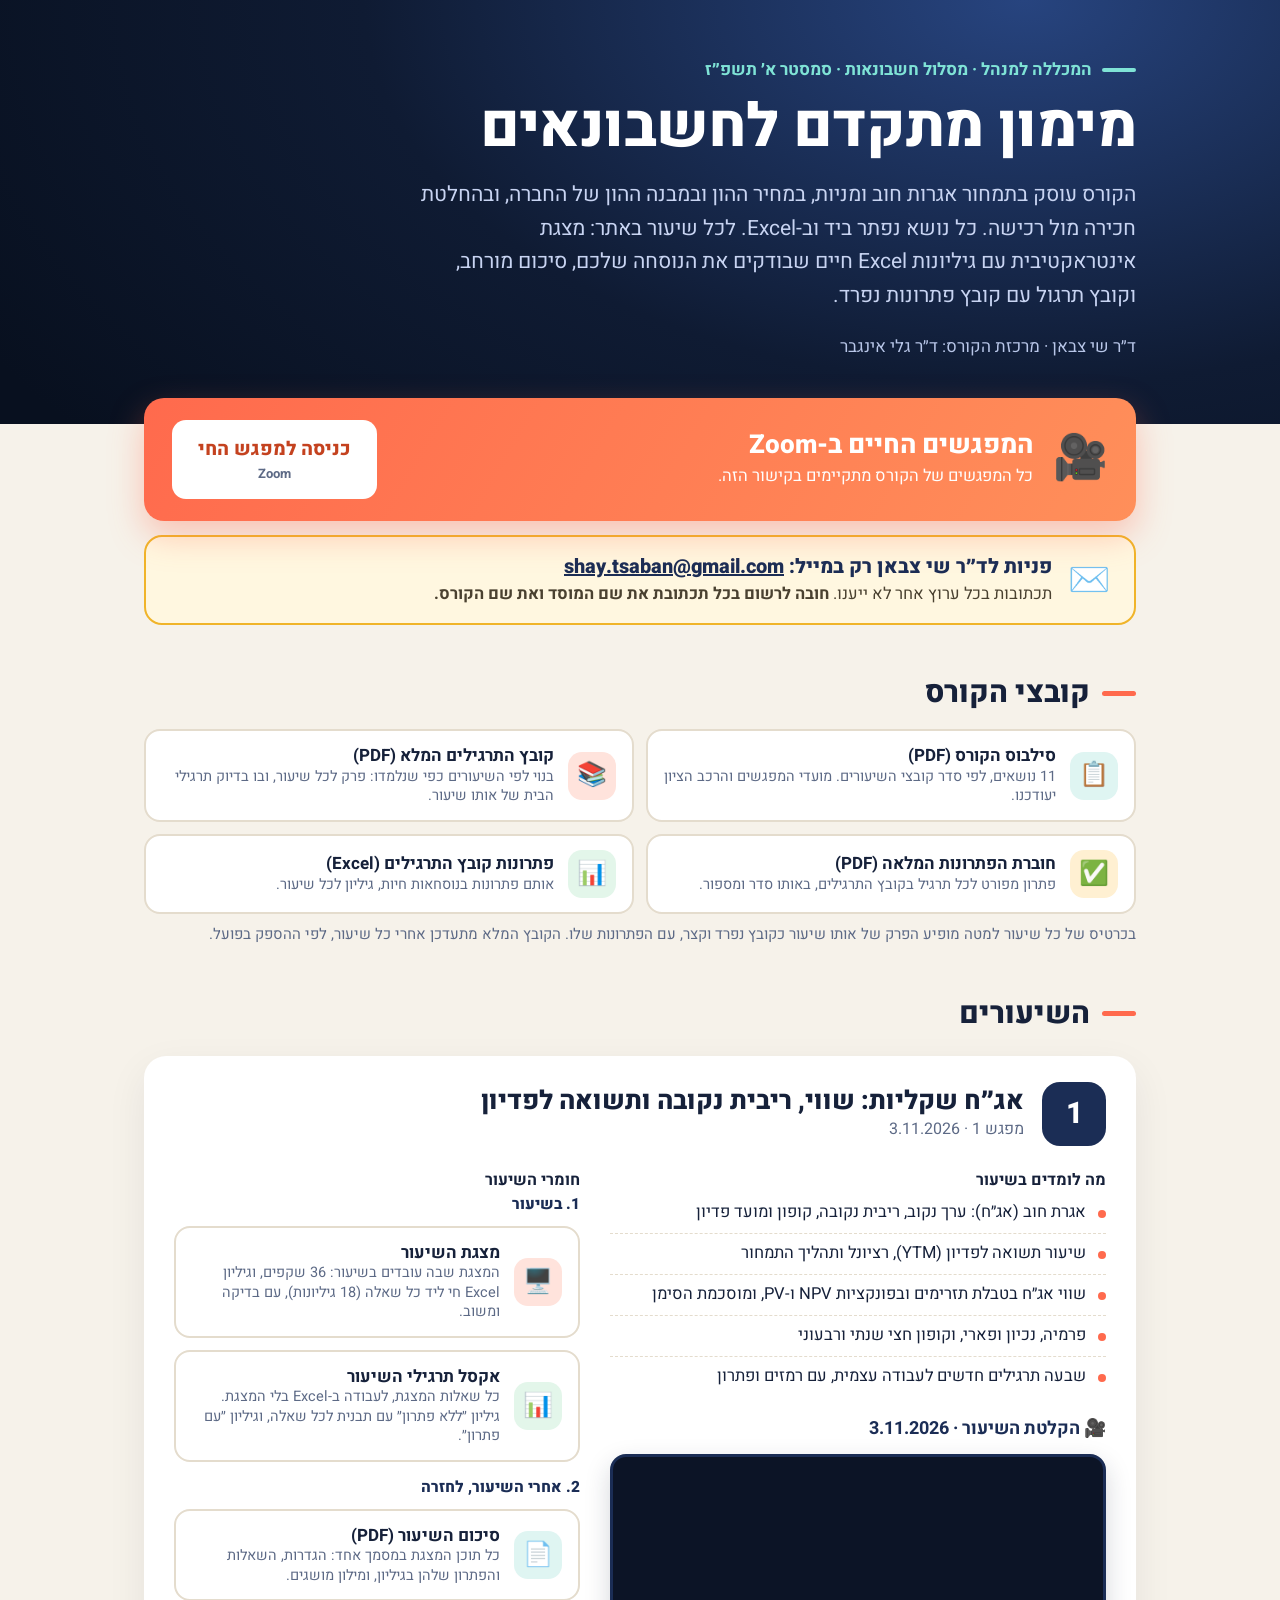
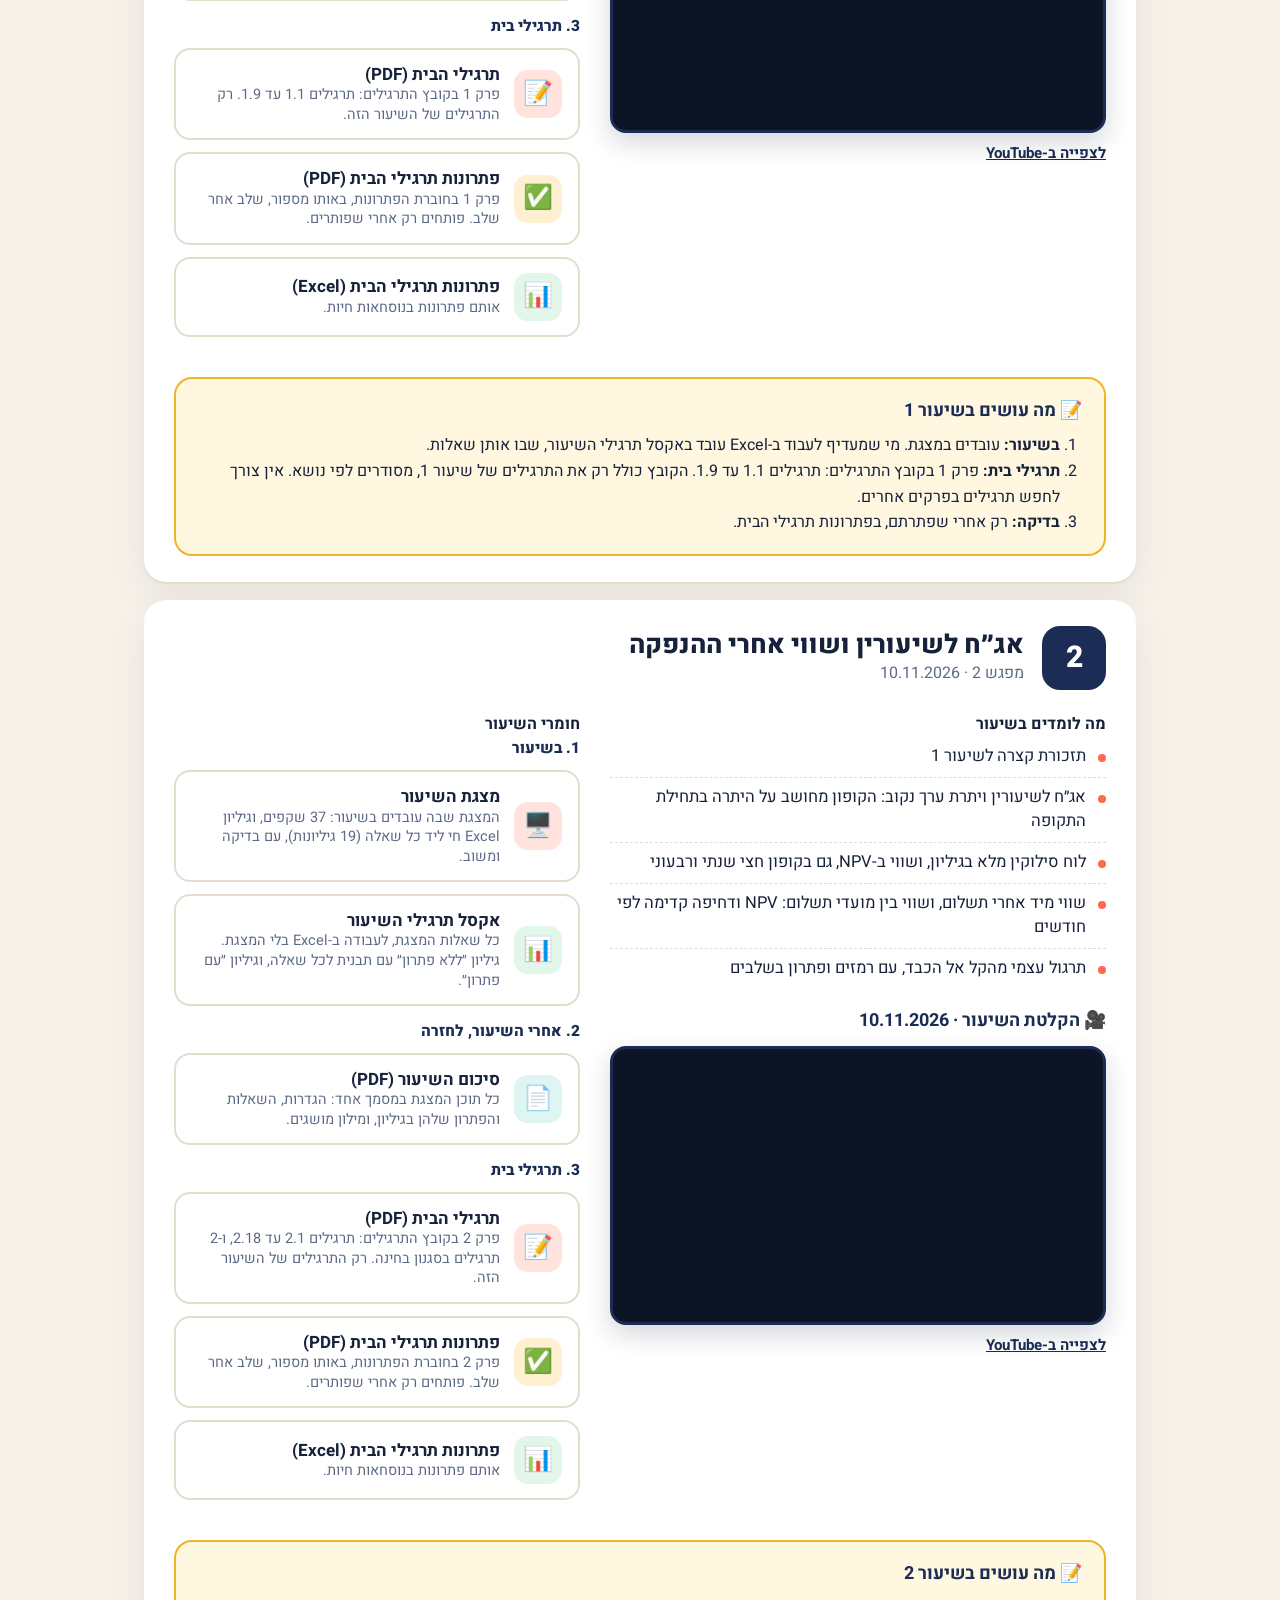
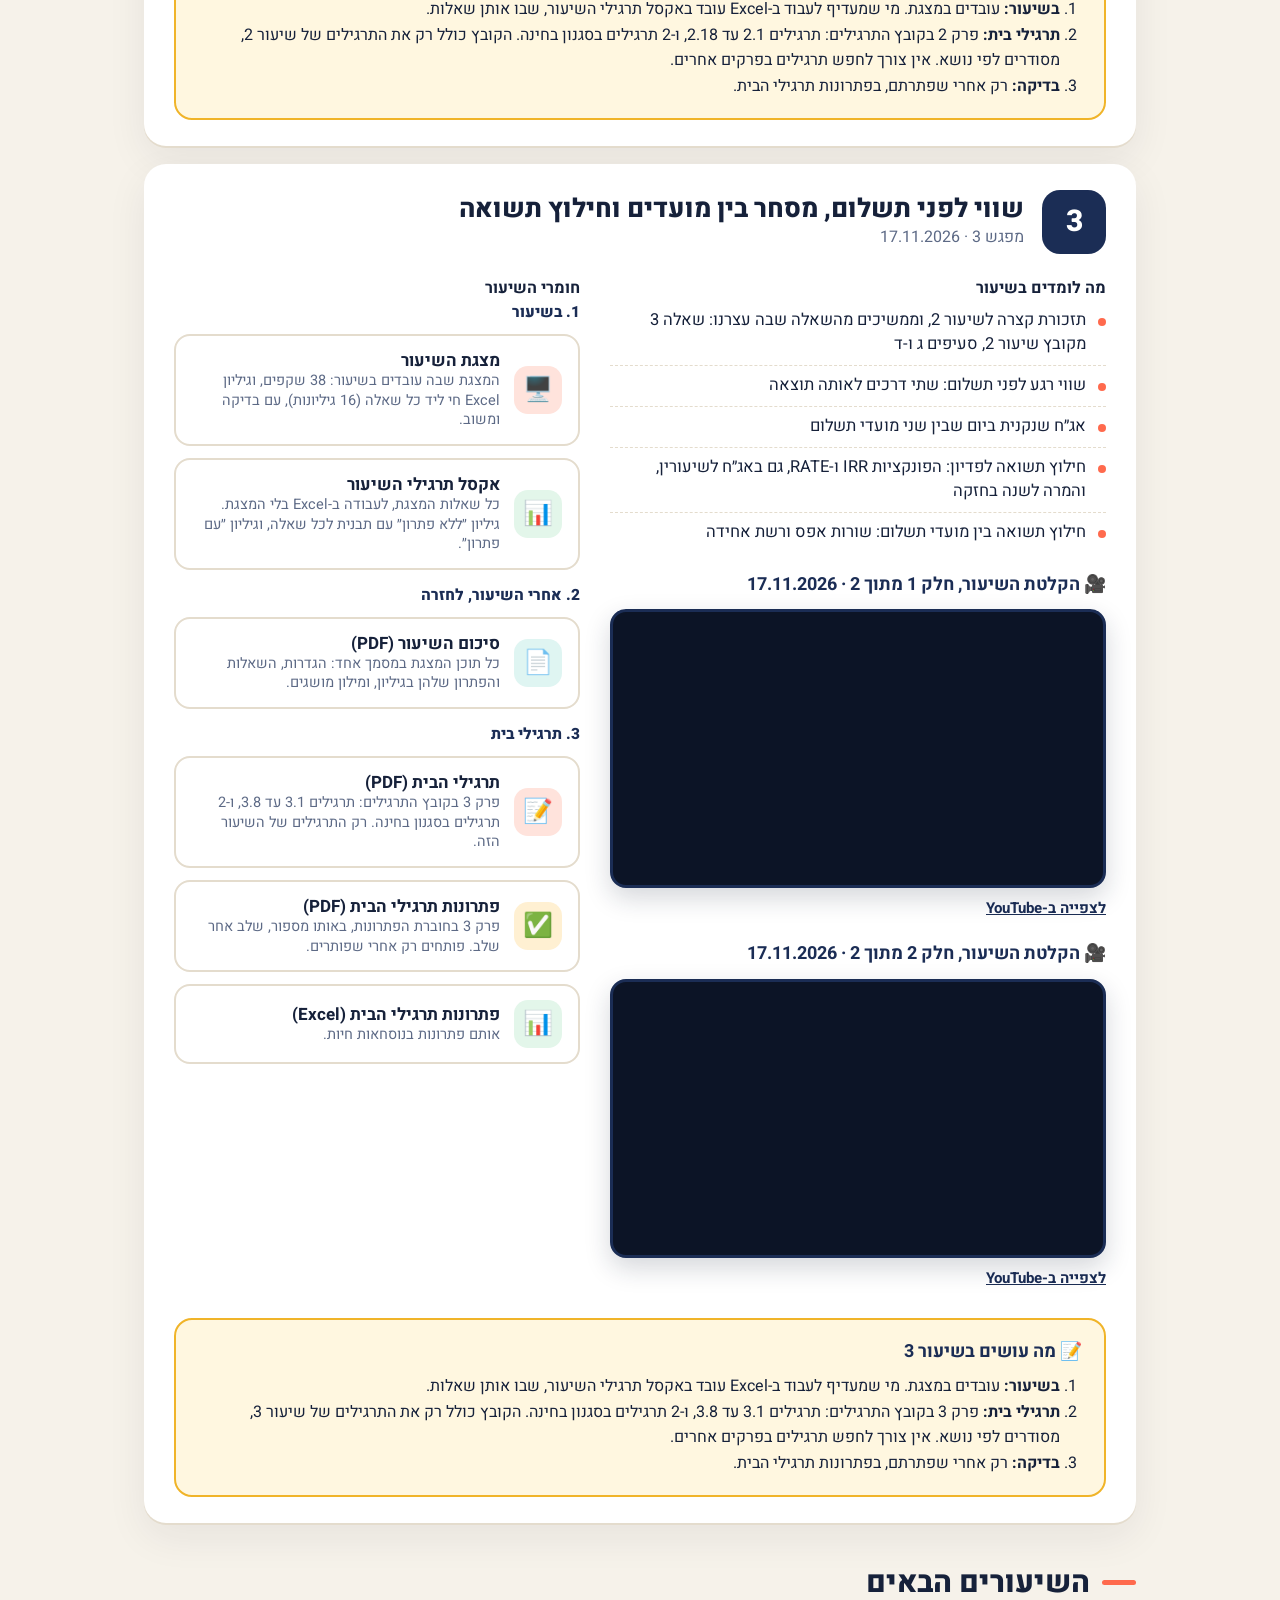
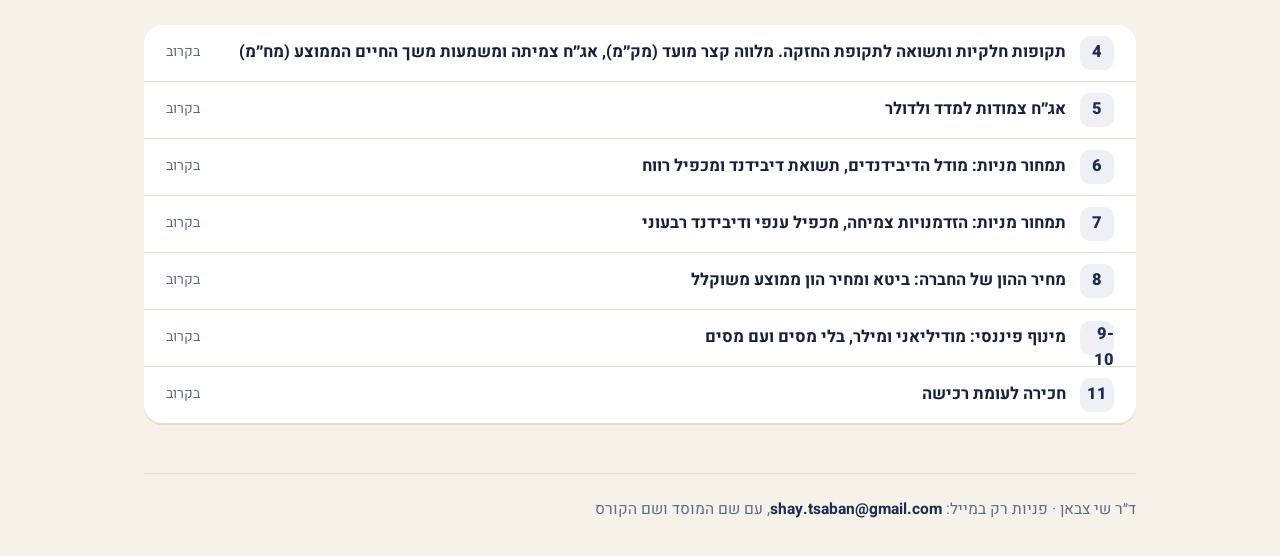
==== index.html @ 464e2e77 "Hub: lesson 3 recording in two parts Co-Authored-By: Claude Opus 5.5 <noreply@anthropic.com>" ====
<!doctype html>
<html lang="he" dir="rtl">
<head>
<meta charset="utf-8">
<meta name="viewport" content="width=device-width,initial-scale=1">
<title>מימון מתקדם לחשבונאים | אתר הקורס</title>
<meta name="description" content="אתר הקורס מימון מתקדם לחשבונאים, המכללה למנהל, מסלול חשבונאות: מצגות אינטראקטיביות עם גיליונות Excel חיים, סיכומים וקובצי תרגול.">
<link rel="stylesheet" href="assets/fonts.css">
<style>
:root{--ink:#16213a;--ink2:#2a3858;--mut:#5d6a86;--paper:#f6f2ea;--card:#fff;--line:#e4dccd;--coral:#ff6a4d;--navy:#0f1b33;--navy2:#1b2d55}
*{box-sizing:border-box;margin:0;padding:0}
html{-webkit-text-size-adjust:100%}
body{font-family:'Heebo','Segoe UI','Arial Hebrew',Arial,sans-serif;background:var(--paper);color:var(--ink);line-height:1.6;-webkit-font-smoothing:antialiased;overflow-wrap:break-word}
a{color:inherit;text-decoration:none}
.n{direction:ltr;unicode-bidi:isolate}
.wrap{max-width:1040px;margin:0 auto;padding:0 24px}
.hero{background:radial-gradient(1200px 700px at 80% 0%,#27447f 0%,var(--navy) 55%,#08101f 100%);color:#fff;padding:56px 0 64px}
.kick{font-size:17px;font-weight:700;color:#7fe3d6;display:flex;gap:10px;align-items:center}
.kick:before{content:"";flex:none;width:34px;height:4px;border-radius:4px;background:#7fe3d6}
h1{font-size:clamp(34px,6vw,60px);line-height:1.15;font-weight:800;letter-spacing:-.01em;margin-top:10px}
.lead{font-size:clamp(17px,2.4vw,21px);color:#c8d4f2;max-width:720px;margin-top:16px}
.meta{margin-top:20px;color:#b8c6e8;font-size:17px}
section.block{padding-top:44px}
h2.sec{font-size:30px;font-weight:800;display:flex;gap:12px;align-items:center}
h2.sec:before{content:"";flex:none;width:34px;height:5px;border-radius:5px;background:var(--coral)}
.lec{margin-top:18px;background:var(--card);border-radius:22px;box-shadow:0 2px 0 var(--line),0 14px 40px rgba(22,33,58,.07);overflow:hidden}
.lec-head{padding:26px 30px 8px;display:flex;gap:18px;align-items:center}
.lec-n{flex:none;width:64px;height:64px;border-radius:18px;background:var(--navy2);color:#fff;display:grid;place-items:center;font-size:30px;font-weight:800}
.lec-head h3{font-size:26px;line-height:1.25;font-weight:800}
.lec-head .sub{color:var(--mut);font-size:16px}
.soon{color:var(--mut);font-size:17px;line-height:1.5}
.draft{display:inline-block;background:#fff1c7;color:#8a5a00;border:1px solid #f0b429;border-radius:999px;font-size:13px;font-weight:800;padding:1px 10px;margin-right:6px;vertical-align:middle}
.soon+.links{margin-top:8px}
.lec-body{display:grid;grid-template-columns:1.1fr .9fr;gap:30px;padding:14px 30px 26px}
.lec-body h4,.learn{list-style:none}
.learn li{padding:8px 20px 8px 0;position:relative;border-bottom:1px dashed var(--line);font-size:16.5px;line-height:1.45}
.learn li:last-child{border:0}
.learn li:before{content:"";position:absolute;right:0;top:17px;width:8px;height:8px;border-radius:50%;background:var(--coral)}
.links{display:flex;flex-direction:column;gap:12px}
.lk{display:flex;gap:14px;align-items:center;border-radius:16px;padding:14px 16px;border:2px solid var(--line);background:#fff;transition:transform .15s,border-color .15s,box-shadow .15s}
.lk:hover{transform:translateY(-2px);border-color:var(--coral);box-shadow:0 8px 20px rgba(22,33,58,.1)}
.lk .e{flex:none;width:48px;height:48px;border-radius:14px;display:grid;place-items:center;font-size:24px}
.lk b{display:block;font-size:17px;line-height:1.25}
.lk .d{font-size:14.5px;color:var(--mut);line-height:1.35;display:block}
.lk.p .e{background:#ffe3dc}.lk.s .e{background:#dff5f2}
footer{margin-top:50px;padding:24px 0 34px;border-top:1px solid var(--line);color:var(--mut);font-size:15.5px}
footer a{color:var(--navy2);font-weight:700;direction:ltr;unicode-bidi:isolate;display:inline-block}
@media (max-width:760px){
 .wrap{padding:0 16px}
 .hero{padding:40px 0 44px}
 h2.sec{font-size:25px}
 .lec-head{padding:20px 18px 6px;gap:12px}
 .lec-n{width:50px;height:50px;font-size:24px;border-radius:14px}
 .lec-head h3{font-size:22px}
 .lec-body{grid-template-columns:minmax(0,1fr);gap:22px;padding:12px 18px 22px}
  }

.rec{margin-top:18px}
.rec h4{font-size:18px;margin-bottom:10px;color:var(--navy2)}
.recbox{position:relative;aspect-ratio:16/9;border-radius:16px;overflow:hidden;background:#0c1426;box-shadow:0 10px 26px rgba(22,33,58,.18);border:3px solid var(--navy2)}
.recbox iframe{position:absolute;inset:0;width:100%;height:100%;border:0}
.recph{position:absolute;inset:0;display:grid;place-items:center;text-align:center;color:#c8d4f2;padding:20px}
.recph .big{font-size:46px;margin-bottom:6px}.recph b{font-size:19px;color:#fff}
.rec a.yt{display:inline-block;margin-top:8px;font-weight:700;font-size:15px;color:var(--navy2);text-decoration:underline}
.cgrid{display:grid;grid-template-columns:1fr 1fr;gap:12px;margin-top:12px}
.cnote{font-size:15px;color:var(--mut);margin-top:8px}
.grp{margin-bottom:14px}.grp h5{font-size:15.5px;font-weight:800;color:var(--navy2);margin:0 0 8px}
@media (max-width:760px){.cgrid{grid-template-columns:1fr}}
.contact{margin-top:14px;background:#fff7e0;border:2px solid #f0b429;border-radius:18px;padding:16px 24px;display:flex;gap:16px;align-items:center}
.contact .ic{font-size:34px;flex:none}
.contact h2{font-size:20px;font-weight:800;line-height:1.3;color:var(--navy2)}
.contact h2 a{direction:ltr;unicode-bidi:isolate;display:inline-block;text-decoration:underline;overflow-wrap:anywhere}
.contact p{font-size:16.5px;line-height:1.45;margin-top:3px;color:#4a4130}
@media (max-width:760px){.contact{padding:14px 16px}.contact .ic{display:none}.contact h2{font-size:18px}}
.live{margin-top:-26px;position:relative;z-index:2;background:linear-gradient(120deg,#ff6a4d,#ff8f5a);color:#fff;border-radius:20px;padding:22px 28px;display:flex;gap:20px;align-items:center;box-shadow:0 14px 34px rgba(255,106,77,.35)}
.live .ic{font-size:44px;flex:none}
.live h2{font-size:26px;font-weight:800;line-height:1.2}
.live p{font-size:16.5px;margin-top:4px;line-height:1.4}
.live p a{text-decoration:underline;font-weight:700}
.live .go{flex:none;margin-right:auto;background:#fff;color:#c4421f;font-weight:800;font-size:19px;padding:14px 26px;border-radius:14px;text-align:center;transition:transform .15s}
.live .go:hover{transform:translateY(-2px)}
.live .go small{display:block;font-weight:600;font-size:13px;color:#5d6a86}
@media (max-width:760px){.live{flex-direction:column;align-items:stretch;padding:20px 18px;margin-top:-18px}.live .ic{display:none}.live .go{margin-right:0}}
.solutions{margin-top:18px;background:#fff;border-radius:20px;padding:24px 28px;display:flex;gap:22px;align-items:flex-start;box-shadow:0 2px 0 var(--line),0 10px 30px rgba(22,33,58,.07);border-right:8px solid #6d4df2}
.solutions .ic{font-size:44px;flex:none}
.solutions h3{font-size:22px;font-weight:800;line-height:1.25}
.solutions .tag{display:inline-block;background:#ece8ff;color:#4f33c9;border-radius:99px;padding:2px 14px;font-weight:700;font-size:14px;margin-bottom:6px}
.solutions p{font-size:16px;color:var(--ink2);margin-top:6px}
.solutions .warn{margin-top:12px;background:#fff7e0;border-right:5px solid #f0b429;border-radius:10px;padding:10px 14px;font-size:15px;color:#4a4130}
.solutions .btn2{flex:none;margin-right:auto;align-self:center;background:#6d4df2;color:#fff;font-weight:800;font-size:17px;padding:12px 22px;border-radius:14px;text-align:center;transition:transform .15s}
.solutions .btn2:hover{transform:translateY(-2px)}
.solutions .btn2 small{display:block;font-weight:500;font-size:13px;opacity:.9}
.lk.x .e{background:#e3f6ea}.lk.r .e{background:#fff0d2}
.todo{margin:0 30px 26px;background:#fff7e0;border:2px solid #f0b429;border-radius:18px;padding:18px 22px}
.todo h4{font-size:18px;color:var(--navy2);margin-bottom:8px}
.todo ol{padding-inline-start:22px;font-size:16px;line-height:1.6}
.ups{list-style:none;margin-top:18px;background:var(--card);border-radius:18px;box-shadow:0 2px 0 var(--line);overflow:hidden}
.ups li{display:flex;gap:14px;align-items:center;padding:11px 22px;border-bottom:1px solid var(--line);font-size:16.5px;font-weight:600}
.ups li:last-child{border:0}
.ups .un{flex:none;width:34px;height:34px;border-radius:10px;background:#eef0f6;color:var(--navy2);display:grid;place-items:center;font-weight:800}
.ups em{margin-right:auto;font-style:normal;color:var(--mut);font-size:14px;font-weight:500}
@media (max-width:760px){.solutions{flex-direction:column;padding:20px 18px}.solutions .btn2{margin-right:0;width:100%}.todo{margin:0 18px 22px;padding:14px 16px}.ups li{padding:10px 14px}}
</style>
</head>
<body>
<header class="hero"><div class="wrap">
<div class="kick"><span>המכללה למנהל · מסלול חשבונאות · סמסטר א׳ תשפ״ז</span></div>
<h1>מימון מתקדם לחשבונאים</h1>
<p class="lead">הקורס עוסק בתמחור אגרות חוב ומניות, במחיר ההון ובמבנה ההון של החברה, ובהחלטת חכירה מול רכישה. כל נושא נפתר ביד וב-Excel. לכל שיעור באתר: מצגת אינטראקטיבית עם גיליונות Excel חיים שבודקים את הנוסחה שלכם, סיכום מורחב, וקובץ תרגול עם קובץ פתרונות נפרד.</p>
<p class="meta">ד״ר שי צבאן · מרכזת הקורס: ד״ר גלי אינגבר</p>
</div></header>
<main class="wrap">
<section class="live" id="live">
<div class="ic">🎥</div>
<div><h2>המפגשים החיים ב-Zoom</h2><p>כל המפגשים של הקורס מתקיימים בקישור הזה.</p></div>
<a class="go" href="https://hdq-colman-ac.zoom.us/j/3160447945" target="_blank" rel="noopener">כניסה למפגש החי<small>Zoom</small></a>
</section>
<section class="contact" id="contact">
<div class="ic">✉️</div>
<div><h2>פניות לד״ר שי צבאן רק במייל: <a href="mailto:shay.tsaban@gmail.com">shay.tsaban@gmail.com</a></h2>
<p>תכתובות בכל ערוץ אחר לא ייענו. <b>חובה לרשום בכל תכתובת את שם המוסד ואת שם הקורס.</b></p></div>
</section>
<section class="block" id="course-files">
<h2 class="sec">קובצי הקורס</h2>
<div class="cgrid">
<a class="lk s" href="materials/syllabus.pdf" target="_blank" rel="noopener"><span class="e">📋</span><span><b>סילבוס הקורס (PDF)</b><span class="d"><span class="n">11</span> נושאים, לפי סדר קובצי השיעורים. מועדי המפגשים והרכב הציון יעודכנו.</span></span></a>
<a class="lk p" href="materials/afm-exercises.pdf" target="_blank" rel="noopener"><span class="e">📚</span><span><b>קובץ התרגילים המלא (PDF)</b><span class="d">בנוי לפי השיעורים כפי שנלמדו: פרק לכל שיעור, ובו בדיוק תרגילי הבית של אותו שיעור.</span></span></a>
<a class="lk r" href="materials/afm-solutions.pdf" target="_blank" rel="noopener"><span class="e">✅</span><span><b>חוברת הפתרונות המלאה (PDF)</b><span class="d">פתרון מפורט לכל תרגיל בקובץ התרגילים, באותו סדר ומספור.</span></span></a>
<a class="lk x" href="materials/afm-solutions.xlsx" download><span class="e">📊</span><span><b>פתרונות קובץ התרגילים (Excel)</b><span class="d">אותם פתרונות בנוסחאות חיות, גיליון לכל שיעור.</span></span></a>
</div>
<p class="cnote">בכרטיס של כל שיעור למטה מופיע הפרק של אותו שיעור כקובץ נפרד וקצר, עם הפתרונות שלו. הקובץ המלא מתעדכן אחרי כל שיעור, לפי ההספק בפועל.</p>
</section>
<section class="block">
<h2 class="sec">השיעורים</h2>
<article class="lec" id="lesson-1">
<div class="lec-head"><div class="lec-n">1</div><div><h3>אג״ח שקליות: שווי, ריבית נקובה ותשואה לפדיון</h3><div class="sub">מפגש <span class="n">1</span> · <span class="n">3.11.2026</span></div></div></div>
<div class="lec-body">
<div><h4>מה לומדים בשיעור</h4><ul class="learn">
<li>אגרת חוב (אג״ח): ערך נקוב, ריבית נקובה, קופון ומועד פדיון</li><li>שיעור תשואה לפדיון (YTM), רציונל ותהליך התמחור</li><li>שווי אג״ח בטבלת תזרימים ובפונקציות NPV ו-PV, ומוסכמת הסימן</li><li>פרמיה, נכיון ופארי, וקופון חצי שנתי ורבעוני</li><li>שבעה תרגילים חדשים לעבודה עצמית, עם רמזים ופתרון</li>
</ul><div class="rec" id="recording-1"><h4>🎥 הקלטת השיעור · <span class="n">3.11.2026</span></h4><div class="recbox"><iframe src="https://www.youtube.com/embed/DHylIX0bqH0" title="הקלטת שיעור 1" loading="lazy" allow="accelerometer; autoplay; clipboard-write; encrypted-media; gyroscope; picture-in-picture; web-share" referrerpolicy="strict-origin-when-cross-origin" allowfullscreen></iframe></div><a class="yt" href="https://youtu.be/DHylIX0bqH0" target="_blank" rel="noopener">לצפייה ב-YouTube</a></div></div>
<div><h4>חומרי השיעור</h4>
<div class="grp"><h5>1. בשיעור</h5><div class="links">
<a class="lk p" href="lectures/lecture-1/presentation.html"><span class="e">🖥️</span><span><b>מצגת השיעור</b><span class="d">המצגת שבה עובדים בשיעור: <span class="n">36</span> שקפים, וגיליון Excel חי ליד כל שאלה (<span class="n">18</span> גיליונות), עם בדיקה ומשוב.</span></span></a>
<a class="lk x" href="materials/lesson-1-appendix.xlsx" download><span class="e">📊</span><span><b>אקסל תרגילי השיעור</b><span class="d">כל שאלות המצגת, לעבודה ב-Excel בלי המצגת. גיליון ״ללא פתרון״ עם תבנית לכל שאלה, וגיליון ״עם פתרון״.</span></span></a>
</div></div>
<div class="grp"><h5>2. אחרי השיעור, לחזרה</h5><div class="links">
<a class="lk s" href="lectures/lecture-1/summary.pdf"><span class="e">📄</span><span><b>סיכום השיעור (PDF)</b><span class="d">כל תוכן המצגת במסמך אחד: הגדרות, השאלות והפתרון שלהן בגיליון, ומילון מושגים.</span></span></a>
</div></div>
<div class="grp"><h5>3. תרגילי בית</h5><div class="links">
<a class="lk p" href="lectures/lecture-1/exercises-1.pdf" target="_blank" rel="noopener"><span class="e">📝</span><span><b>תרגילי הבית (PDF)</b><span class="d">פרק <span class="n">1</span> בקובץ התרגילים: תרגילים <span class="n">1.1</span> עד <span class="n">1.9</span>. רק התרגילים של השיעור הזה.</span></span></a>
<a class="lk r" href="lectures/lecture-1/solutions-1.pdf" target="_blank" rel="noopener"><span class="e">✅</span><span><b>פתרונות תרגילי הבית (PDF)</b><span class="d">פרק <span class="n">1</span> בחוברת הפתרונות, באותו מספור, שלב אחר שלב. פותחים רק אחרי שפותרים.</span></span></a>
<a class="lk x" href="lectures/lecture-1/solutions-1.xlsx" download><span class="e">📊</span><span><b>פתרונות תרגילי הבית (Excel)</b><span class="d">אותם פתרונות בנוסחאות חיות.</span></span></a>
</div></div>
</div>
</div>
<div class="todo"><h4>📝 מה עושים בשיעור <span class="n">1</span></h4><ol>
<li><b>בשיעור:</b> עובדים במצגת. מי שמעדיף לעבוד ב-Excel עובד באקסל תרגילי השיעור, שבו אותן שאלות.</li>
<li><b>תרגילי בית:</b> פרק <span class="n">1</span> בקובץ התרגילים: תרגילים <span class="n">1.1</span> עד <span class="n">1.9</span>. הקובץ כולל רק את התרגילים של שיעור <span class="n">1</span>, מסודרים לפי נושא. אין צורך לחפש תרגילים בפרקים אחרים.</li>
<li><b>בדיקה:</b> רק אחרי שפתרתם, בפתרונות תרגילי הבית.</li>
</ol></div>
</article>
<article class="lec" id="lesson-2">
<div class="lec-head"><div class="lec-n">2</div><div><h3>אג״ח לשיעורין ושווי אחרי ההנפקה</h3><div class="sub">מפגש <span class="n">2</span> · <span class="n">10.11.2026</span></div></div></div>
<div class="lec-body">
<div><h4>מה לומדים בשיעור</h4><ul class="learn">
<li>תזכורת קצרה לשיעור 1</li><li>אג״ח לשיעורין ויתרת ערך נקוב: הקופון מחושב על היתרה בתחילת התקופה</li><li>לוח סילוקין מלא בגיליון, ושווי ב-NPV, גם בקופון חצי שנתי ורבעוני</li><li>שווי מיד אחרי תשלום, ושווי בין מועדי תשלום: NPV ודחיפה קדימה לפי חודשים</li><li>תרגול עצמי מהקל אל הכבד, עם רמזים ופתרון בשלבים</li>
</ul><div class="rec" id="recording-2"><h4>🎥 הקלטת השיעור · <span class="n">10.11.2026</span></h4><div class="recbox"><iframe src="https://www.youtube.com/embed/wP11vAncjVA" title="הקלטת שיעור 2" loading="lazy" allow="accelerometer; autoplay; clipboard-write; encrypted-media; gyroscope; picture-in-picture; web-share" referrerpolicy="strict-origin-when-cross-origin" allowfullscreen></iframe></div><a class="yt" href="https://youtu.be/wP11vAncjVA" target="_blank" rel="noopener">לצפייה ב-YouTube</a></div></div>
<div><h4>חומרי השיעור</h4>
<div class="grp"><h5>1. בשיעור</h5><div class="links">
<a class="lk p" href="lectures/lecture-2/presentation.html"><span class="e">🖥️</span><span><b>מצגת השיעור</b><span class="d">המצגת שבה עובדים בשיעור: <span class="n">37</span> שקפים, וגיליון Excel חי ליד כל שאלה (<span class="n">19</span> גיליונות), עם בדיקה ומשוב.</span></span></a>
<a class="lk x" href="materials/lesson-2-appendix.xlsx" download><span class="e">📊</span><span><b>אקסל תרגילי השיעור</b><span class="d">כל שאלות המצגת, לעבודה ב-Excel בלי המצגת. גיליון ״ללא פתרון״ עם תבנית לכל שאלה, וגיליון ״עם פתרון״.</span></span></a>
</div></div>
<div class="grp"><h5>2. אחרי השיעור, לחזרה</h5><div class="links">
<a class="lk s" href="lectures/lecture-2/summary.pdf"><span class="e">📄</span><span><b>סיכום השיעור (PDF)</b><span class="d">כל תוכן המצגת במסמך אחד: הגדרות, השאלות והפתרון שלהן בגיליון, ומילון מושגים.</span></span></a>
</div></div>
<div class="grp"><h5>3. תרגילי בית</h5><div class="links">
<a class="lk p" href="lectures/lecture-2/exercises-2.pdf" target="_blank" rel="noopener"><span class="e">📝</span><span><b>תרגילי הבית (PDF)</b><span class="d">פרק <span class="n">2</span> בקובץ התרגילים: תרגילים <span class="n">2.1</span> עד <span class="n">2.18</span>, ו-<span class="n">2</span> תרגילים בסגנון בחינה. רק התרגילים של השיעור הזה.</span></span></a>
<a class="lk r" href="lectures/lecture-2/solutions-2.pdf" target="_blank" rel="noopener"><span class="e">✅</span><span><b>פתרונות תרגילי הבית (PDF)</b><span class="d">פרק <span class="n">2</span> בחוברת הפתרונות, באותו מספור, שלב אחר שלב. פותחים רק אחרי שפותרים.</span></span></a>
<a class="lk x" href="lectures/lecture-2/solutions-2.xlsx" download><span class="e">📊</span><span><b>פתרונות תרגילי הבית (Excel)</b><span class="d">אותם פתרונות בנוסחאות חיות.</span></span></a>
</div></div>
</div>
</div>
<div class="todo"><h4>📝 מה עושים בשיעור <span class="n">2</span></h4><ol>
<li><b>בשיעור:</b> עובדים במצגת. מי שמעדיף לעבוד ב-Excel עובד באקסל תרגילי השיעור, שבו אותן שאלות.</li>
<li><b>תרגילי בית:</b> פרק <span class="n">2</span> בקובץ התרגילים: תרגילים <span class="n">2.1</span> עד <span class="n">2.18</span>, ו-<span class="n">2</span> תרגילים בסגנון בחינה. הקובץ כולל רק את התרגילים של שיעור <span class="n">2</span>, מסודרים לפי נושא. אין צורך לחפש תרגילים בפרקים אחרים.</li>
<li><b>בדיקה:</b> רק אחרי שפתרתם, בפתרונות תרגילי הבית.</li>
</ol></div>
</article>
<article class="lec" id="lesson-3">
<div class="lec-head"><div class="lec-n">3</div><div><h3>שווי לפני תשלום, מסחר בין מועדים וחילוץ תשואה</h3><div class="sub">מפגש <span class="n">3</span> · <span class="n">17.11.2026</span></div></div></div>
<div class="lec-body">
<div><h4>מה לומדים בשיעור</h4><ul class="learn">
<li>תזכורת קצרה לשיעור 2, וממשיכים מהשאלה שבה עצרנו: שאלה 3 מקובץ שיעור 2, סעיפים ג ו-ד</li><li>שווי רגע לפני תשלום: שתי דרכים לאותה תוצאה</li><li>אג״ח שנקנית ביום שבין שני מועדי תשלום</li><li>חילוץ תשואה לפדיון: הפונקציות IRR ו-RATE, גם באג״ח לשיעורין, והמרה לשנה בחזקה</li><li>חילוץ תשואה בין מועדי תשלום: שורות אפס ורשת אחידה</li>
</ul><div class="rec" id="recording-3"><h4>🎥 הקלטת השיעור, חלק <span class="n">1</span> מתוך <span class="n">2</span> · <span class="n">17.11.2026</span></h4><div class="recbox"><iframe src="https://www.youtube.com/embed/_4xNu7kK35o" title="הקלטת שיעור 3, חלק <span class="n">1</span> מתוך <span class="n">2</span>" loading="lazy" allow="accelerometer; autoplay; clipboard-write; encrypted-media; gyroscope; picture-in-picture; web-share" referrerpolicy="strict-origin-when-cross-origin" allowfullscreen></iframe></div><a class="yt" href="https://youtu.be/_4xNu7kK35o" target="_blank" rel="noopener">לצפייה ב-YouTube</a></div><div class="rec" id="recording-3-2"><h4>🎥 הקלטת השיעור, חלק <span class="n">2</span> מתוך <span class="n">2</span> · <span class="n">17.11.2026</span></h4><div class="recbox"><iframe src="https://www.youtube.com/embed/7_Vgre3cQ-k" title="הקלטת שיעור 3, חלק <span class="n">2</span> מתוך <span class="n">2</span>" loading="lazy" allow="accelerometer; autoplay; clipboard-write; encrypted-media; gyroscope; picture-in-picture; web-share" referrerpolicy="strict-origin-when-cross-origin" allowfullscreen></iframe></div><a class="yt" href="https://youtu.be/7_Vgre3cQ-k" target="_blank" rel="noopener">לצפייה ב-YouTube</a></div></div>
<div><h4>חומרי השיעור</h4>
<div class="grp"><h5>1. בשיעור</h5><div class="links">
<a class="lk p" href="lectures/lecture-3/presentation.html"><span class="e">🖥️</span><span><b>מצגת השיעור</b><span class="d">המצגת שבה עובדים בשיעור: <span class="n">38</span> שקפים, וגיליון Excel חי ליד כל שאלה (<span class="n">16</span> גיליונות), עם בדיקה ומשוב.</span></span></a>
<a class="lk x" href="materials/lesson-3-appendix.xlsx" download><span class="e">📊</span><span><b>אקסל תרגילי השיעור</b><span class="d">כל שאלות המצגת, לעבודה ב-Excel בלי המצגת. גיליון ״ללא פתרון״ עם תבנית לכל שאלה, וגיליון ״עם פתרון״.</span></span></a>
</div></div>
<div class="grp"><h5>2. אחרי השיעור, לחזרה</h5><div class="links">
<a class="lk s" href="lectures/lecture-3/summary.pdf"><span class="e">📄</span><span><b>סיכום השיעור (PDF)</b><span class="d">כל תוכן המצגת במסמך אחד: הגדרות, השאלות והפתרון שלהן בגיליון, ומילון מושגים.</span></span></a>
</div></div>
<div class="grp"><h5>3. תרגילי בית</h5><div class="links">
<a class="lk p" href="lectures/lecture-3/exercises-3.pdf" target="_blank" rel="noopener"><span class="e">📝</span><span><b>תרגילי הבית (PDF)</b><span class="d">פרק <span class="n">3</span> בקובץ התרגילים: תרגילים <span class="n">3.1</span> עד <span class="n">3.8</span>, ו-<span class="n">2</span> תרגילים בסגנון בחינה. רק התרגילים של השיעור הזה.</span></span></a>
<a class="lk r" href="lectures/lecture-3/solutions-3.pdf" target="_blank" rel="noopener"><span class="e">✅</span><span><b>פתרונות תרגילי הבית (PDF)</b><span class="d">פרק <span class="n">3</span> בחוברת הפתרונות, באותו מספור, שלב אחר שלב. פותחים רק אחרי שפותרים.</span></span></a>
<a class="lk x" href="lectures/lecture-3/solutions-3.xlsx" download><span class="e">📊</span><span><b>פתרונות תרגילי הבית (Excel)</b><span class="d">אותם פתרונות בנוסחאות חיות.</span></span></a>
</div></div>
</div>
</div>
<div class="todo"><h4>📝 מה עושים בשיעור <span class="n">3</span></h4><ol>
<li><b>בשיעור:</b> עובדים במצגת. מי שמעדיף לעבוד ב-Excel עובד באקסל תרגילי השיעור, שבו אותן שאלות.</li>
<li><b>תרגילי בית:</b> פרק <span class="n">3</span> בקובץ התרגילים: תרגילים <span class="n">3.1</span> עד <span class="n">3.8</span>, ו-<span class="n">2</span> תרגילים בסגנון בחינה. הקובץ כולל רק את התרגילים של שיעור <span class="n">3</span>, מסודרים לפי נושא. אין צורך לחפש תרגילים בפרקים אחרים.</li>
<li><b>בדיקה:</b> רק אחרי שפתרתם, בפתרונות תרגילי הבית.</li>
</ol></div>
</article>
<h2 class="sec" style="margin-top:36px">השיעורים הבאים</h2>
<ul class="ups"><li><span class="un"><span class="n">4</span></span><span>תקופות חלקיות ותשואה לתקופת החזקה. מלווה קצר מועד (מק״מ), אג״ח צמיתה ומשמעות משך החיים הממוצע (מח״מ)</span><em>בקרוב</em></li><li><span class="un"><span class="n">5</span></span><span>אג״ח צמודות למדד ולדולר</span><em>בקרוב</em></li><li><span class="un"><span class="n">6</span></span><span>תמחור מניות: מודל הדיבידנדים, תשואת דיבידנד ומכפיל רווח</span><em>בקרוב</em></li><li><span class="un"><span class="n">7</span></span><span>תמחור מניות: הזדמנויות צמיחה, מכפיל ענפי ודיבידנד רבעוני</span><em>בקרוב</em></li><li><span class="un"><span class="n">8</span></span><span>מחיר ההון של החברה: ביטא ומחיר הון ממוצע משוקלל</span><em>בקרוב</em></li><li><span class="un"><span class="n">9-10</span></span><span>מינוף פיננסי: מודיליאני ומילר, בלי מסים ועם מסים</span><em>בקרוב</em></li><li><span class="un"><span class="n">11</span></span><span>חכירה לעומת רכישה</span><em>בקרוב</em></li></ul>
</section>
<footer>ד״ר שי צבאן · פניות רק במייל: <a href="mailto:shay.tsaban@gmail.com">shay.tsaban@gmail.com</a>, עם שם המוסד ושם הקורס</footer>
</main>
</body>
</html>
---- assets/fonts.css ----
@font-face{font-family:'Heebo';font-weight:400;font-style:normal;src:url([data-uri]) format('woff2');unicode-range:U+0590-05FF,U+200C-2010,U+20AA,U+25CC,U+FB1D-FB4F}
@font-face{font-family:'Heebo';font-weight:700;font-style:normal;src:url([data-uri]) format('woff2');unicode-range:U+0590-05FF,U+200C-2010,U+20AA,U+25CC,U+FB1D-FB4F}
@font-face{font-family:'Heebo';font-weight:800;font-style:normal;src:url([data-uri]) format('woff2');unicode-range:U+0590-05FF,U+200C-2010,U+20AA,U+25CC,U+FB1D-FB4F}
@font-face{font-family:'Heebo';font-weight:400;font-style:normal;src:url([data-uri]) format('woff2');unicode-range:U+0000-00FF,U+0131,U+0152-0153,U+02BB-02BC,U+02C6,U+02DA,U+02DC,U+2000-206F,U+2074,U+20AC,U+2122,U+2191,U+2193,U+2212,U+2215,U+FEFF,U+FFFD}
@font-face{font-family:'Heebo';font-weight:700;font-style:normal;src:url([data-uri]) format('woff2');unicode-range:U+0000-00FF,U+0131,U+0152-0153,U+02BB-02BC,U+02C6,U+02DA,U+02DC,U+2000-206F,U+2074,U+20AC,U+2122,U+2191,U+2193,U+2212,U+2215,U+FEFF,U+FFFD}
@font-face{font-family:'Heebo';font-weight:800;font-style:normal;src:url([data-uri]) format('woff2');unicode-range:U+0000-00FF,U+0131,U+0152-0153,U+02BB-02BC,U+02C6,U+02DA,U+02DC,U+2000-206F,U+2074,U+20AC,U+2122,U+2191,U+2193,U+2212,U+2215,U+FEFF,U+FFFD}
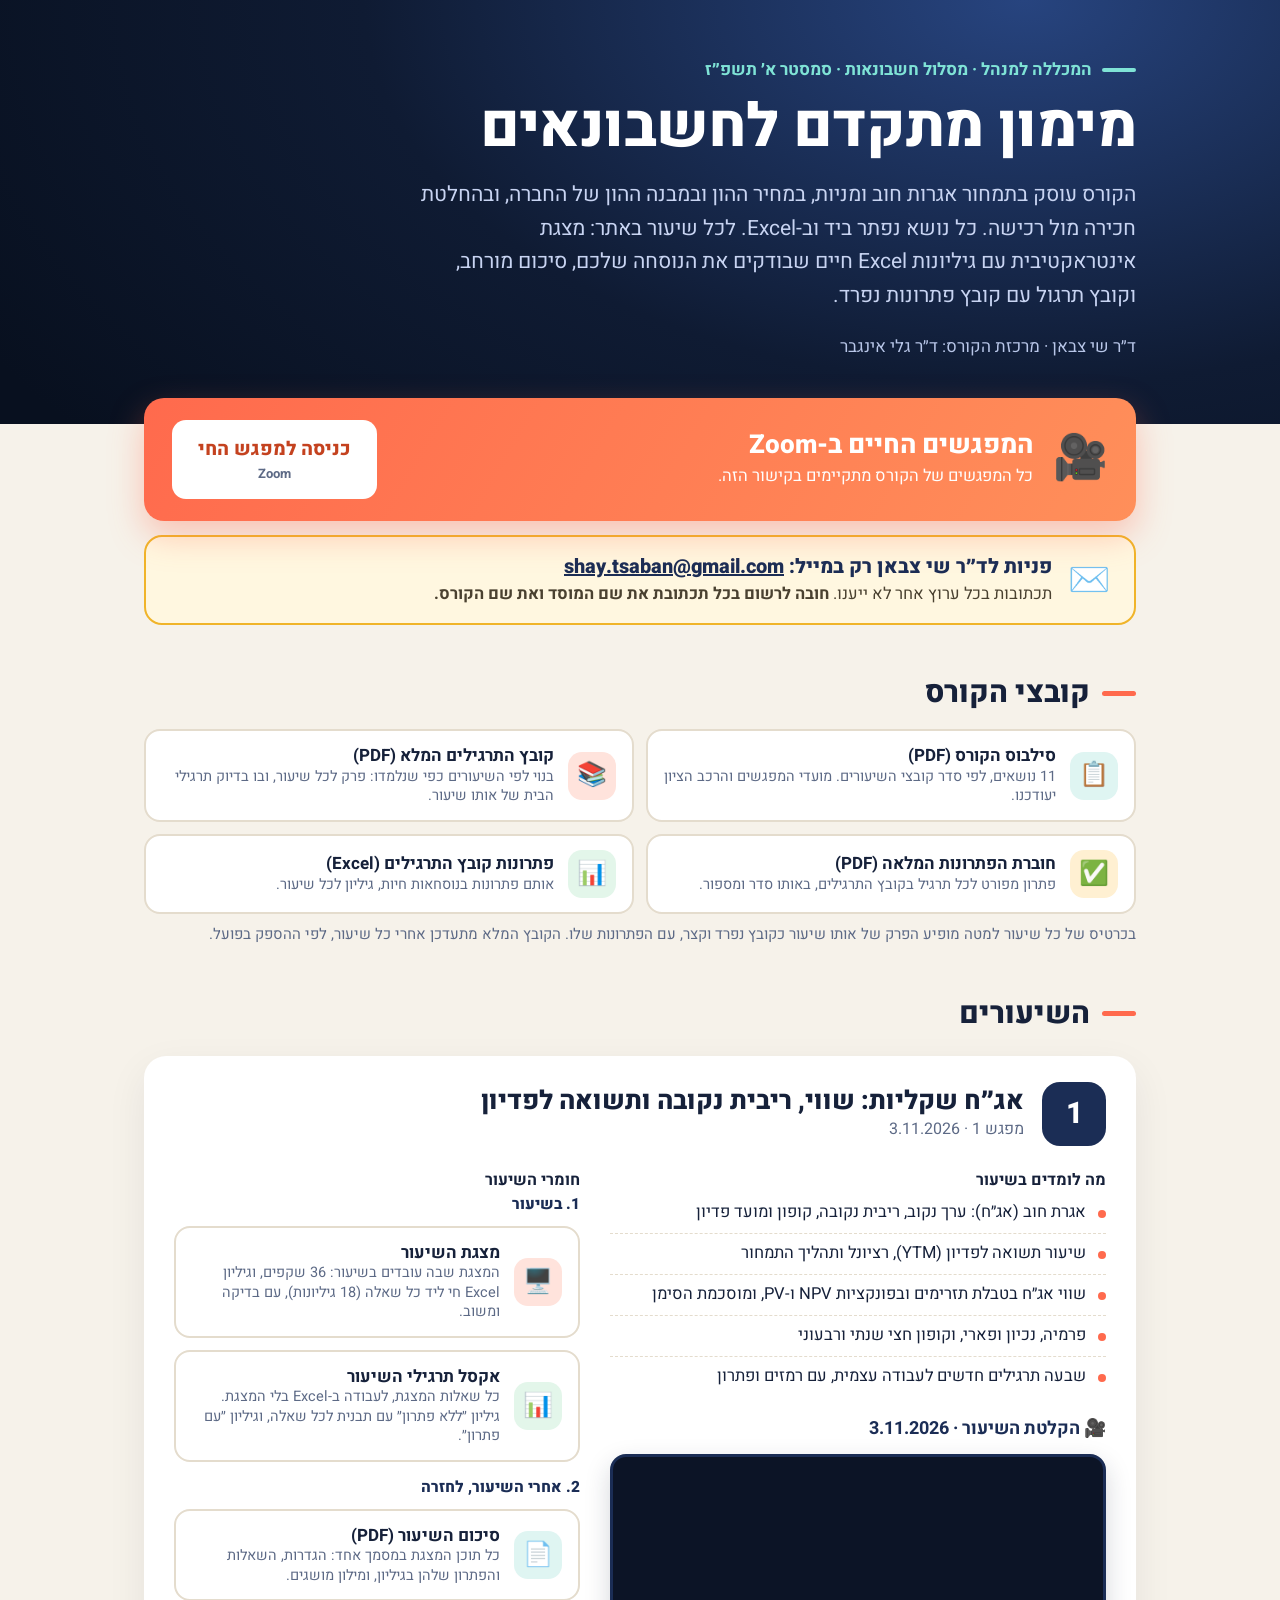
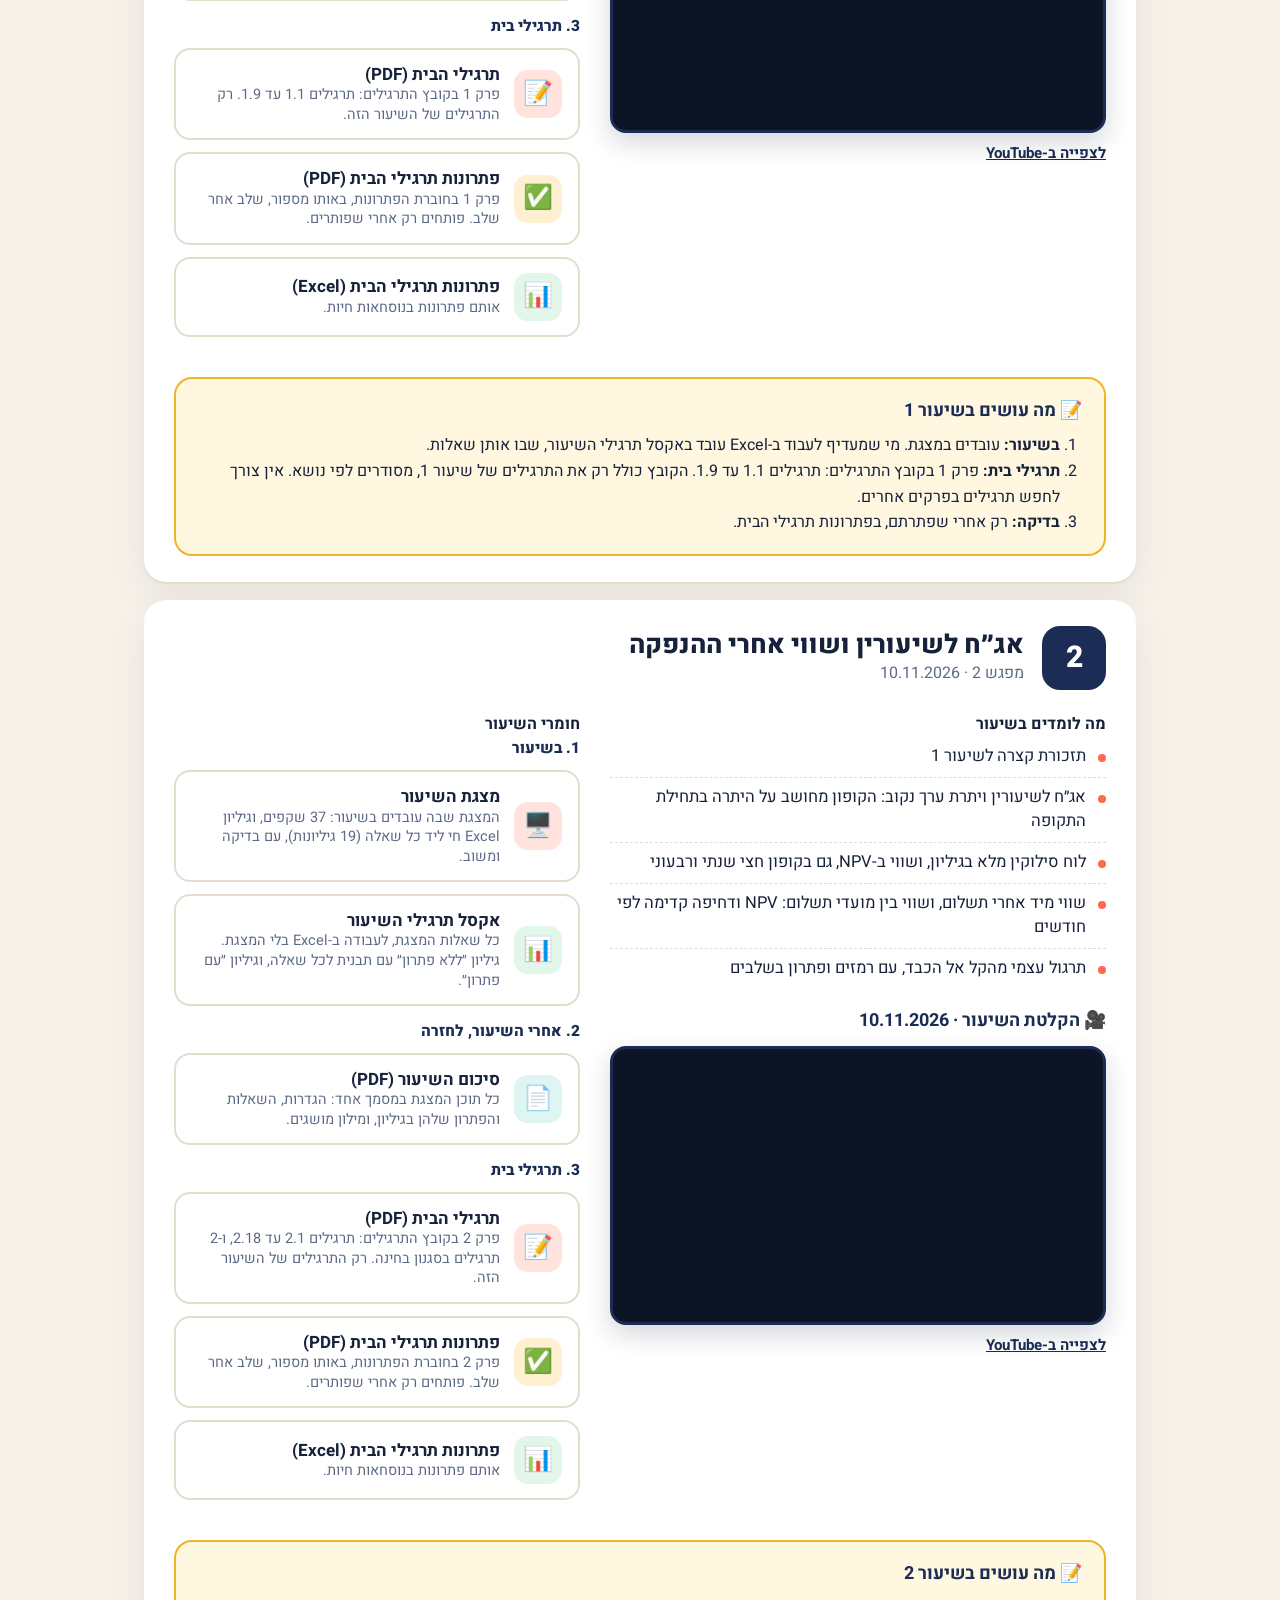
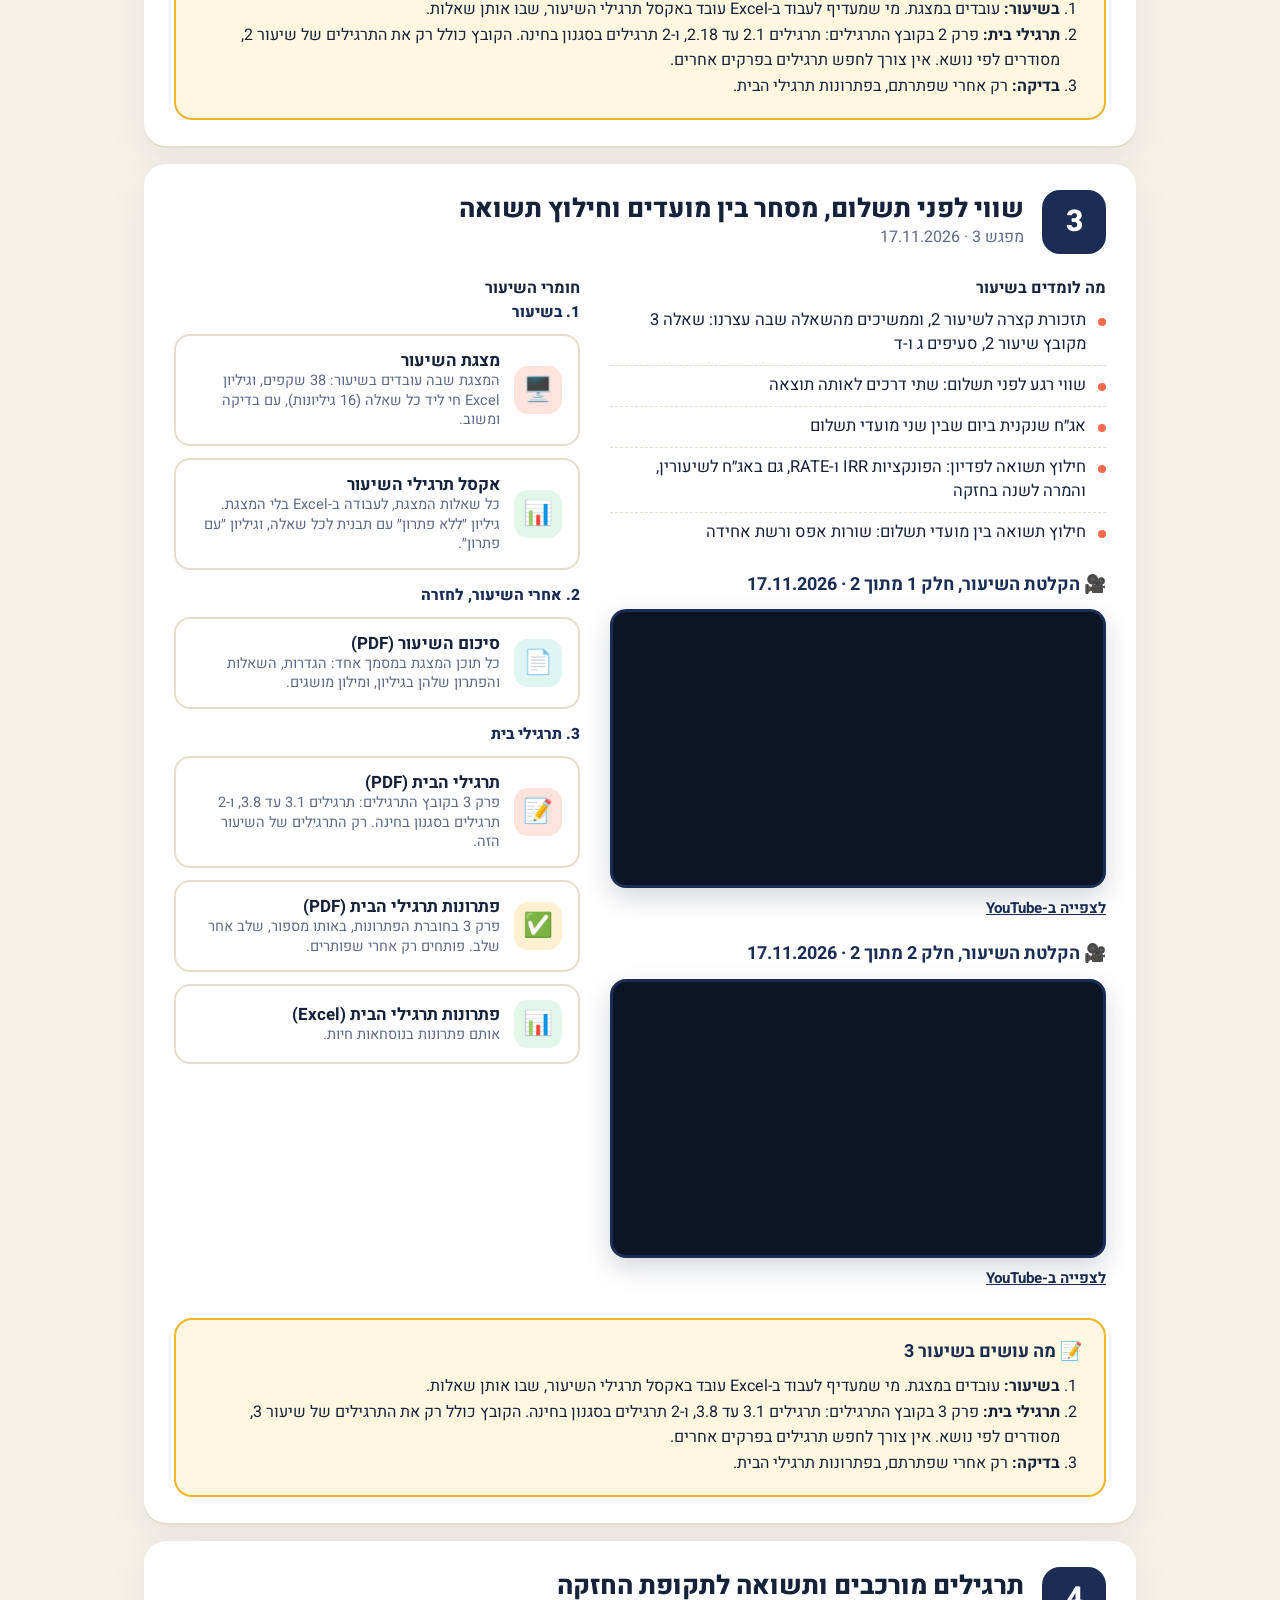
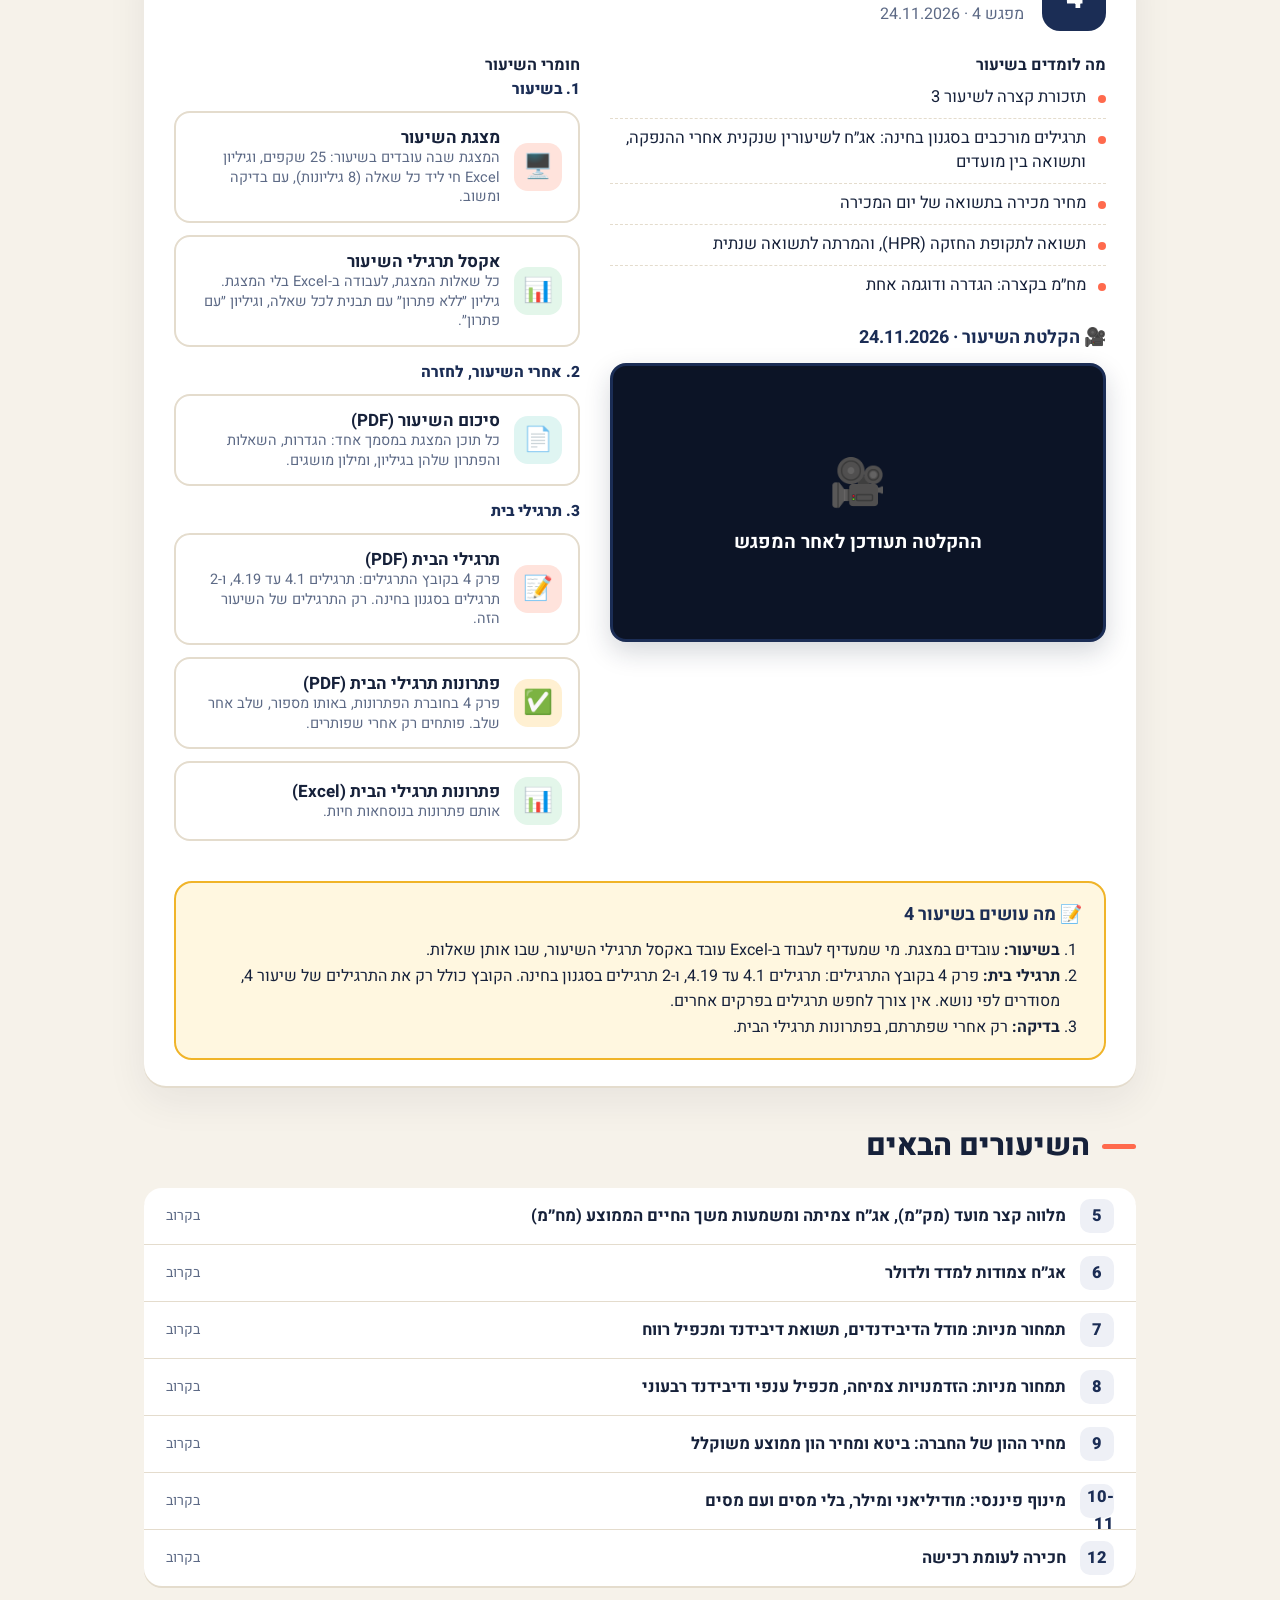
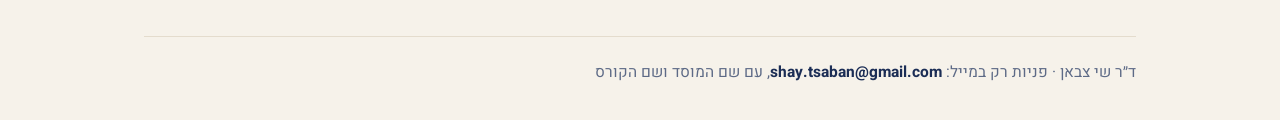
==== commit 9a16e258: "Lesson 4: complex exercises, holding period return, duration briefly Co-Authored-By: Claude Opus 5.5" ====
--- a/index.html
+++ b/index.html
@@ -213,8 +213,35 @@
 <li><b>בדיקה:</b> רק אחרי שפתרתם, בפתרונות תרגילי הבית.</li>
 </ol></div>
 </article>
+<article class="lec" id="lesson-4">
+<div class="lec-head"><div class="lec-n">4</div><div><h3>תרגילים מורכבים ותשואה לתקופת החזקה</h3><div class="sub">מפגש <span class="n">4</span> · <span class="n">24.11.2026</span></div></div></div>
+<div class="lec-body">
+<div><h4>מה לומדים בשיעור</h4><ul class="learn">
+<li>תזכורת קצרה לשיעור 3</li><li>תרגילים מורכבים בסגנון בחינה: אג״ח לשיעורין שנקנית אחרי ההנפקה, ותשואה בין מועדים</li><li>מחיר מכירה בתשואה של יום המכירה</li><li>תשואה לתקופת החזקה (HPR), והמרתה לתשואה שנתית</li><li>מח״מ בקצרה: הגדרה ודוגמה אחת</li>
+</ul><div class="rec" id="recording-4"><h4>🎥 הקלטת השיעור · <span class="n">24.11.2026</span></h4><div class="recbox"><div class="recph"><div><div class="big">🎥</div><b>ההקלטה תעודכן לאחר המפגש</b></div></div></div></div></div>
+<div><h4>חומרי השיעור</h4>
+<div class="grp"><h5>1. בשיעור</h5><div class="links">
+<a class="lk p" href="lectures/lecture-4/presentation.html"><span class="e">🖥️</span><span><b>מצגת השיעור</b><span class="d">המצגת שבה עובדים בשיעור: <span class="n">25</span> שקפים, וגיליון Excel חי ליד כל שאלה (<span class="n">8</span> גיליונות), עם בדיקה ומשוב.</span></span></a>
+<a class="lk x" href="materials/lesson-4-appendix.xlsx" download><span class="e">📊</span><span><b>אקסל תרגילי השיעור</b><span class="d">כל שאלות המצגת, לעבודה ב-Excel בלי המצגת. גיליון ״ללא פתרון״ עם תבנית לכל שאלה, וגיליון ״עם פתרון״.</span></span></a>
+</div></div>
+<div class="grp"><h5>2. אחרי השיעור, לחזרה</h5><div class="links">
+<a class="lk s" href="lectures/lecture-4/summary.pdf"><span class="e">📄</span><span><b>סיכום השיעור (PDF)</b><span class="d">כל תוכן המצגת במסמך אחד: הגדרות, השאלות והפתרון שלהן בגיליון, ומילון מושגים.</span></span></a>
+</div></div>
+<div class="grp"><h5>3. תרגילי בית</h5><div class="links">
+<a class="lk p" href="lectures/lecture-4/exercises-4.pdf" target="_blank" rel="noopener"><span class="e">📝</span><span><b>תרגילי הבית (PDF)</b><span class="d">פרק <span class="n">4</span> בקובץ התרגילים: תרגילים <span class="n">4.1</span> עד <span class="n">4.19</span>, ו-<span class="n">2</span> תרגילים בסגנון בחינה. רק התרגילים של השיעור הזה.</span></span></a>
+<a class="lk r" href="lectures/lecture-4/solutions-4.pdf" target="_blank" rel="noopener"><span class="e">✅</span><span><b>פתרונות תרגילי הבית (PDF)</b><span class="d">פרק <span class="n">4</span> בחוברת הפתרונות, באותו מספור, שלב אחר שלב. פותחים רק אחרי שפותרים.</span></span></a>
+<a class="lk x" href="lectures/lecture-4/solutions-4.xlsx" download><span class="e">📊</span><span><b>פתרונות תרגילי הבית (Excel)</b><span class="d">אותם פתרונות בנוסחאות חיות.</span></span></a>
+</div></div>
+</div>
+</div>
+<div class="todo"><h4>📝 מה עושים בשיעור <span class="n">4</span></h4><ol>
+<li><b>בשיעור:</b> עובדים במצגת. מי שמעדיף לעבוד ב-Excel עובד באקסל תרגילי השיעור, שבו אותן שאלות.</li>
+<li><b>תרגילי בית:</b> פרק <span class="n">4</span> בקובץ התרגילים: תרגילים <span class="n">4.1</span> עד <span class="n">4.19</span>, ו-<span class="n">2</span> תרגילים בסגנון בחינה. הקובץ כולל רק את התרגילים של שיעור <span class="n">4</span>, מסודרים לפי נושא. אין צורך לחפש תרגילים בפרקים אחרים.</li>
+<li><b>בדיקה:</b> רק אחרי שפתרתם, בפתרונות תרגילי הבית.</li>
+</ol></div>
+</article>
 <h2 class="sec" style="margin-top:36px">השיעורים הבאים</h2>
-<ul class="ups"><li><span class="un"><span class="n">4</span></span><span>תקופות חלקיות ותשואה לתקופת החזקה. מלווה קצר מועד (מק״מ), אג״ח צמיתה ומשמעות משך החיים הממוצע (מח״מ)</span><em>בקרוב</em></li><li><span class="un"><span class="n">5</span></span><span>אג״ח צמודות למדד ולדולר</span><em>בקרוב</em></li><li><span class="un"><span class="n">6</span></span><span>תמחור מניות: מודל הדיבידנדים, תשואת דיבידנד ומכפיל רווח</span><em>בקרוב</em></li><li><span class="un"><span class="n">7</span></span><span>תמחור מניות: הזדמנויות צמיחה, מכפיל ענפי ודיבידנד רבעוני</span><em>בקרוב</em></li><li><span class="un"><span class="n">8</span></span><span>מחיר ההון של החברה: ביטא ומחיר הון ממוצע משוקלל</span><em>בקרוב</em></li><li><span class="un"><span class="n">9-10</span></span><span>מינוף פיננסי: מודיליאני ומילר, בלי מסים ועם מסים</span><em>בקרוב</em></li><li><span class="un"><span class="n">11</span></span><span>חכירה לעומת רכישה</span><em>בקרוב</em></li></ul>
+<ul class="ups"><li><span class="un"><span class="n">5</span></span><span>מלווה קצר מועד (מק״מ), אג״ח צמיתה ומשמעות משך החיים הממוצע (מח״מ)</span><em>בקרוב</em></li><li><span class="un"><span class="n">6</span></span><span>אג״ח צמודות למדד ולדולר</span><em>בקרוב</em></li><li><span class="un"><span class="n">7</span></span><span>תמחור מניות: מודל הדיבידנדים, תשואת דיבידנד ומכפיל רווח</span><em>בקרוב</em></li><li><span class="un"><span class="n">8</span></span><span>תמחור מניות: הזדמנויות צמיחה, מכפיל ענפי ודיבידנד רבעוני</span><em>בקרוב</em></li><li><span class="un"><span class="n">9</span></span><span>מחיר ההון של החברה: ביטא ומחיר הון ממוצע משוקלל</span><em>בקרוב</em></li><li><span class="un"><span class="n">10-11</span></span><span>מינוף פיננסי: מודיליאני ומילר, בלי מסים ועם מסים</span><em>בקרוב</em></li><li><span class="un"><span class="n">12</span></span><span>חכירה לעומת רכישה</span><em>בקרוב</em></li></ul>
 </section>
 <footer>ד״ר שי צבאן · פניות רק במייל: <a href="mailto:shay.tsaban@gmail.com">shay.tsaban@gmail.com</a>, עם שם המוסד ושם הקורס</footer>
 </main>
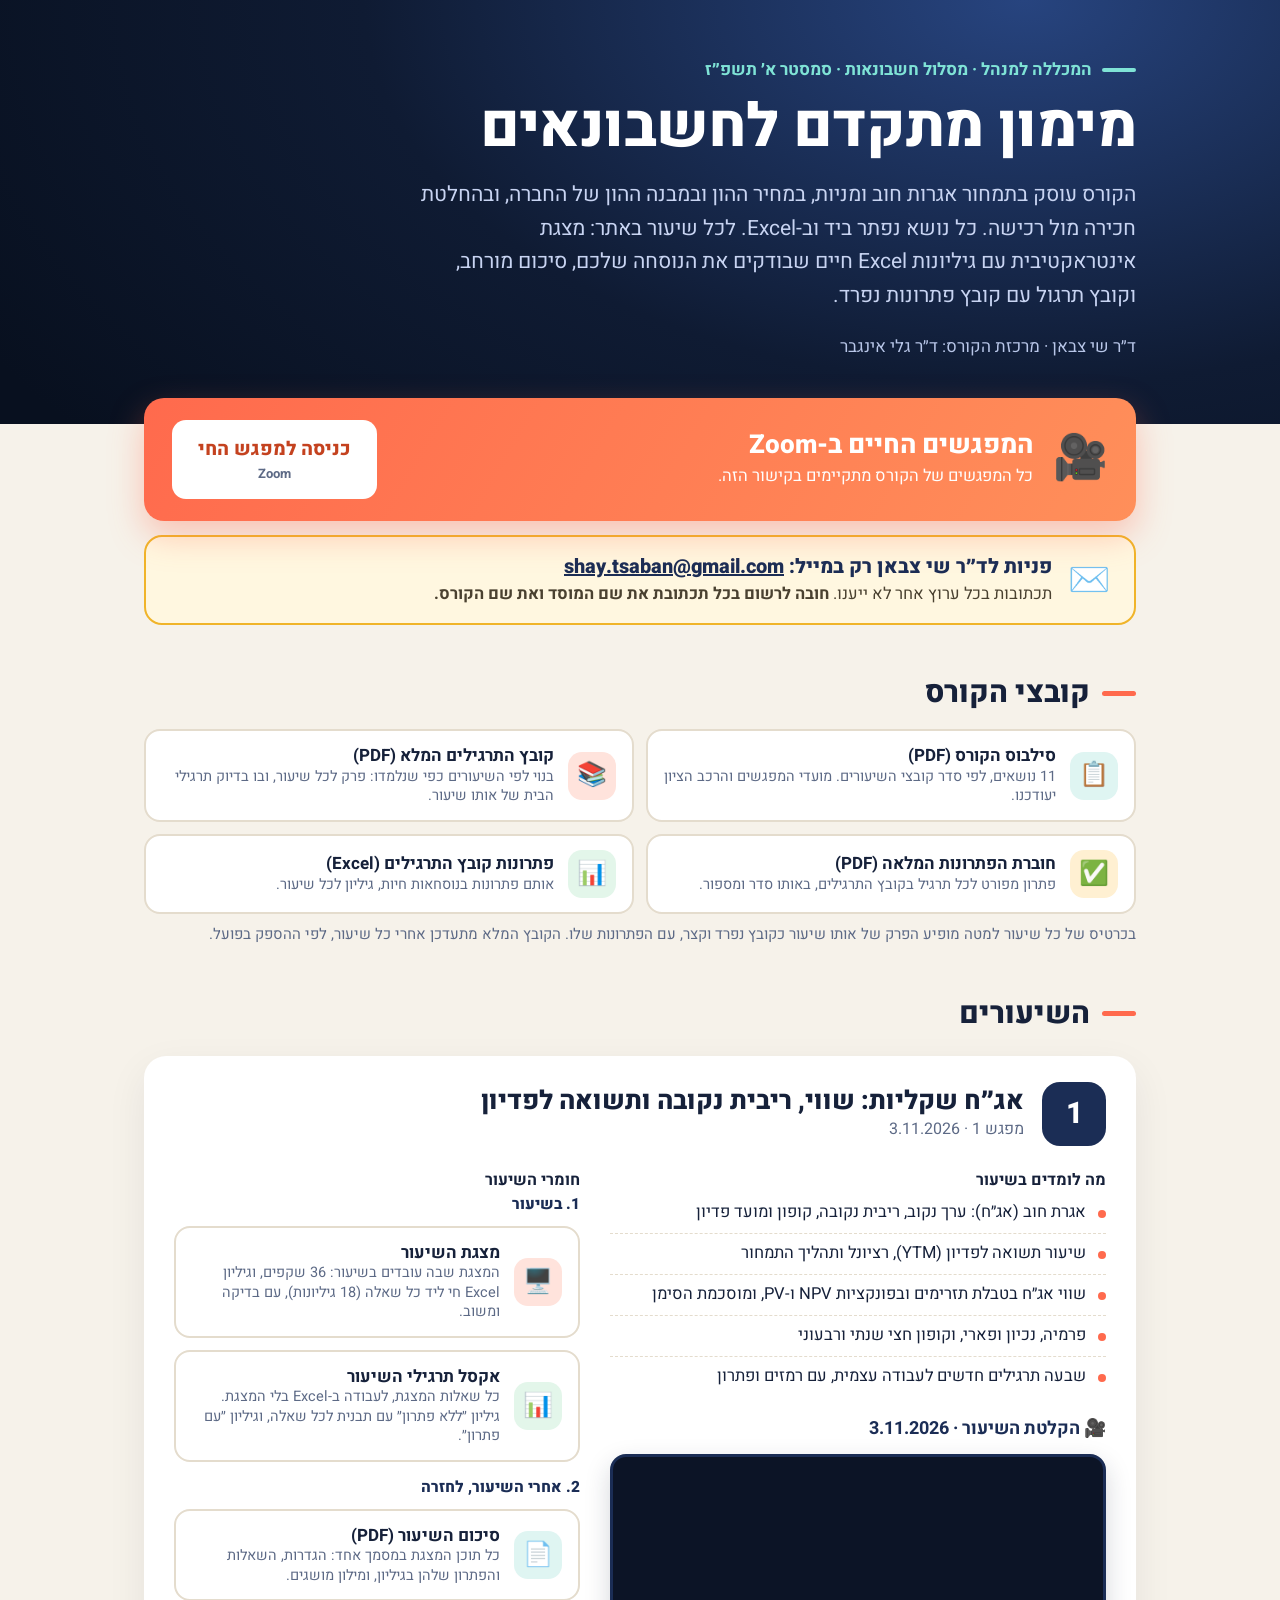
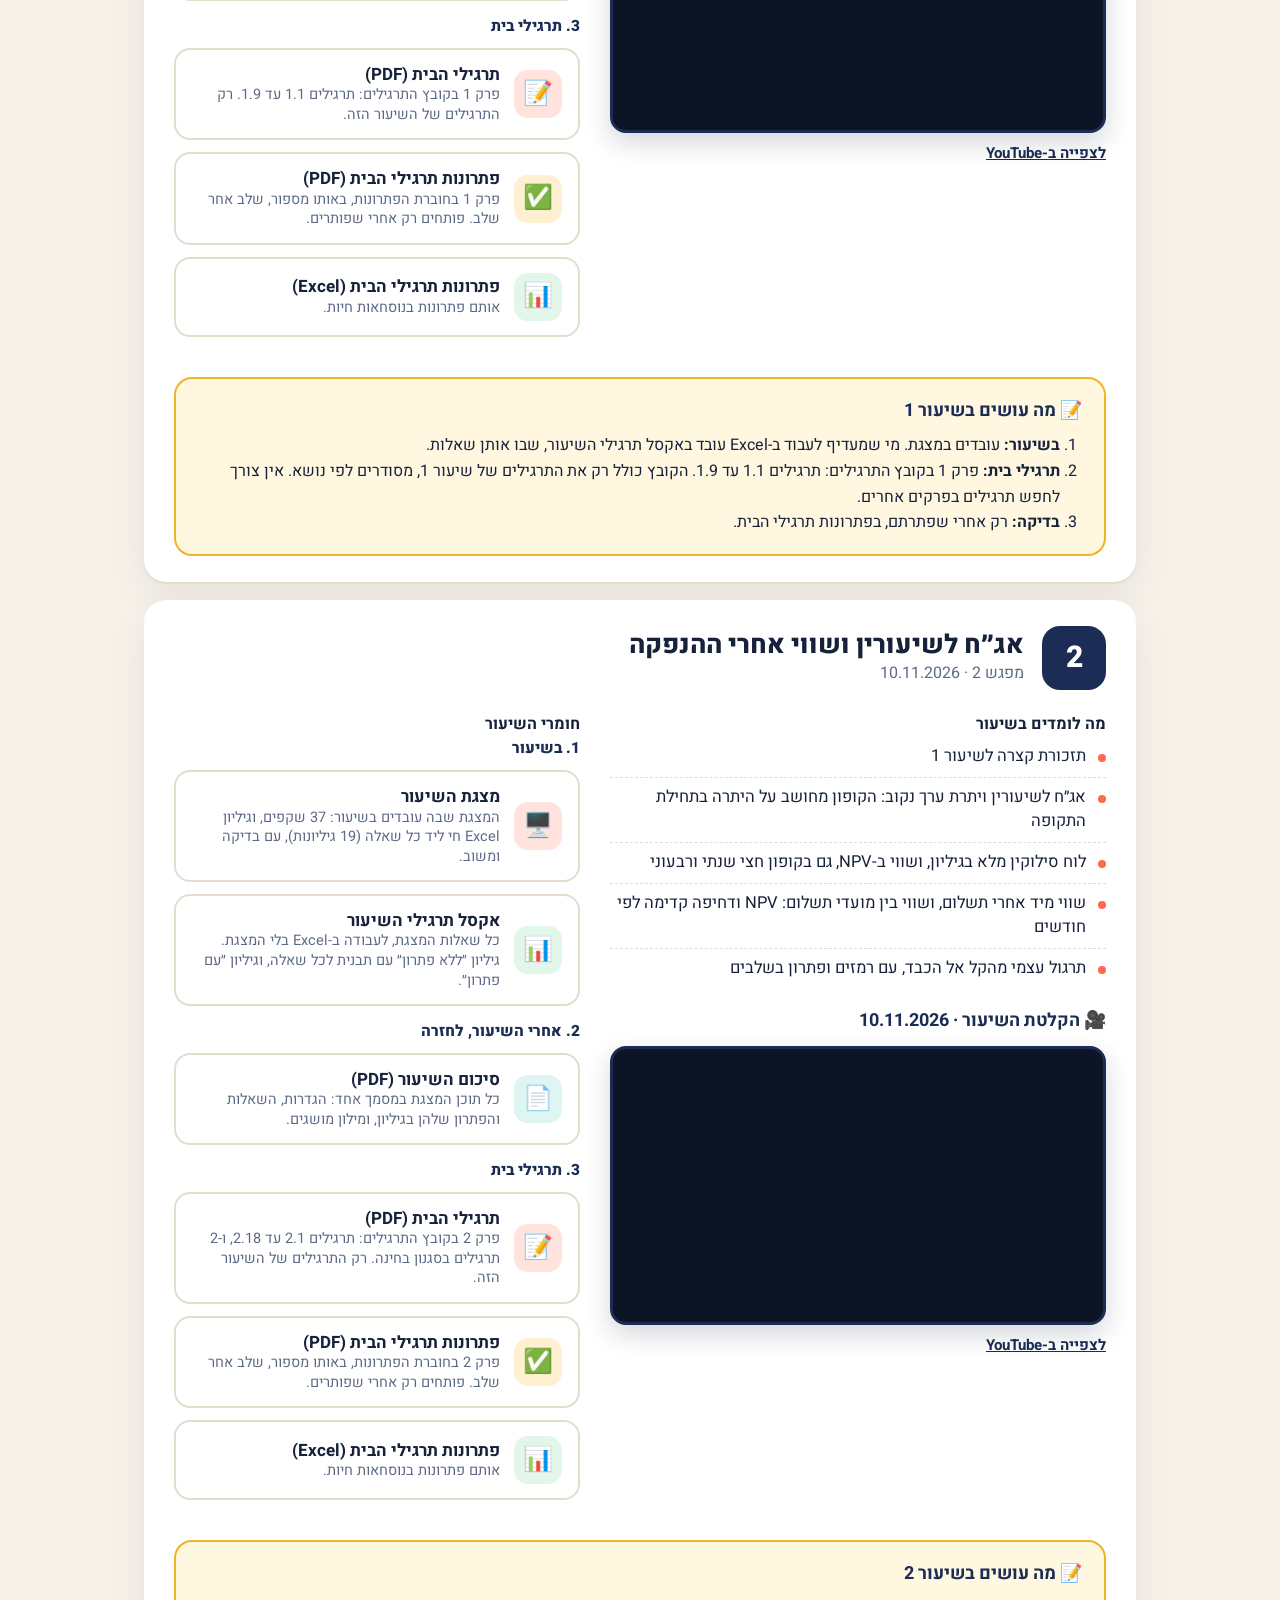
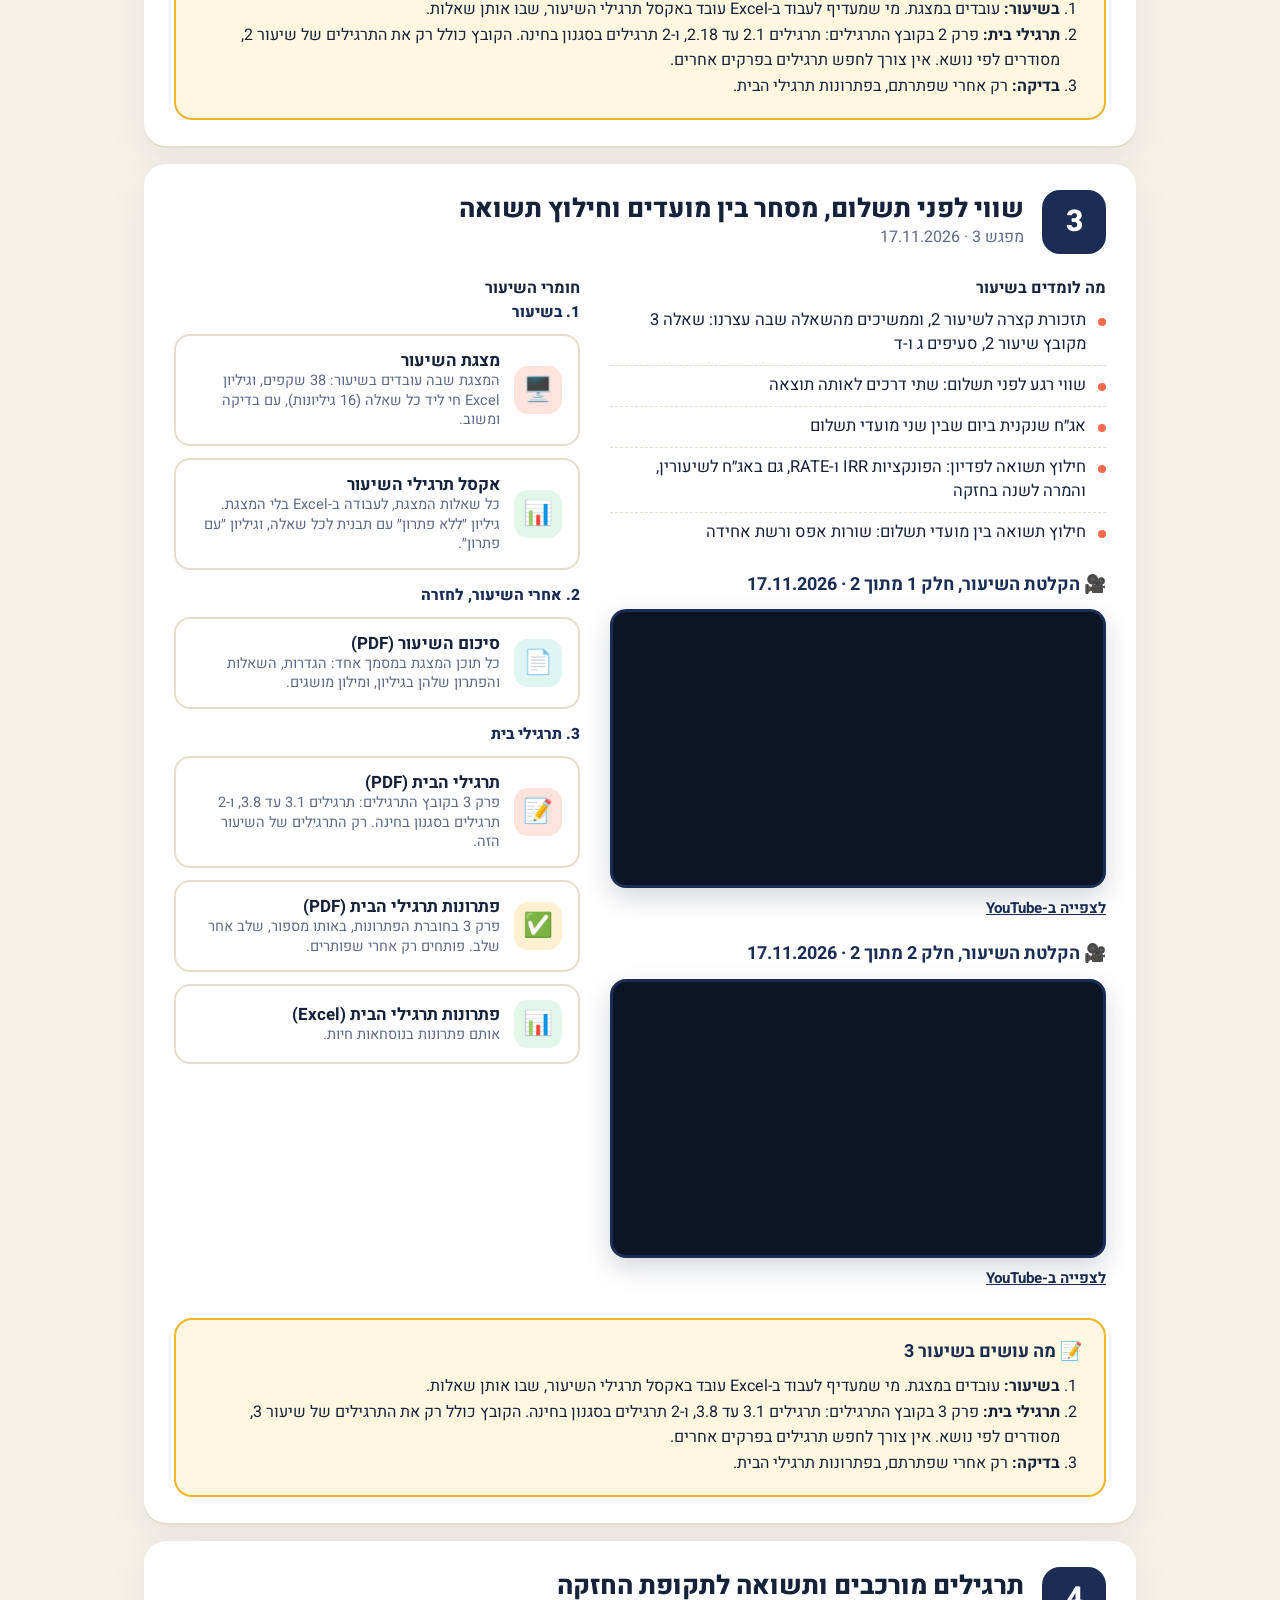
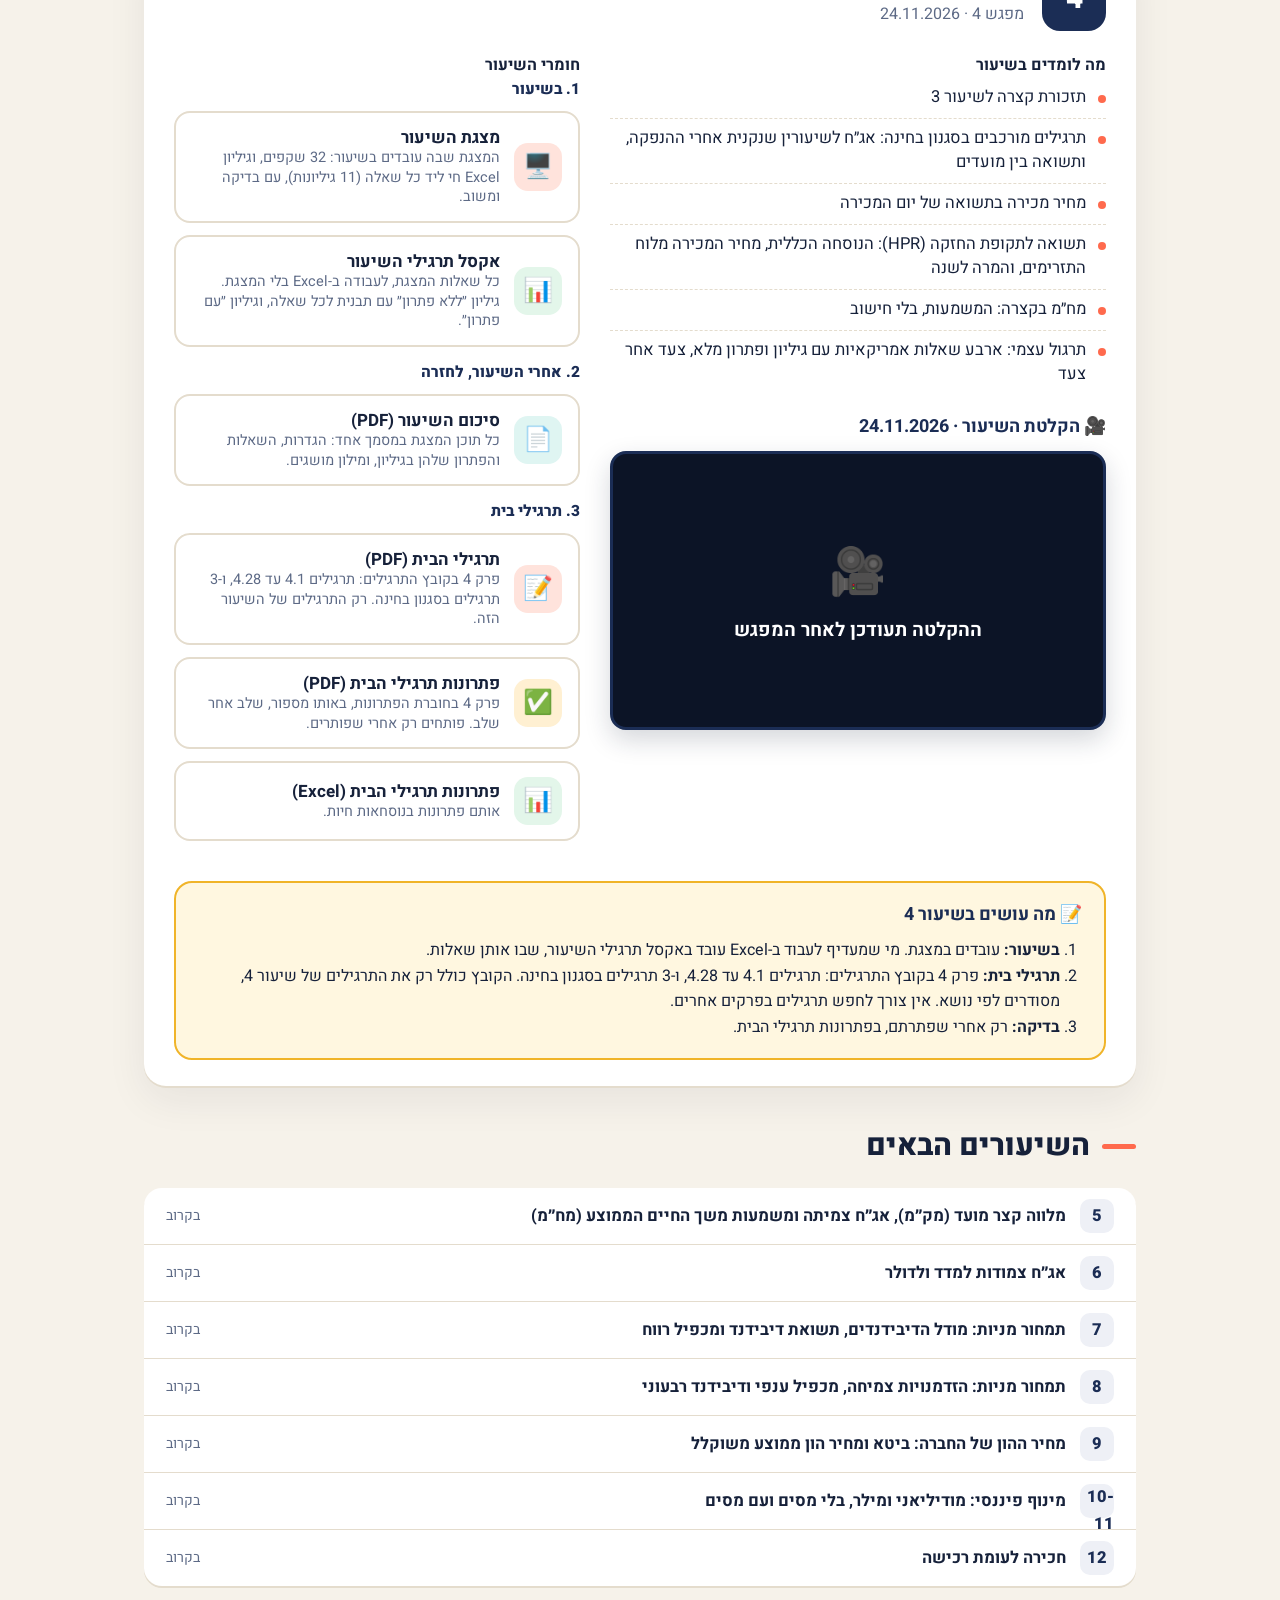
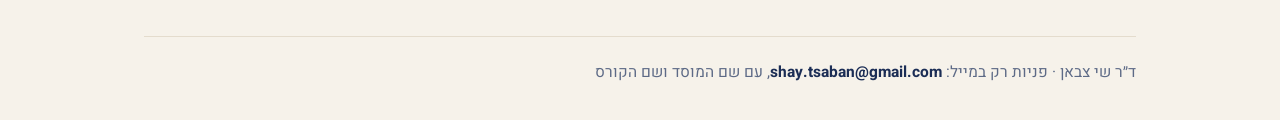
==== commit 91a74f20: "Lesson 4: HPR formula, table-based solutions, flowcharts, duration meaning only, MC self-practice; b" ====
--- a/index.html
+++ b/index.html
@@ -217,18 +217,18 @@
 <div class="lec-head"><div class="lec-n">4</div><div><h3>תרגילים מורכבים ותשואה לתקופת החזקה</h3><div class="sub">מפגש <span class="n">4</span> · <span class="n">24.11.2026</span></div></div></div>
 <div class="lec-body">
 <div><h4>מה לומדים בשיעור</h4><ul class="learn">
-<li>תזכורת קצרה לשיעור 3</li><li>תרגילים מורכבים בסגנון בחינה: אג״ח לשיעורין שנקנית אחרי ההנפקה, ותשואה בין מועדים</li><li>מחיר מכירה בתשואה של יום המכירה</li><li>תשואה לתקופת החזקה (HPR), והמרתה לתשואה שנתית</li><li>מח״מ בקצרה: הגדרה ודוגמה אחת</li>
+<li>תזכורת קצרה לשיעור 3</li><li>תרגילים מורכבים בסגנון בחינה: אג״ח לשיעורין שנקנית אחרי ההנפקה, ותשואה בין מועדים</li><li>מחיר מכירה בתשואה של יום המכירה</li><li>תשואה לתקופת החזקה (HPR): הנוסחה הכללית, מחיר המכירה מלוח התזרימים, והמרה לשנה</li><li>מח״מ בקצרה: המשמעות, בלי חישוב</li><li>תרגול עצמי: ארבע שאלות אמריקאיות עם גיליון ופתרון מלא, צעד אחר צעד</li>
 </ul><div class="rec" id="recording-4"><h4>🎥 הקלטת השיעור · <span class="n">24.11.2026</span></h4><div class="recbox"><div class="recph"><div><div class="big">🎥</div><b>ההקלטה תעודכן לאחר המפגש</b></div></div></div></div></div>
 <div><h4>חומרי השיעור</h4>
 <div class="grp"><h5>1. בשיעור</h5><div class="links">
-<a class="lk p" href="lectures/lecture-4/presentation.html"><span class="e">🖥️</span><span><b>מצגת השיעור</b><span class="d">המצגת שבה עובדים בשיעור: <span class="n">25</span> שקפים, וגיליון Excel חי ליד כל שאלה (<span class="n">8</span> גיליונות), עם בדיקה ומשוב.</span></span></a>
+<a class="lk p" href="lectures/lecture-4/presentation.html"><span class="e">🖥️</span><span><b>מצגת השיעור</b><span class="d">המצגת שבה עובדים בשיעור: <span class="n">32</span> שקפים, וגיליון Excel חי ליד כל שאלה (<span class="n">11</span> גיליונות), עם בדיקה ומשוב.</span></span></a>
 <a class="lk x" href="materials/lesson-4-appendix.xlsx" download><span class="e">📊</span><span><b>אקסל תרגילי השיעור</b><span class="d">כל שאלות המצגת, לעבודה ב-Excel בלי המצגת. גיליון ״ללא פתרון״ עם תבנית לכל שאלה, וגיליון ״עם פתרון״.</span></span></a>
 </div></div>
 <div class="grp"><h5>2. אחרי השיעור, לחזרה</h5><div class="links">
 <a class="lk s" href="lectures/lecture-4/summary.pdf"><span class="e">📄</span><span><b>סיכום השיעור (PDF)</b><span class="d">כל תוכן המצגת במסמך אחד: הגדרות, השאלות והפתרון שלהן בגיליון, ומילון מושגים.</span></span></a>
 </div></div>
 <div class="grp"><h5>3. תרגילי בית</h5><div class="links">
-<a class="lk p" href="lectures/lecture-4/exercises-4.pdf" target="_blank" rel="noopener"><span class="e">📝</span><span><b>תרגילי הבית (PDF)</b><span class="d">פרק <span class="n">4</span> בקובץ התרגילים: תרגילים <span class="n">4.1</span> עד <span class="n">4.19</span>, ו-<span class="n">2</span> תרגילים בסגנון בחינה. רק התרגילים של השיעור הזה.</span></span></a>
+<a class="lk p" href="lectures/lecture-4/exercises-4.pdf" target="_blank" rel="noopener"><span class="e">📝</span><span><b>תרגילי הבית (PDF)</b><span class="d">פרק <span class="n">4</span> בקובץ התרגילים: תרגילים <span class="n">4.1</span> עד <span class="n">4.28</span>, ו-<span class="n">3</span> תרגילים בסגנון בחינה. רק התרגילים של השיעור הזה.</span></span></a>
 <a class="lk r" href="lectures/lecture-4/solutions-4.pdf" target="_blank" rel="noopener"><span class="e">✅</span><span><b>פתרונות תרגילי הבית (PDF)</b><span class="d">פרק <span class="n">4</span> בחוברת הפתרונות, באותו מספור, שלב אחר שלב. פותחים רק אחרי שפותרים.</span></span></a>
 <a class="lk x" href="lectures/lecture-4/solutions-4.xlsx" download><span class="e">📊</span><span><b>פתרונות תרגילי הבית (Excel)</b><span class="d">אותם פתרונות בנוסחאות חיות.</span></span></a>
 </div></div>
@@ -236,7 +236,7 @@
 </div>
 <div class="todo"><h4>📝 מה עושים בשיעור <span class="n">4</span></h4><ol>
 <li><b>בשיעור:</b> עובדים במצגת. מי שמעדיף לעבוד ב-Excel עובד באקסל תרגילי השיעור, שבו אותן שאלות.</li>
-<li><b>תרגילי בית:</b> פרק <span class="n">4</span> בקובץ התרגילים: תרגילים <span class="n">4.1</span> עד <span class="n">4.19</span>, ו-<span class="n">2</span> תרגילים בסגנון בחינה. הקובץ כולל רק את התרגילים של שיעור <span class="n">4</span>, מסודרים לפי נושא. אין צורך לחפש תרגילים בפרקים אחרים.</li>
+<li><b>תרגילי בית:</b> פרק <span class="n">4</span> בקובץ התרגילים: תרגילים <span class="n">4.1</span> עד <span class="n">4.28</span>, ו-<span class="n">3</span> תרגילים בסגנון בחינה. הקובץ כולל רק את התרגילים של שיעור <span class="n">4</span>, מסודרים לפי נושא. אין צורך לחפש תרגילים בפרקים אחרים.</li>
 <li><b>בדיקה:</b> רק אחרי שפתרתם, בפתרונות תרגילי הבית.</li>
 </ol></div>
 </article>
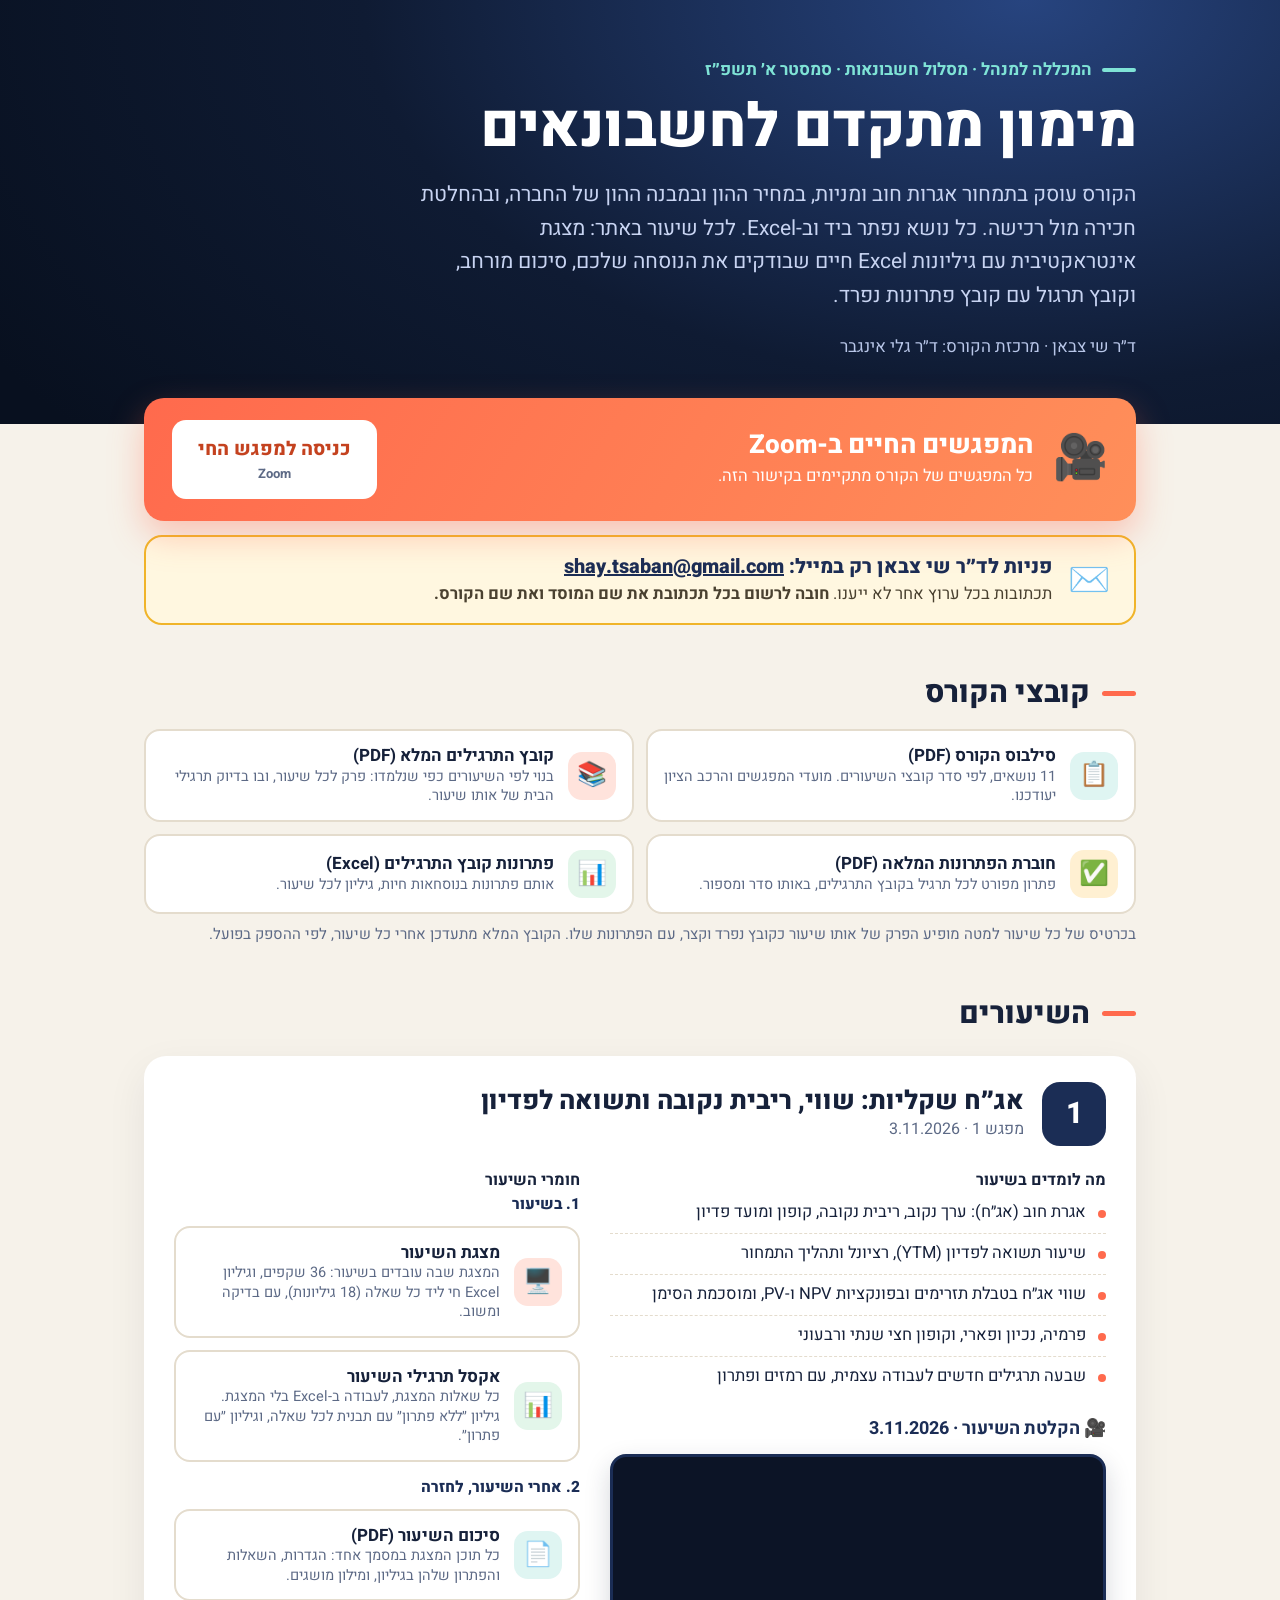
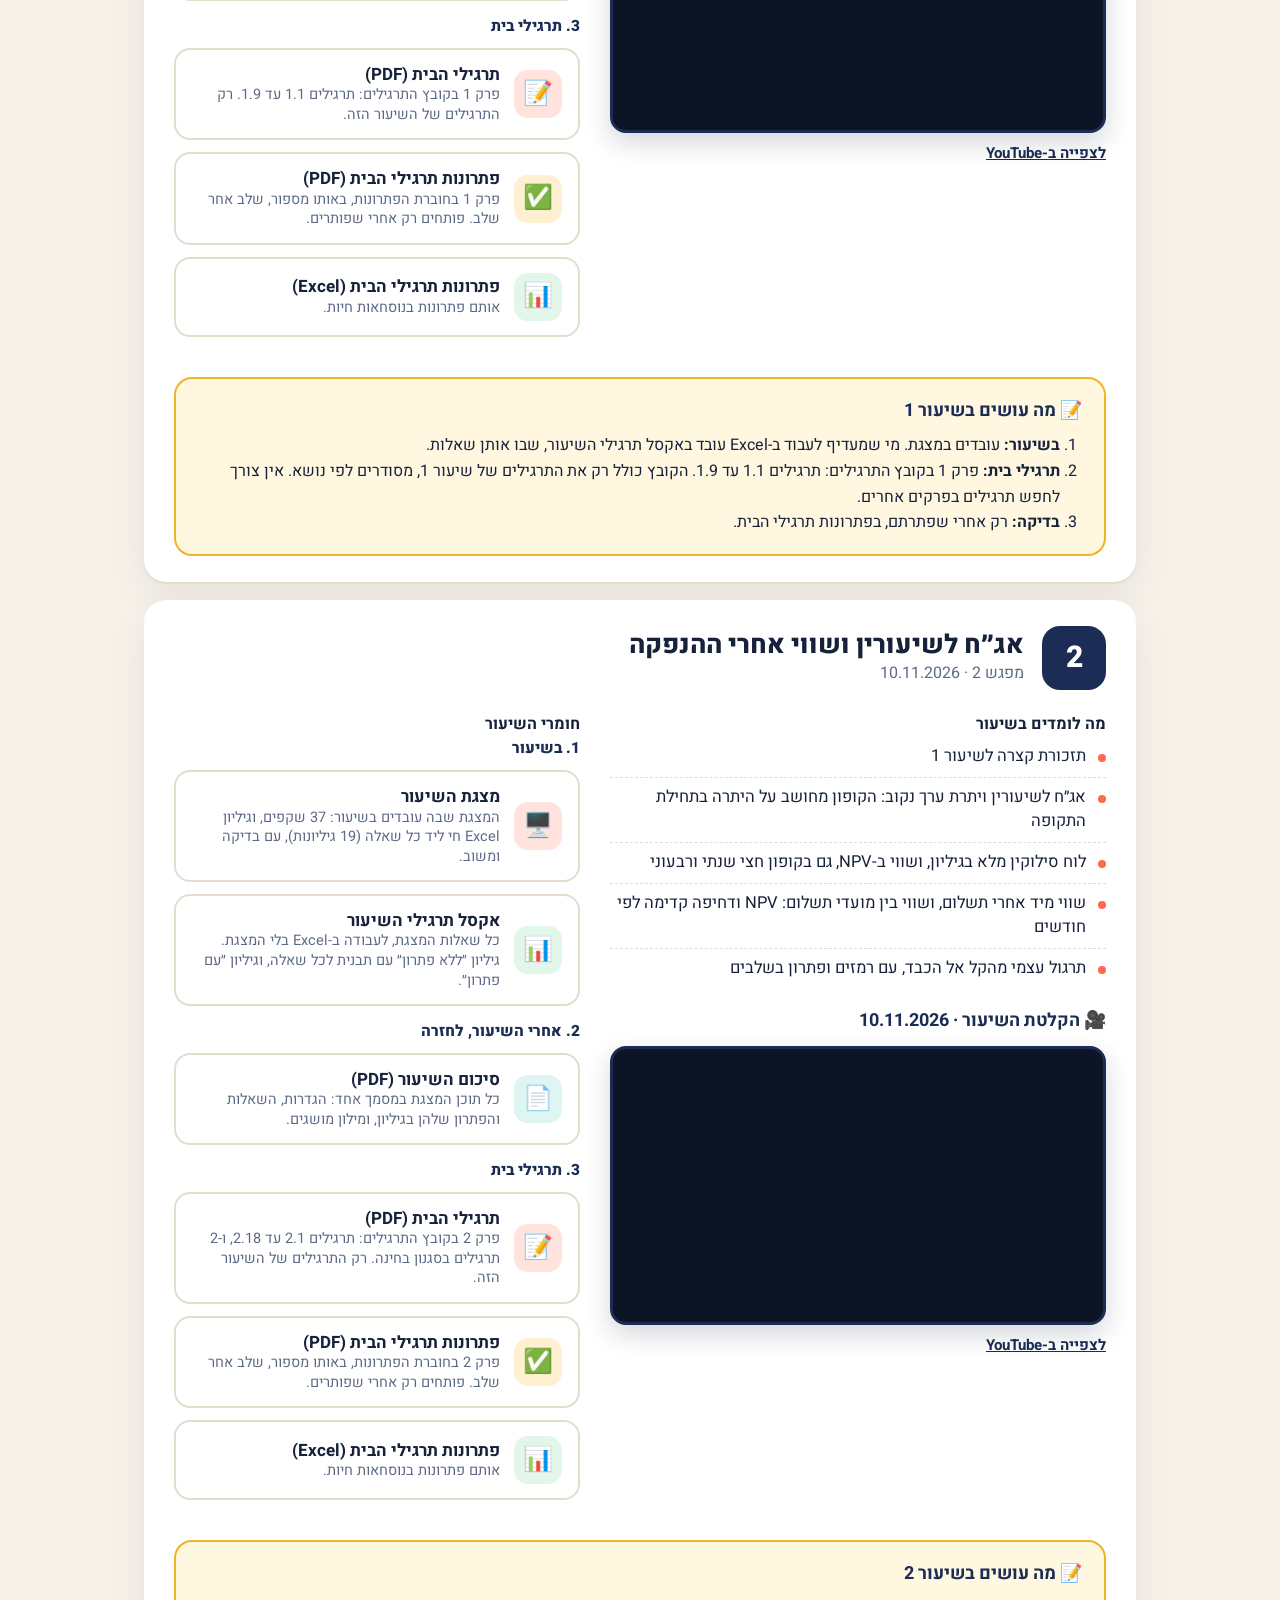
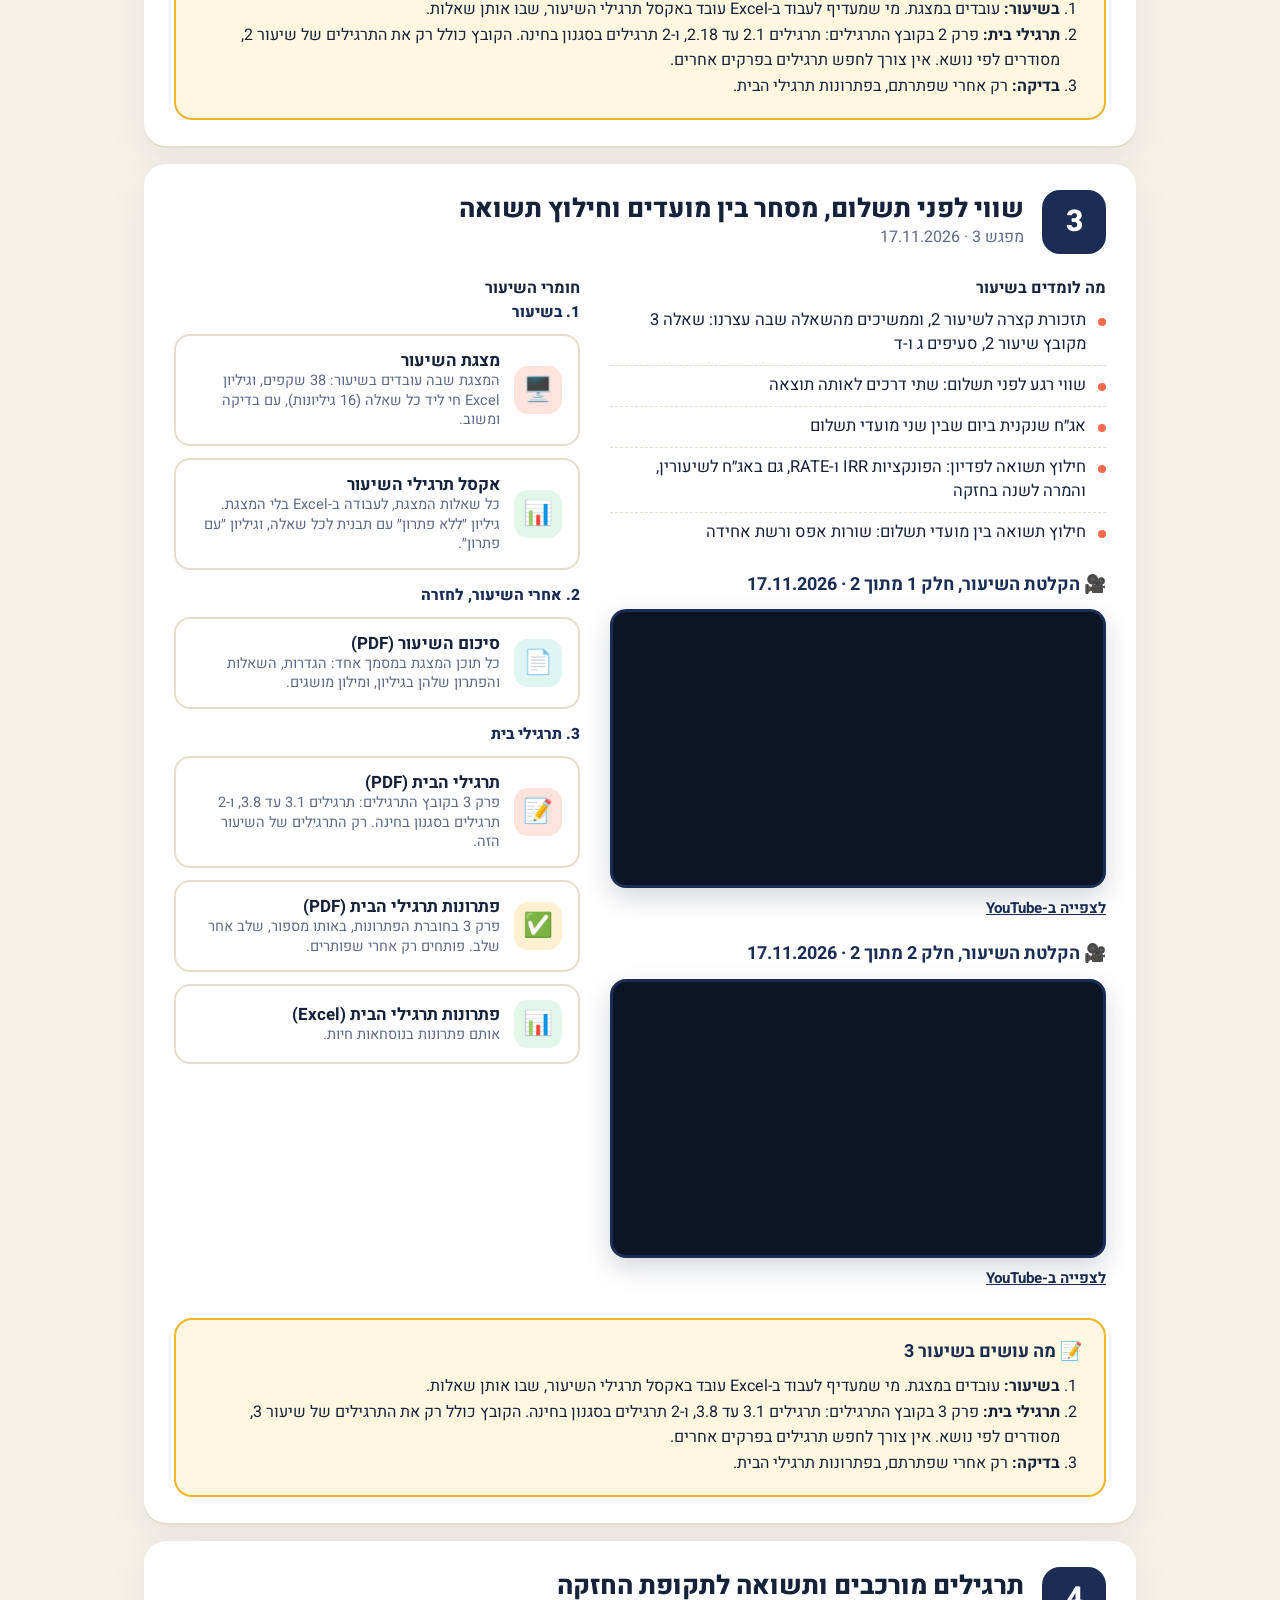
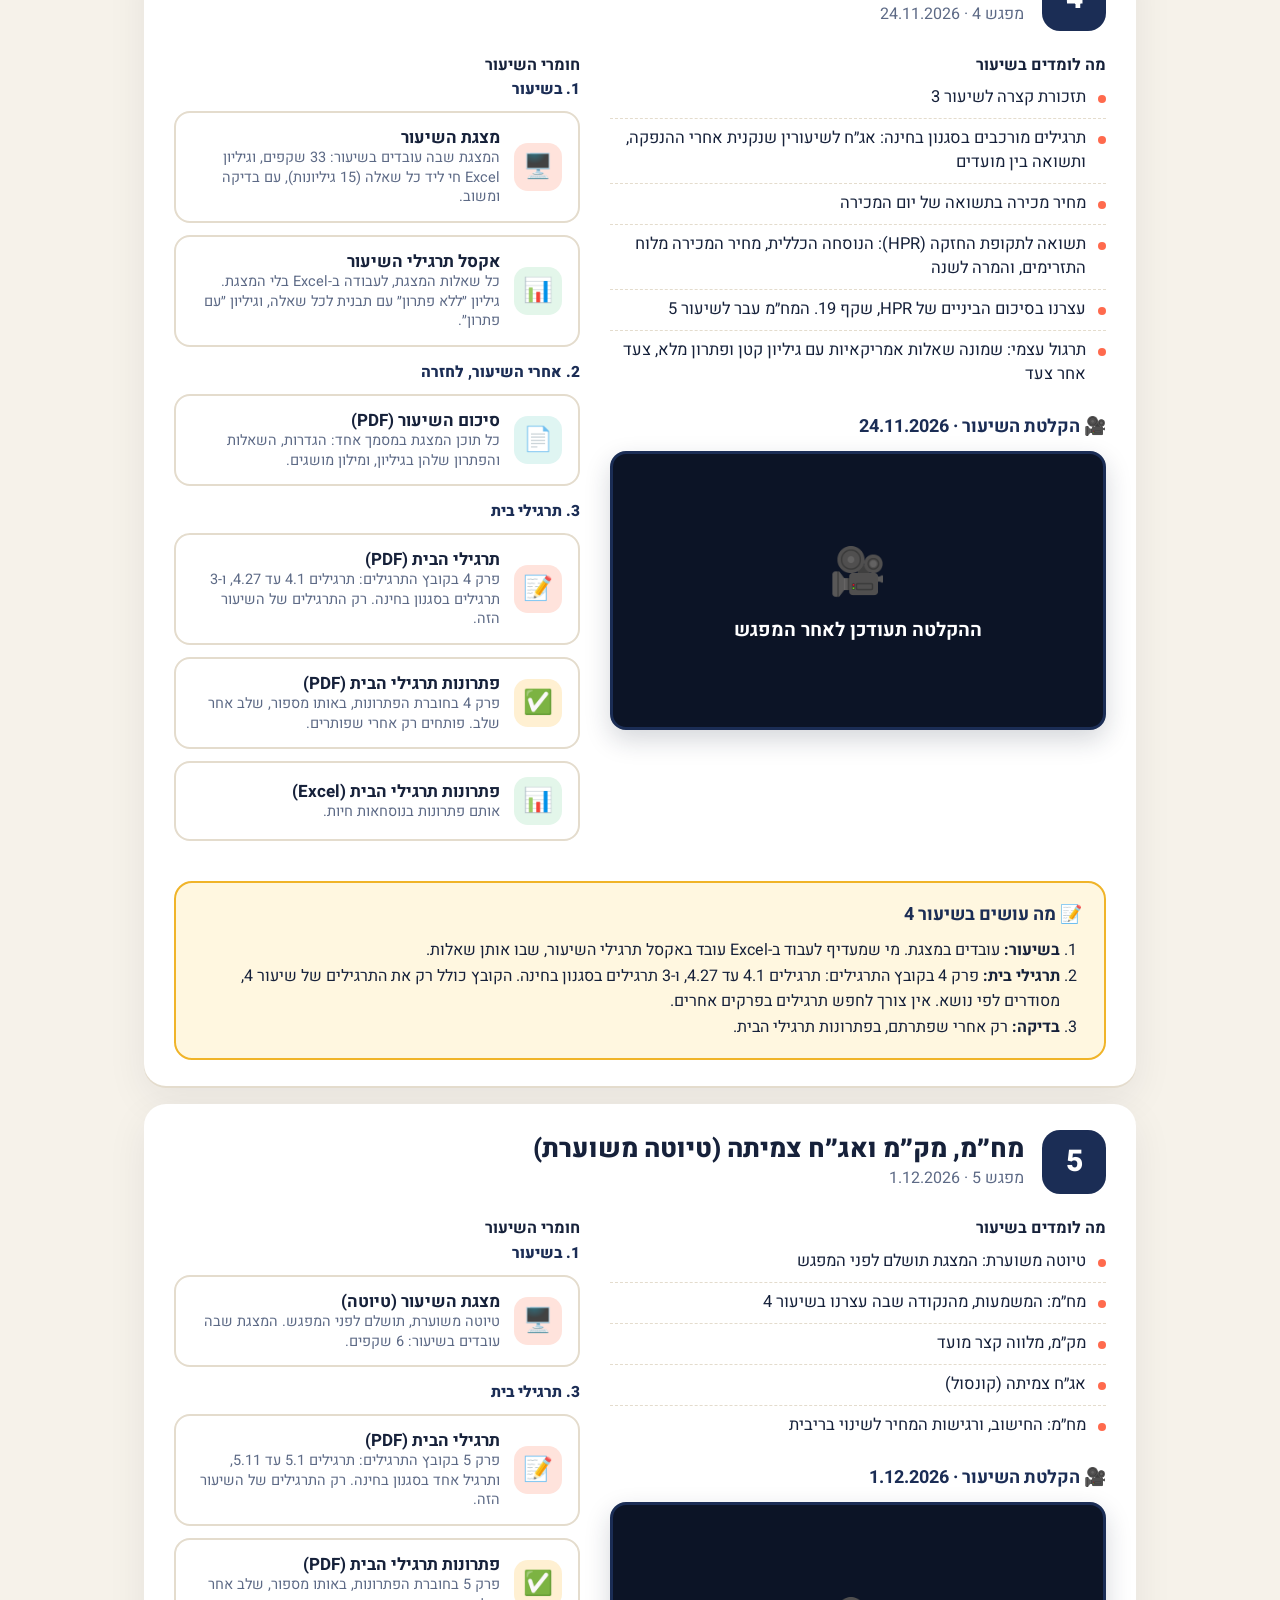
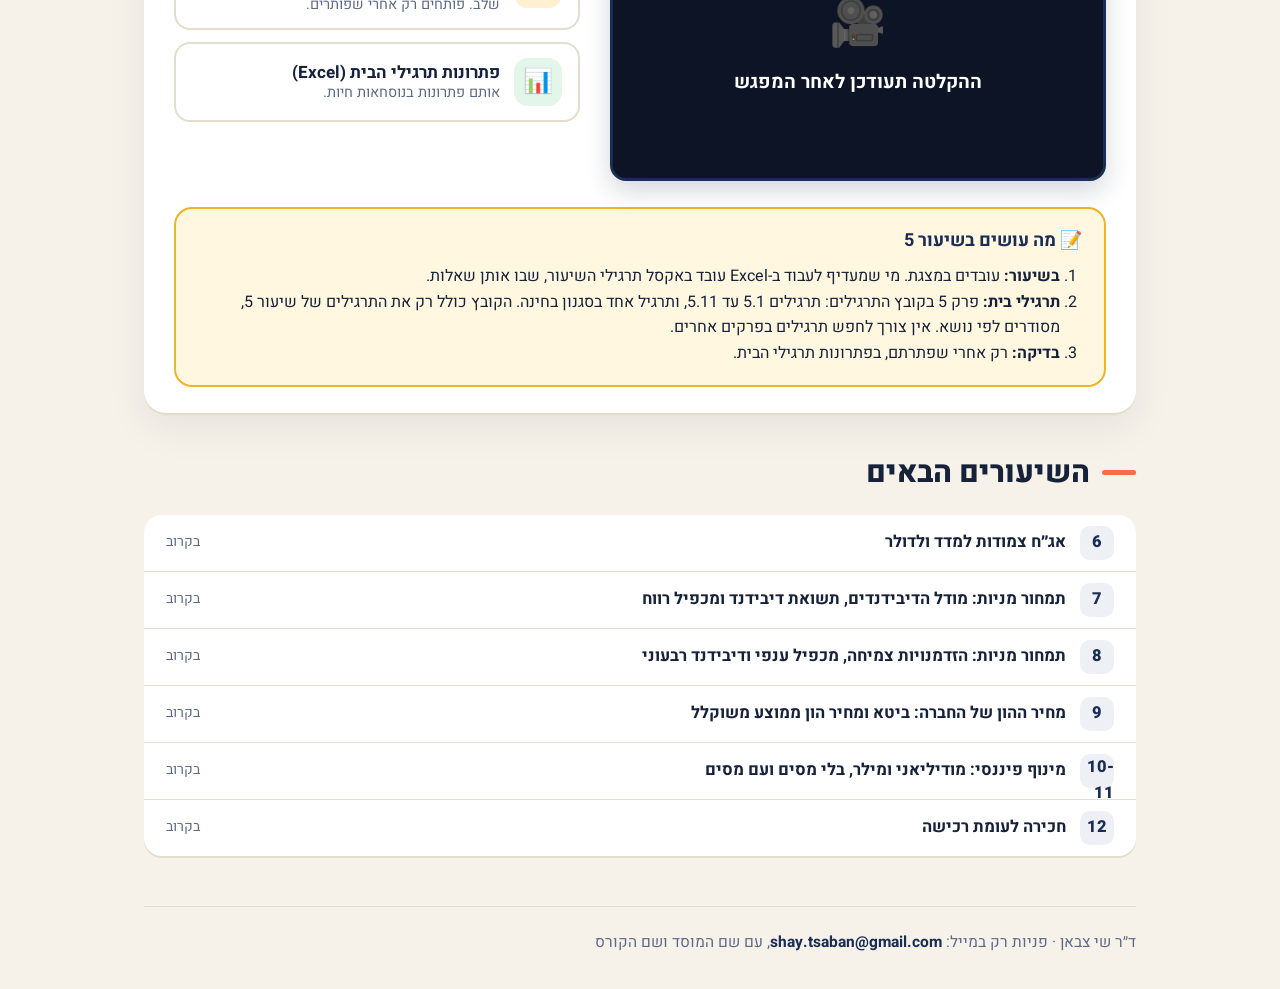
==== commit 06541e51: "Lesson 4 cut at slide 19 (HPR interim summary): duration moves to a lesson 5 draft; HPR formula fixe" ====
--- a/index.html
+++ b/index.html
@@ -217,18 +217,18 @@
 <div class="lec-head"><div class="lec-n">4</div><div><h3>תרגילים מורכבים ותשואה לתקופת החזקה</h3><div class="sub">מפגש <span class="n">4</span> · <span class="n">24.11.2026</span></div></div></div>
 <div class="lec-body">
 <div><h4>מה לומדים בשיעור</h4><ul class="learn">
-<li>תזכורת קצרה לשיעור 3</li><li>תרגילים מורכבים בסגנון בחינה: אג״ח לשיעורין שנקנית אחרי ההנפקה, ותשואה בין מועדים</li><li>מחיר מכירה בתשואה של יום המכירה</li><li>תשואה לתקופת החזקה (HPR): הנוסחה הכללית, מחיר המכירה מלוח התזרימים, והמרה לשנה</li><li>מח״מ בקצרה: המשמעות, בלי חישוב</li><li>תרגול עצמי: ארבע שאלות אמריקאיות עם גיליון ופתרון מלא, צעד אחר צעד</li>
+<li>תזכורת קצרה לשיעור 3</li><li>תרגילים מורכבים בסגנון בחינה: אג״ח לשיעורין שנקנית אחרי ההנפקה, ותשואה בין מועדים</li><li>מחיר מכירה בתשואה של יום המכירה</li><li>תשואה לתקופת החזקה (HPR): הנוסחה הכללית, מחיר המכירה מלוח התזרימים, והמרה לשנה</li><li>עצרנו בסיכום הביניים של HPR, שקף 19. המח״מ עבר לשיעור 5</li><li>תרגול עצמי: שמונה שאלות אמריקאיות עם גיליון קטן ופתרון מלא, צעד אחר צעד</li>
 </ul><div class="rec" id="recording-4"><h4>🎥 הקלטת השיעור · <span class="n">24.11.2026</span></h4><div class="recbox"><div class="recph"><div><div class="big">🎥</div><b>ההקלטה תעודכן לאחר המפגש</b></div></div></div></div></div>
 <div><h4>חומרי השיעור</h4>
 <div class="grp"><h5>1. בשיעור</h5><div class="links">
-<a class="lk p" href="lectures/lecture-4/presentation.html"><span class="e">🖥️</span><span><b>מצגת השיעור</b><span class="d">המצגת שבה עובדים בשיעור: <span class="n">32</span> שקפים, וגיליון Excel חי ליד כל שאלה (<span class="n">11</span> גיליונות), עם בדיקה ומשוב.</span></span></a>
+<a class="lk p" href="lectures/lecture-4/presentation.html"><span class="e">🖥️</span><span><b>מצגת השיעור</b><span class="d">המצגת שבה עובדים בשיעור: <span class="n">33</span> שקפים, וגיליון Excel חי ליד כל שאלה (<span class="n">15</span> גיליונות), עם בדיקה ומשוב.</span></span></a>
 <a class="lk x" href="materials/lesson-4-appendix.xlsx" download><span class="e">📊</span><span><b>אקסל תרגילי השיעור</b><span class="d">כל שאלות המצגת, לעבודה ב-Excel בלי המצגת. גיליון ״ללא פתרון״ עם תבנית לכל שאלה, וגיליון ״עם פתרון״.</span></span></a>
 </div></div>
 <div class="grp"><h5>2. אחרי השיעור, לחזרה</h5><div class="links">
 <a class="lk s" href="lectures/lecture-4/summary.pdf"><span class="e">📄</span><span><b>סיכום השיעור (PDF)</b><span class="d">כל תוכן המצגת במסמך אחד: הגדרות, השאלות והפתרון שלהן בגיליון, ומילון מושגים.</span></span></a>
 </div></div>
 <div class="grp"><h5>3. תרגילי בית</h5><div class="links">
-<a class="lk p" href="lectures/lecture-4/exercises-4.pdf" target="_blank" rel="noopener"><span class="e">📝</span><span><b>תרגילי הבית (PDF)</b><span class="d">פרק <span class="n">4</span> בקובץ התרגילים: תרגילים <span class="n">4.1</span> עד <span class="n">4.28</span>, ו-<span class="n">3</span> תרגילים בסגנון בחינה. רק התרגילים של השיעור הזה.</span></span></a>
+<a class="lk p" href="lectures/lecture-4/exercises-4.pdf" target="_blank" rel="noopener"><span class="e">📝</span><span><b>תרגילי הבית (PDF)</b><span class="d">פרק <span class="n">4</span> בקובץ התרגילים: תרגילים <span class="n">4.1</span> עד <span class="n">4.27</span>, ו-<span class="n">3</span> תרגילים בסגנון בחינה. רק התרגילים של השיעור הזה.</span></span></a>
 <a class="lk r" href="lectures/lecture-4/solutions-4.pdf" target="_blank" rel="noopener"><span class="e">✅</span><span><b>פתרונות תרגילי הבית (PDF)</b><span class="d">פרק <span class="n">4</span> בחוברת הפתרונות, באותו מספור, שלב אחר שלב. פותחים רק אחרי שפותרים.</span></span></a>
 <a class="lk x" href="lectures/lecture-4/solutions-4.xlsx" download><span class="e">📊</span><span><b>פתרונות תרגילי הבית (Excel)</b><span class="d">אותם פתרונות בנוסחאות חיות.</span></span></a>
 </div></div>
@@ -236,12 +236,36 @@
 </div>
 <div class="todo"><h4>📝 מה עושים בשיעור <span class="n">4</span></h4><ol>
 <li><b>בשיעור:</b> עובדים במצגת. מי שמעדיף לעבוד ב-Excel עובד באקסל תרגילי השיעור, שבו אותן שאלות.</li>
-<li><b>תרגילי בית:</b> פרק <span class="n">4</span> בקובץ התרגילים: תרגילים <span class="n">4.1</span> עד <span class="n">4.28</span>, ו-<span class="n">3</span> תרגילים בסגנון בחינה. הקובץ כולל רק את התרגילים של שיעור <span class="n">4</span>, מסודרים לפי נושא. אין צורך לחפש תרגילים בפרקים אחרים.</li>
+<li><b>תרגילי בית:</b> פרק <span class="n">4</span> בקובץ התרגילים: תרגילים <span class="n">4.1</span> עד <span class="n">4.27</span>, ו-<span class="n">3</span> תרגילים בסגנון בחינה. הקובץ כולל רק את התרגילים של שיעור <span class="n">4</span>, מסודרים לפי נושא. אין צורך לחפש תרגילים בפרקים אחרים.</li>
+<li><b>בדיקה:</b> רק אחרי שפתרתם, בפתרונות תרגילי הבית.</li>
+</ol></div>
+</article>
+<article class="lec" id="lesson-5">
+<div class="lec-head"><div class="lec-n">5</div><div><h3>מח״מ, מק״מ ואג״ח צמיתה (טיוטה משוערת)</h3><div class="sub">מפגש <span class="n">5</span> · <span class="n">1.12.2026</span></div></div></div>
+<div class="lec-body">
+<div><h4>מה לומדים בשיעור</h4><ul class="learn">
+<li>טיוטה משוערת: המצגת תושלם לפני המפגש</li><li>מח״מ: המשמעות, מהנקודה שבה עצרנו בשיעור 4</li><li>מק״מ, מלווה קצר מועד</li><li>אג״ח צמיתה (קונסול)</li><li>מח״מ: החישוב, ורגישות המחיר לשינוי בריבית</li>
+</ul><div class="rec" id="recording-5"><h4>🎥 הקלטת השיעור · <span class="n">1.12.2026</span></h4><div class="recbox"><div class="recph"><div><div class="big">🎥</div><b>ההקלטה תעודכן לאחר המפגש</b></div></div></div></div></div>
+<div><h4>חומרי השיעור</h4>
+<div class="grp"><h5>1. בשיעור</h5><div class="links">
+<a class="lk p" href="lectures/lecture-5/presentation.html"><span class="e">🖥️</span><span><b>מצגת השיעור (טיוטה)</b><span class="d">טיוטה משוערת, תושלם לפני המפגש. המצגת שבה עובדים בשיעור: <span class="n">6</span> שקפים.</span></span></a>
+</div></div>
+
+<div class="grp"><h5>3. תרגילי בית</h5><div class="links">
+<a class="lk p" href="lectures/lecture-5/exercises-5.pdf" target="_blank" rel="noopener"><span class="e">📝</span><span><b>תרגילי הבית (PDF)</b><span class="d">פרק <span class="n">5</span> בקובץ התרגילים: תרגילים <span class="n">5.1</span> עד <span class="n">5.11</span>, ותרגיל אחד בסגנון בחינה. רק התרגילים של השיעור הזה.</span></span></a>
+<a class="lk r" href="lectures/lecture-5/solutions-5.pdf" target="_blank" rel="noopener"><span class="e">✅</span><span><b>פתרונות תרגילי הבית (PDF)</b><span class="d">פרק <span class="n">5</span> בחוברת הפתרונות, באותו מספור, שלב אחר שלב. פותחים רק אחרי שפותרים.</span></span></a>
+<a class="lk x" href="lectures/lecture-5/solutions-5.xlsx" download><span class="e">📊</span><span><b>פתרונות תרגילי הבית (Excel)</b><span class="d">אותם פתרונות בנוסחאות חיות.</span></span></a>
+</div></div>
+</div>
+</div>
+<div class="todo"><h4>📝 מה עושים בשיעור <span class="n">5</span></h4><ol>
+<li><b>בשיעור:</b> עובדים במצגת. מי שמעדיף לעבוד ב-Excel עובד באקסל תרגילי השיעור, שבו אותן שאלות.</li>
+<li><b>תרגילי בית:</b> פרק <span class="n">5</span> בקובץ התרגילים: תרגילים <span class="n">5.1</span> עד <span class="n">5.11</span>, ותרגיל אחד בסגנון בחינה. הקובץ כולל רק את התרגילים של שיעור <span class="n">5</span>, מסודרים לפי נושא. אין צורך לחפש תרגילים בפרקים אחרים.</li>
 <li><b>בדיקה:</b> רק אחרי שפתרתם, בפתרונות תרגילי הבית.</li>
 </ol></div>
 </article>
 <h2 class="sec" style="margin-top:36px">השיעורים הבאים</h2>
-<ul class="ups"><li><span class="un"><span class="n">5</span></span><span>מלווה קצר מועד (מק״מ), אג״ח צמיתה ומשמעות משך החיים הממוצע (מח״מ)</span><em>בקרוב</em></li><li><span class="un"><span class="n">6</span></span><span>אג״ח צמודות למדד ולדולר</span><em>בקרוב</em></li><li><span class="un"><span class="n">7</span></span><span>תמחור מניות: מודל הדיבידנדים, תשואת דיבידנד ומכפיל רווח</span><em>בקרוב</em></li><li><span class="un"><span class="n">8</span></span><span>תמחור מניות: הזדמנויות צמיחה, מכפיל ענפי ודיבידנד רבעוני</span><em>בקרוב</em></li><li><span class="un"><span class="n">9</span></span><span>מחיר ההון של החברה: ביטא ומחיר הון ממוצע משוקלל</span><em>בקרוב</em></li><li><span class="un"><span class="n">10-11</span></span><span>מינוף פיננסי: מודיליאני ומילר, בלי מסים ועם מסים</span><em>בקרוב</em></li><li><span class="un"><span class="n">12</span></span><span>חכירה לעומת רכישה</span><em>בקרוב</em></li></ul>
+<ul class="ups"><li><span class="un"><span class="n">6</span></span><span>אג״ח צמודות למדד ולדולר</span><em>בקרוב</em></li><li><span class="un"><span class="n">7</span></span><span>תמחור מניות: מודל הדיבידנדים, תשואת דיבידנד ומכפיל רווח</span><em>בקרוב</em></li><li><span class="un"><span class="n">8</span></span><span>תמחור מניות: הזדמנויות צמיחה, מכפיל ענפי ודיבידנד רבעוני</span><em>בקרוב</em></li><li><span class="un"><span class="n">9</span></span><span>מחיר ההון של החברה: ביטא ומחיר הון ממוצע משוקלל</span><em>בקרוב</em></li><li><span class="un"><span class="n">10-11</span></span><span>מינוף פיננסי: מודיליאני ומילר, בלי מסים ועם מסים</span><em>בקרוב</em></li><li><span class="un"><span class="n">12</span></span><span>חכירה לעומת רכישה</span><em>בקרוב</em></li></ul>
 </section>
 <footer>ד״ר שי צבאן · פניות רק במייל: <a href="mailto:shay.tsaban@gmail.com">shay.tsaban@gmail.com</a>, עם שם המוסד ושם הקורס</footer>
 </main>
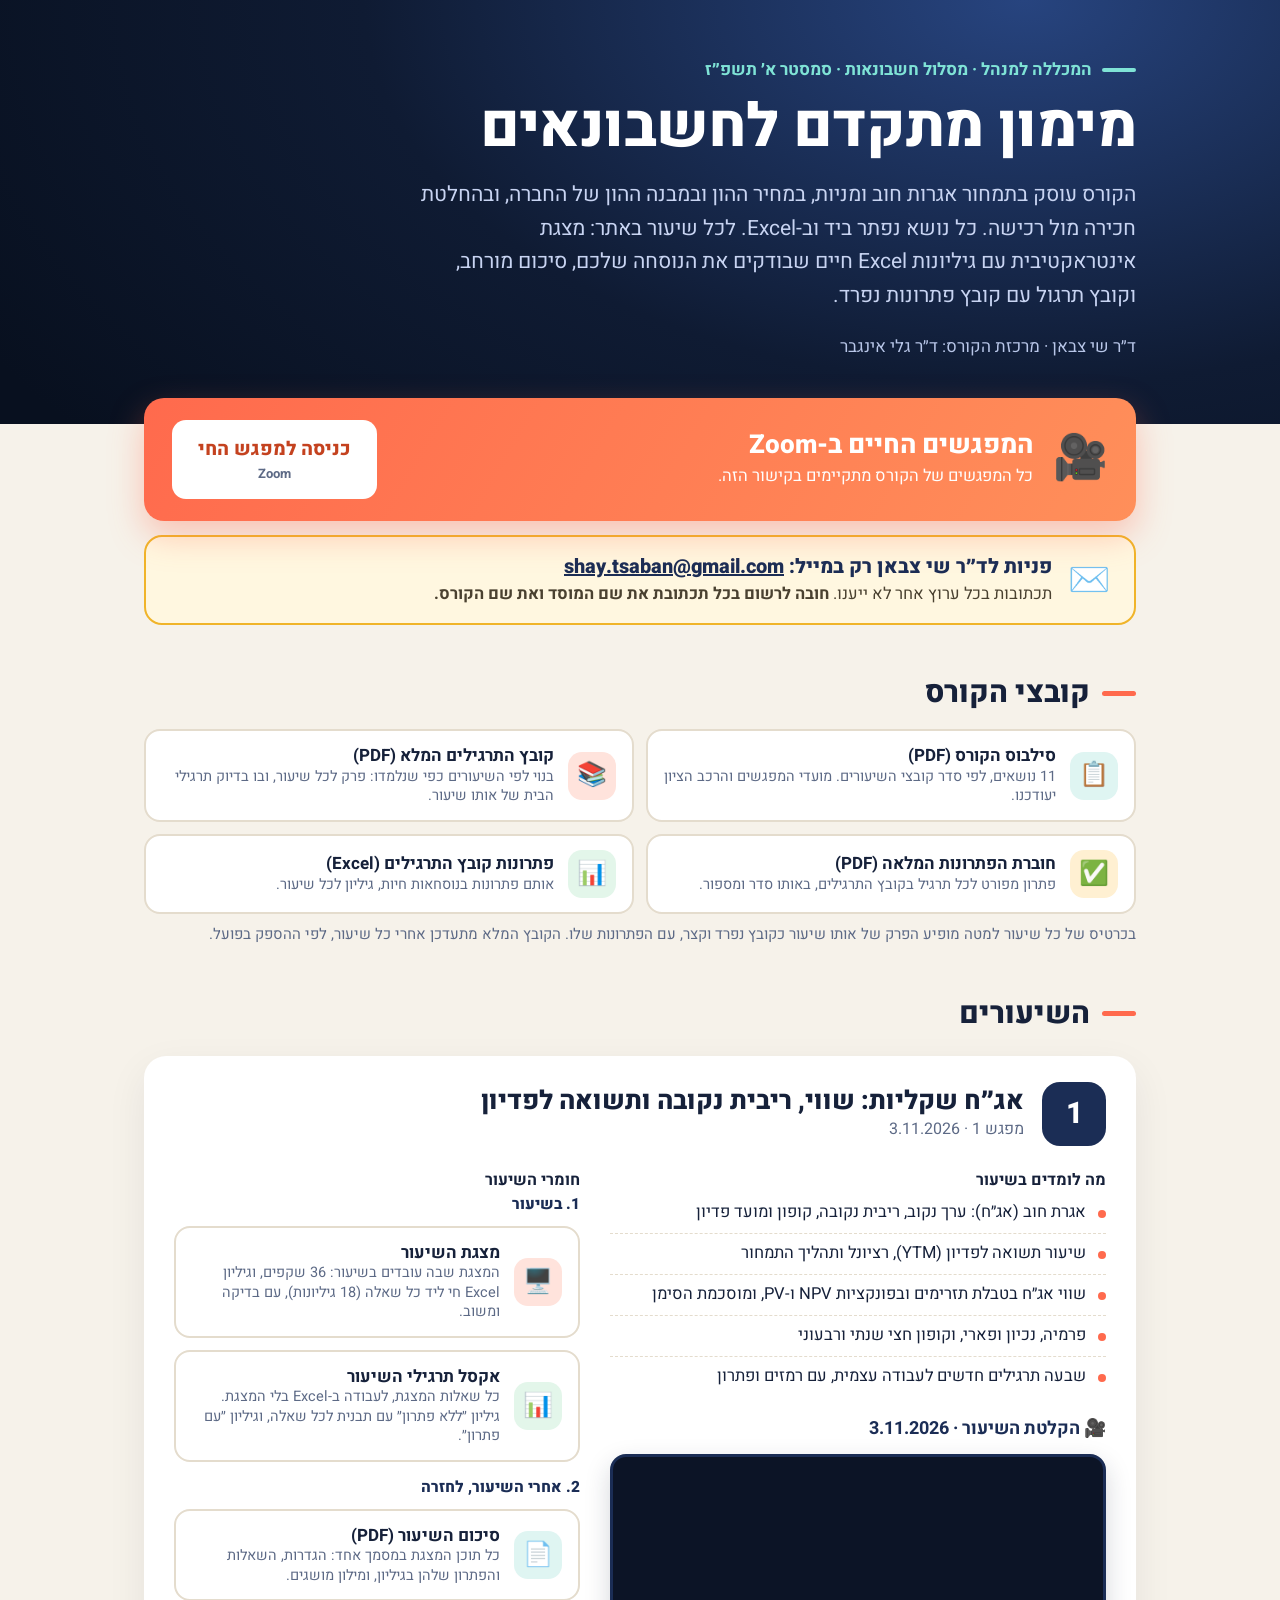
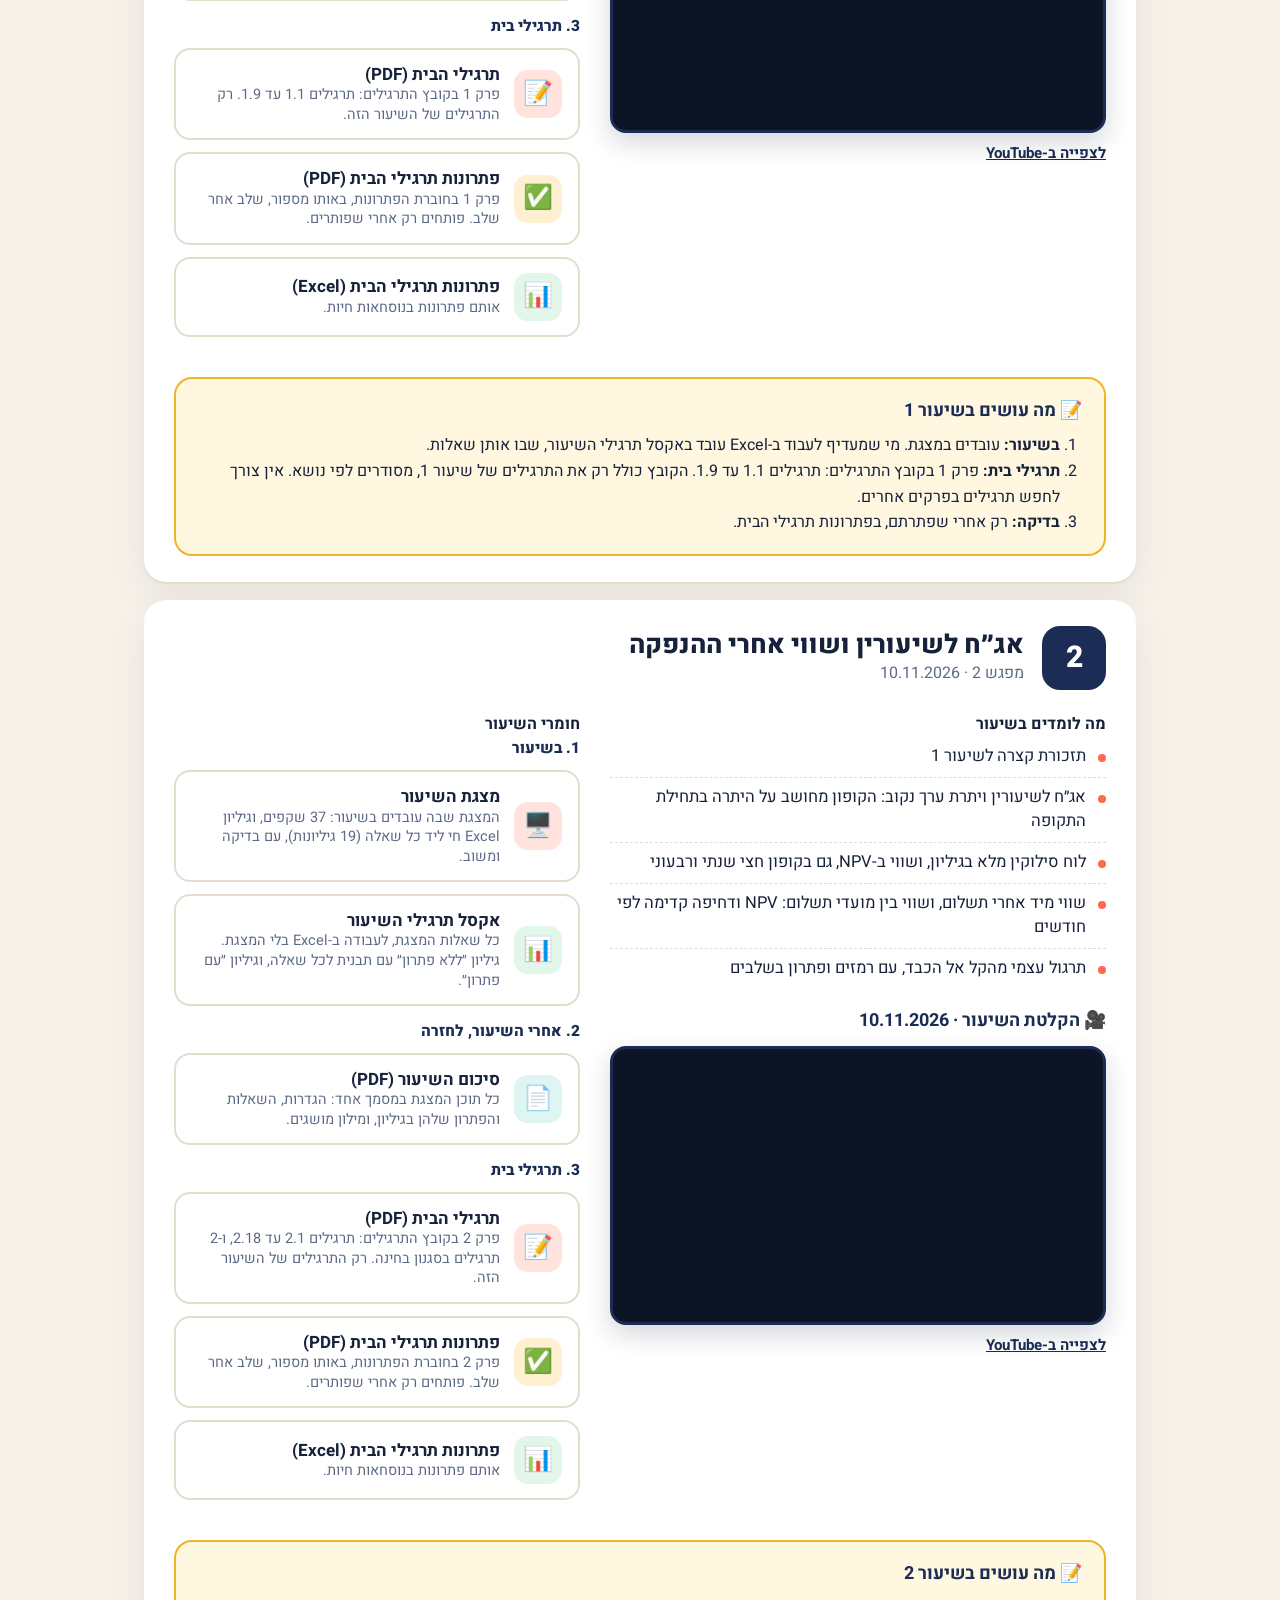
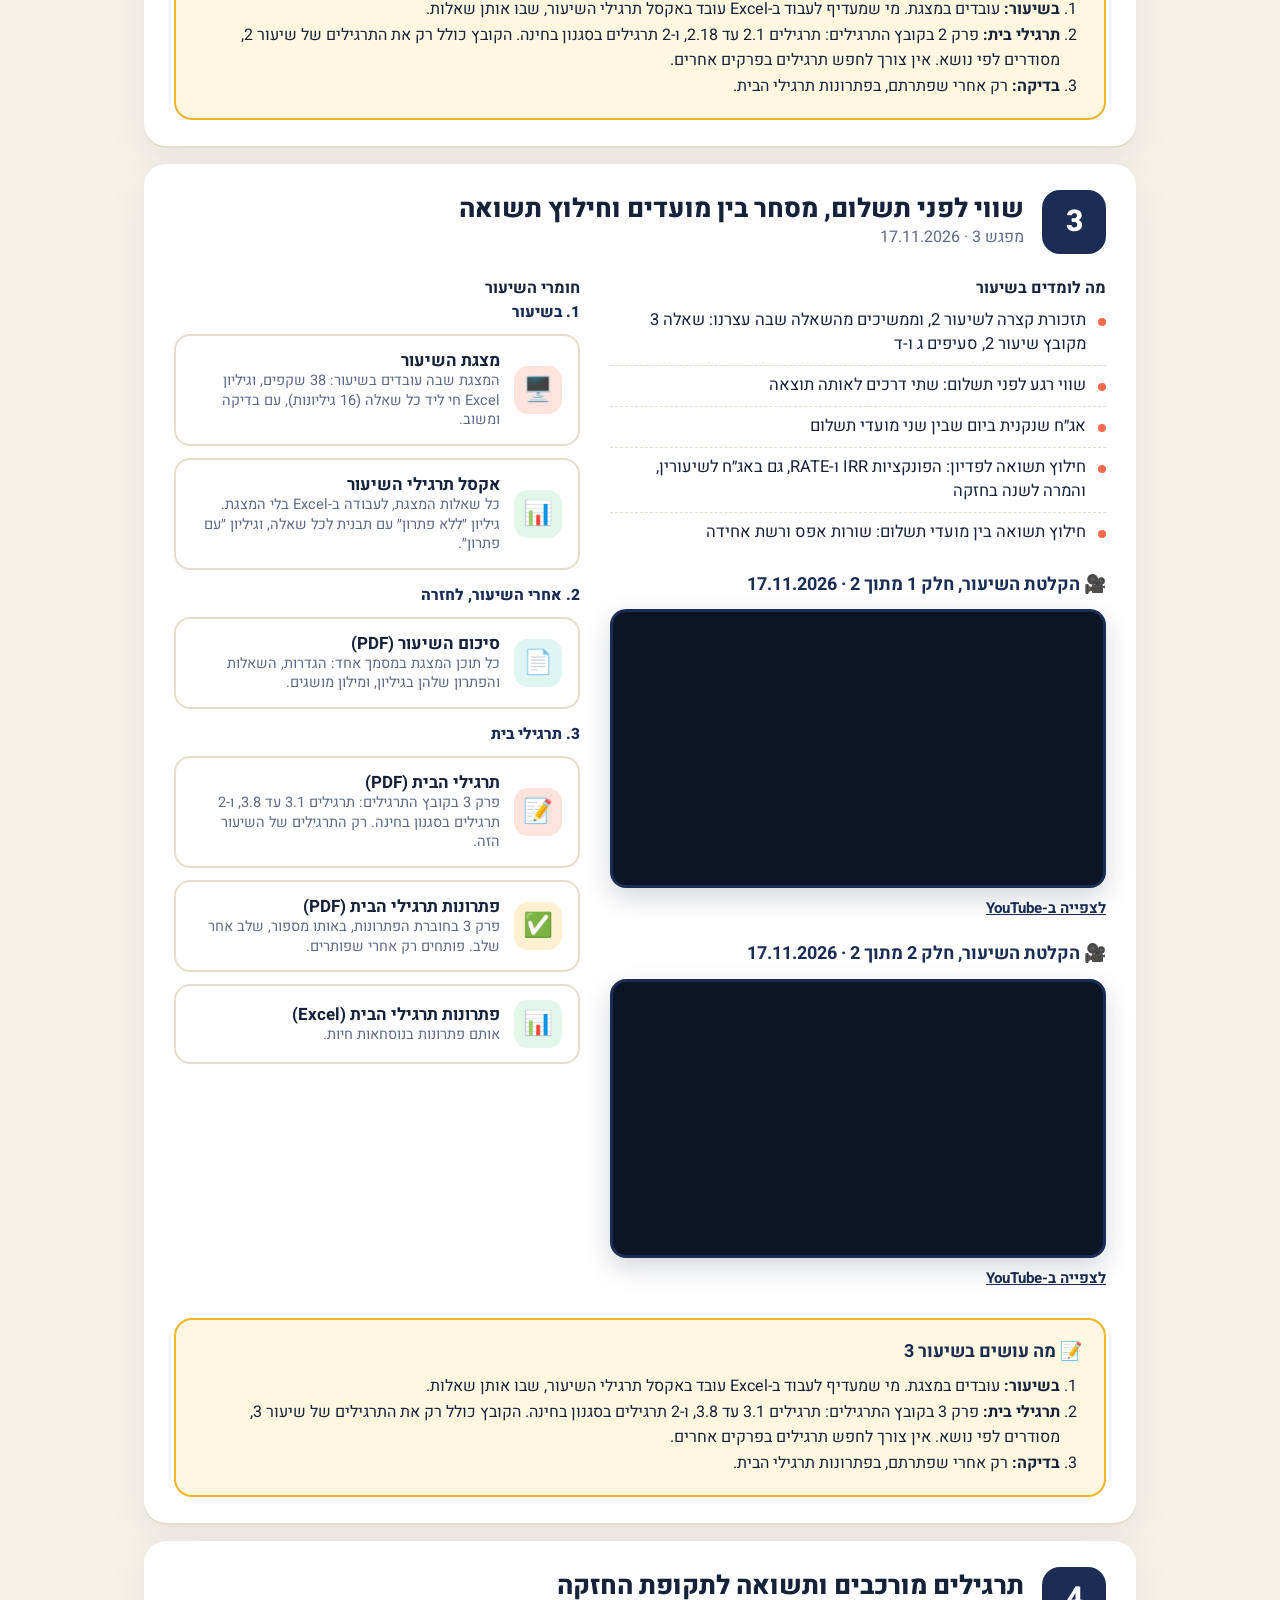
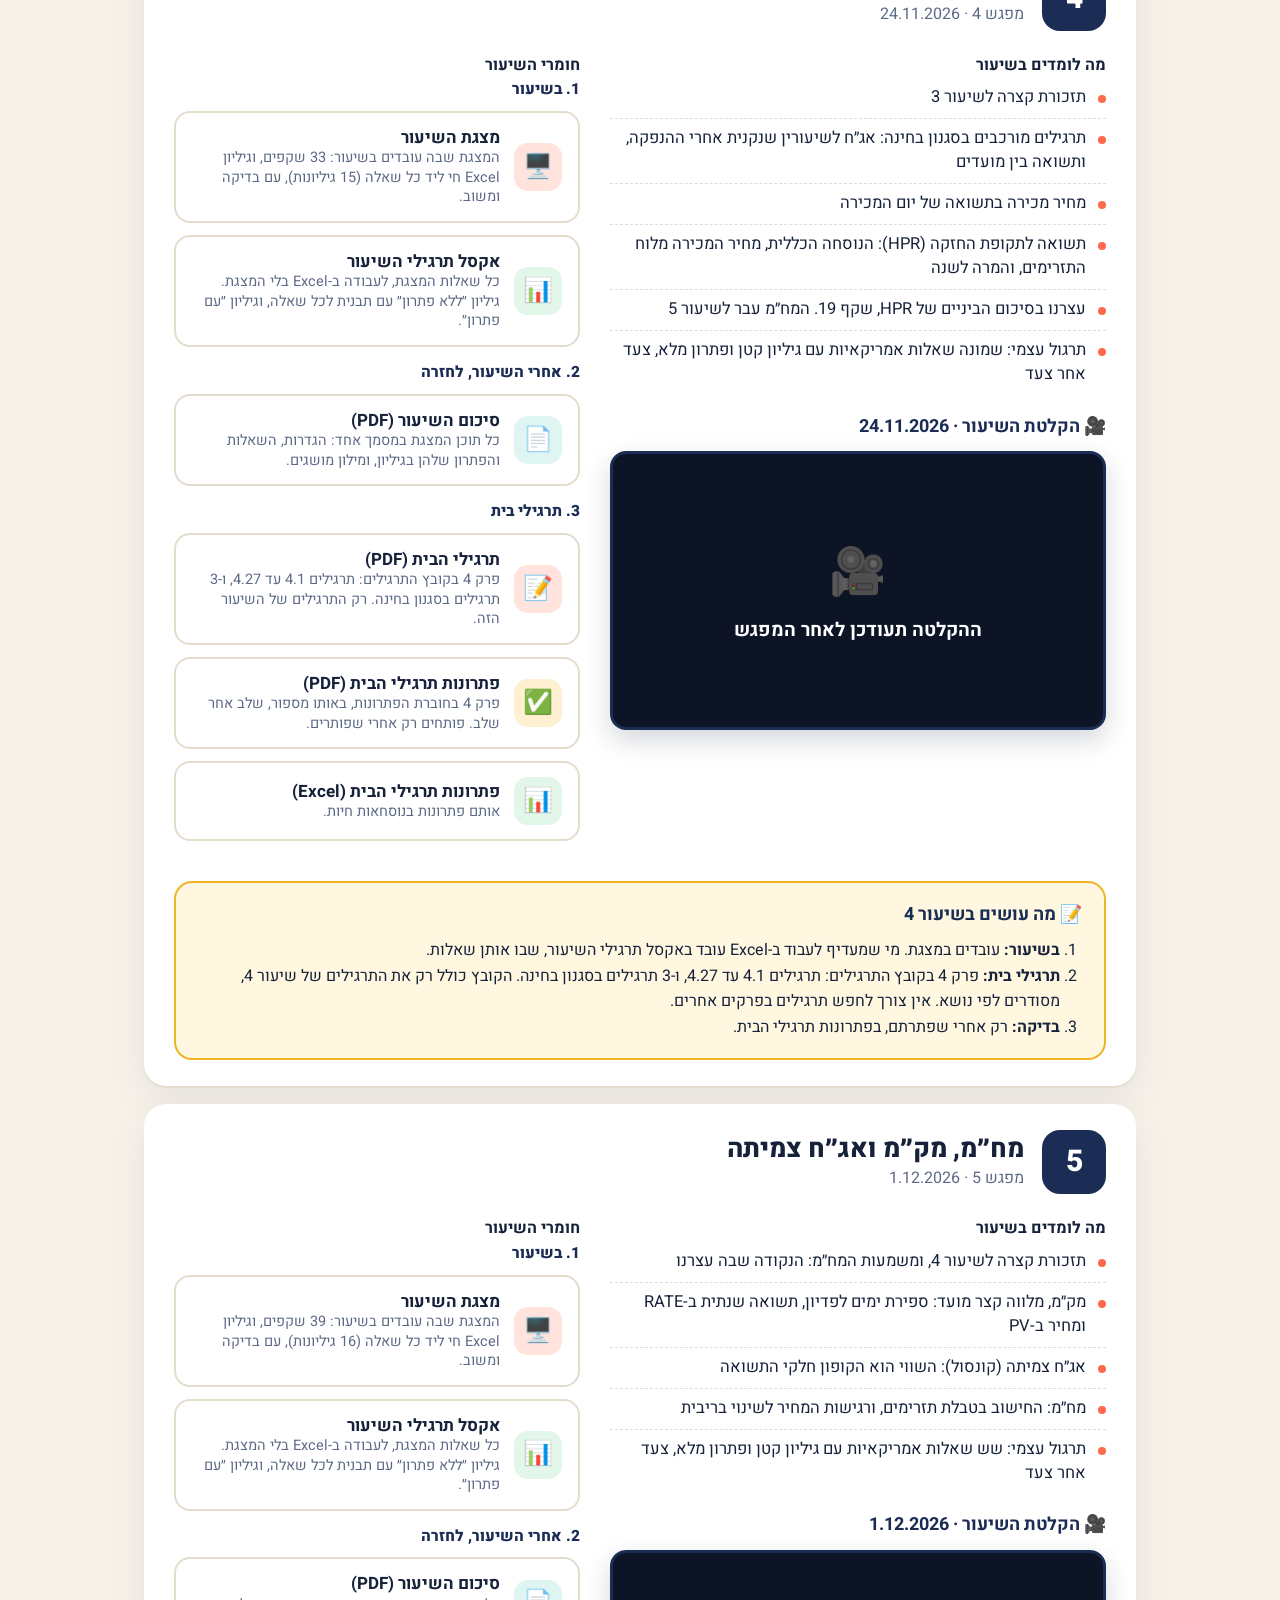
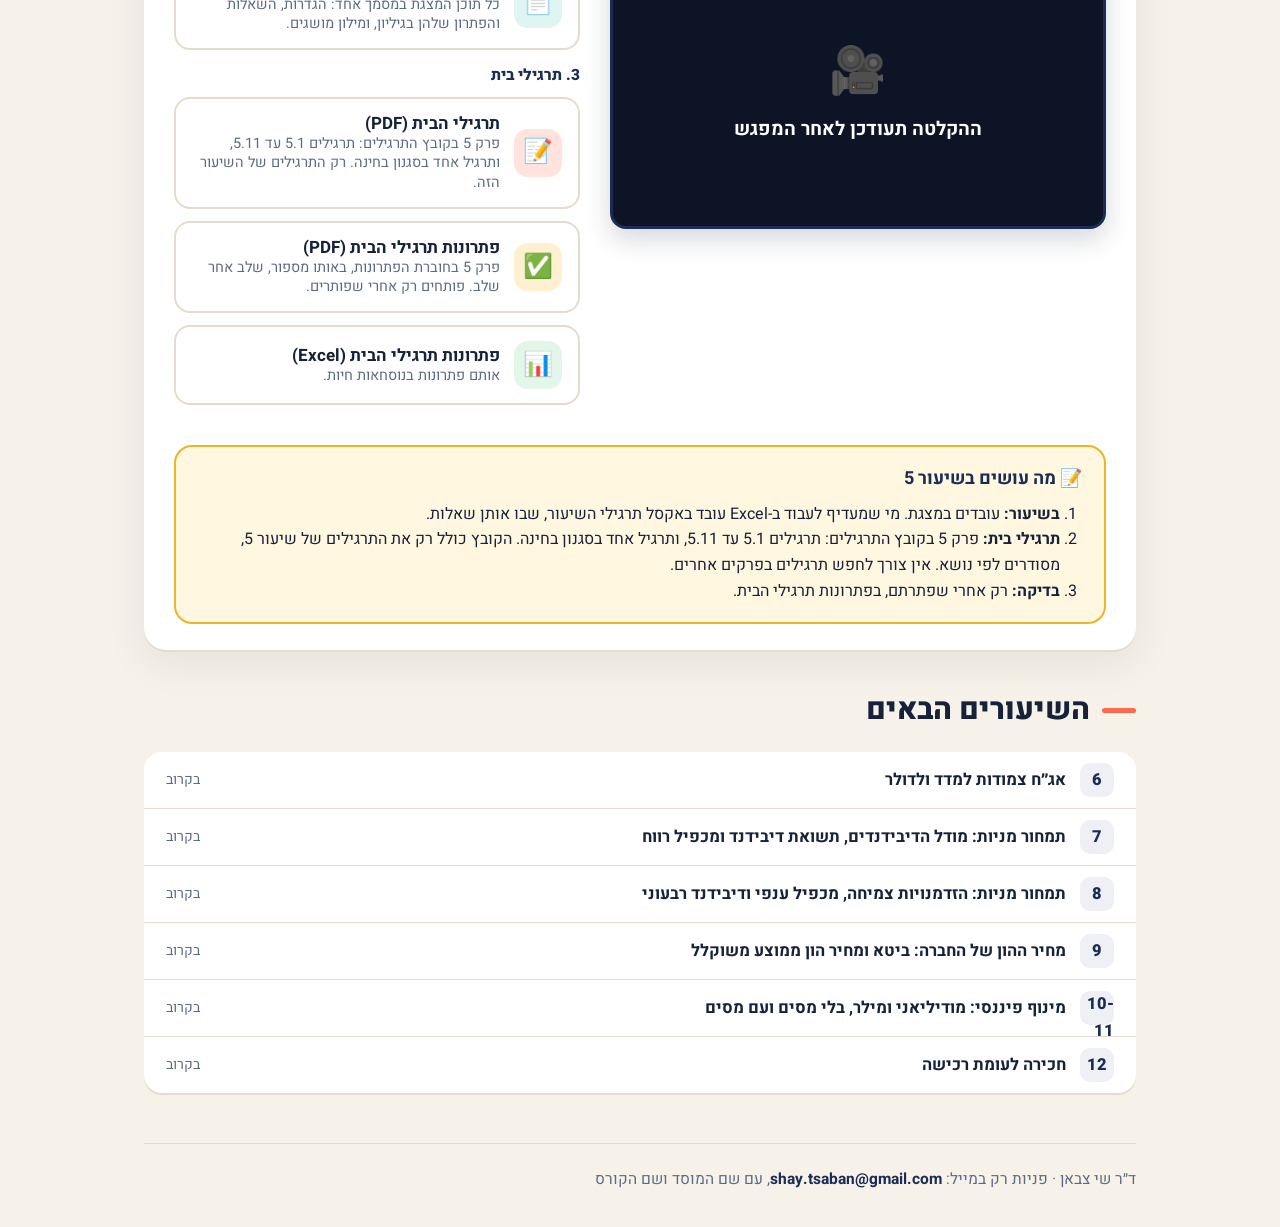
==== commit e2e9c204: "Lesson 5 built in full: recap and the meaning of duration, Treasury bills (day count, yield with RAT" ====
--- a/index.html
+++ b/index.html
@@ -241,16 +241,19 @@
 </ol></div>
 </article>
 <article class="lec" id="lesson-5">
-<div class="lec-head"><div class="lec-n">5</div><div><h3>מח״מ, מק״מ ואג״ח צמיתה (טיוטה משוערת)</h3><div class="sub">מפגש <span class="n">5</span> · <span class="n">1.12.2026</span></div></div></div>
-<div class="lec-body">
-<div><h4>מה לומדים בשיעור</h4><ul class="learn">
-<li>טיוטה משוערת: המצגת תושלם לפני המפגש</li><li>מח״מ: המשמעות, מהנקודה שבה עצרנו בשיעור 4</li><li>מק״מ, מלווה קצר מועד</li><li>אג״ח צמיתה (קונסול)</li><li>מח״מ: החישוב, ורגישות המחיר לשינוי בריבית</li>
+<div class="lec-head"><div class="lec-n">5</div><div><h3>מח״מ, מק״מ ואג״ח צמיתה</h3><div class="sub">מפגש <span class="n">5</span> · <span class="n">1.12.2026</span></div></div></div>
+<div class="lec-body">
+<div><h4>מה לומדים בשיעור</h4><ul class="learn">
+<li>תזכורת קצרה לשיעור 4, ומשמעות המח״מ: הנקודה שבה עצרנו</li><li>מק״מ, מלווה קצר מועד: ספירת ימים לפדיון, תשואה שנתית ב-RATE ומחיר ב-PV</li><li>אג״ח צמיתה (קונסול): השווי הוא הקופון חלקי התשואה</li><li>מח״מ: החישוב בטבלת תזרימים, ורגישות המחיר לשינוי בריבית</li><li>תרגול עצמי: שש שאלות אמריקאיות עם גיליון קטן ופתרון מלא, צעד אחר צעד</li>
 </ul><div class="rec" id="recording-5"><h4>🎥 הקלטת השיעור · <span class="n">1.12.2026</span></h4><div class="recbox"><div class="recph"><div><div class="big">🎥</div><b>ההקלטה תעודכן לאחר המפגש</b></div></div></div></div></div>
 <div><h4>חומרי השיעור</h4>
 <div class="grp"><h5>1. בשיעור</h5><div class="links">
-<a class="lk p" href="lectures/lecture-5/presentation.html"><span class="e">🖥️</span><span><b>מצגת השיעור (טיוטה)</b><span class="d">טיוטה משוערת, תושלם לפני המפגש. המצגת שבה עובדים בשיעור: <span class="n">6</span> שקפים.</span></span></a>
-</div></div>
-
+<a class="lk p" href="lectures/lecture-5/presentation.html"><span class="e">🖥️</span><span><b>מצגת השיעור</b><span class="d">המצגת שבה עובדים בשיעור: <span class="n">39</span> שקפים, וגיליון Excel חי ליד כל שאלה (<span class="n">16</span> גיליונות), עם בדיקה ומשוב.</span></span></a>
+<a class="lk x" href="materials/lesson-5-appendix.xlsx" download><span class="e">📊</span><span><b>אקסל תרגילי השיעור</b><span class="d">כל שאלות המצגת, לעבודה ב-Excel בלי המצגת. גיליון ״ללא פתרון״ עם תבנית לכל שאלה, וגיליון ״עם פתרון״.</span></span></a>
+</div></div>
+<div class="grp"><h5>2. אחרי השיעור, לחזרה</h5><div class="links">
+<a class="lk s" href="lectures/lecture-5/summary.pdf"><span class="e">📄</span><span><b>סיכום השיעור (PDF)</b><span class="d">כל תוכן המצגת במסמך אחד: הגדרות, השאלות והפתרון שלהן בגיליון, ומילון מושגים.</span></span></a>
+</div></div>
 <div class="grp"><h5>3. תרגילי בית</h5><div class="links">
 <a class="lk p" href="lectures/lecture-5/exercises-5.pdf" target="_blank" rel="noopener"><span class="e">📝</span><span><b>תרגילי הבית (PDF)</b><span class="d">פרק <span class="n">5</span> בקובץ התרגילים: תרגילים <span class="n">5.1</span> עד <span class="n">5.11</span>, ותרגיל אחד בסגנון בחינה. רק התרגילים של השיעור הזה.</span></span></a>
 <a class="lk r" href="lectures/lecture-5/solutions-5.pdf" target="_blank" rel="noopener"><span class="e">✅</span><span><b>פתרונות תרגילי הבית (PDF)</b><span class="d">פרק <span class="n">5</span> בחוברת הפתרונות, באותו מספור, שלב אחר שלב. פותחים רק אחרי שפותרים.</span></span></a>
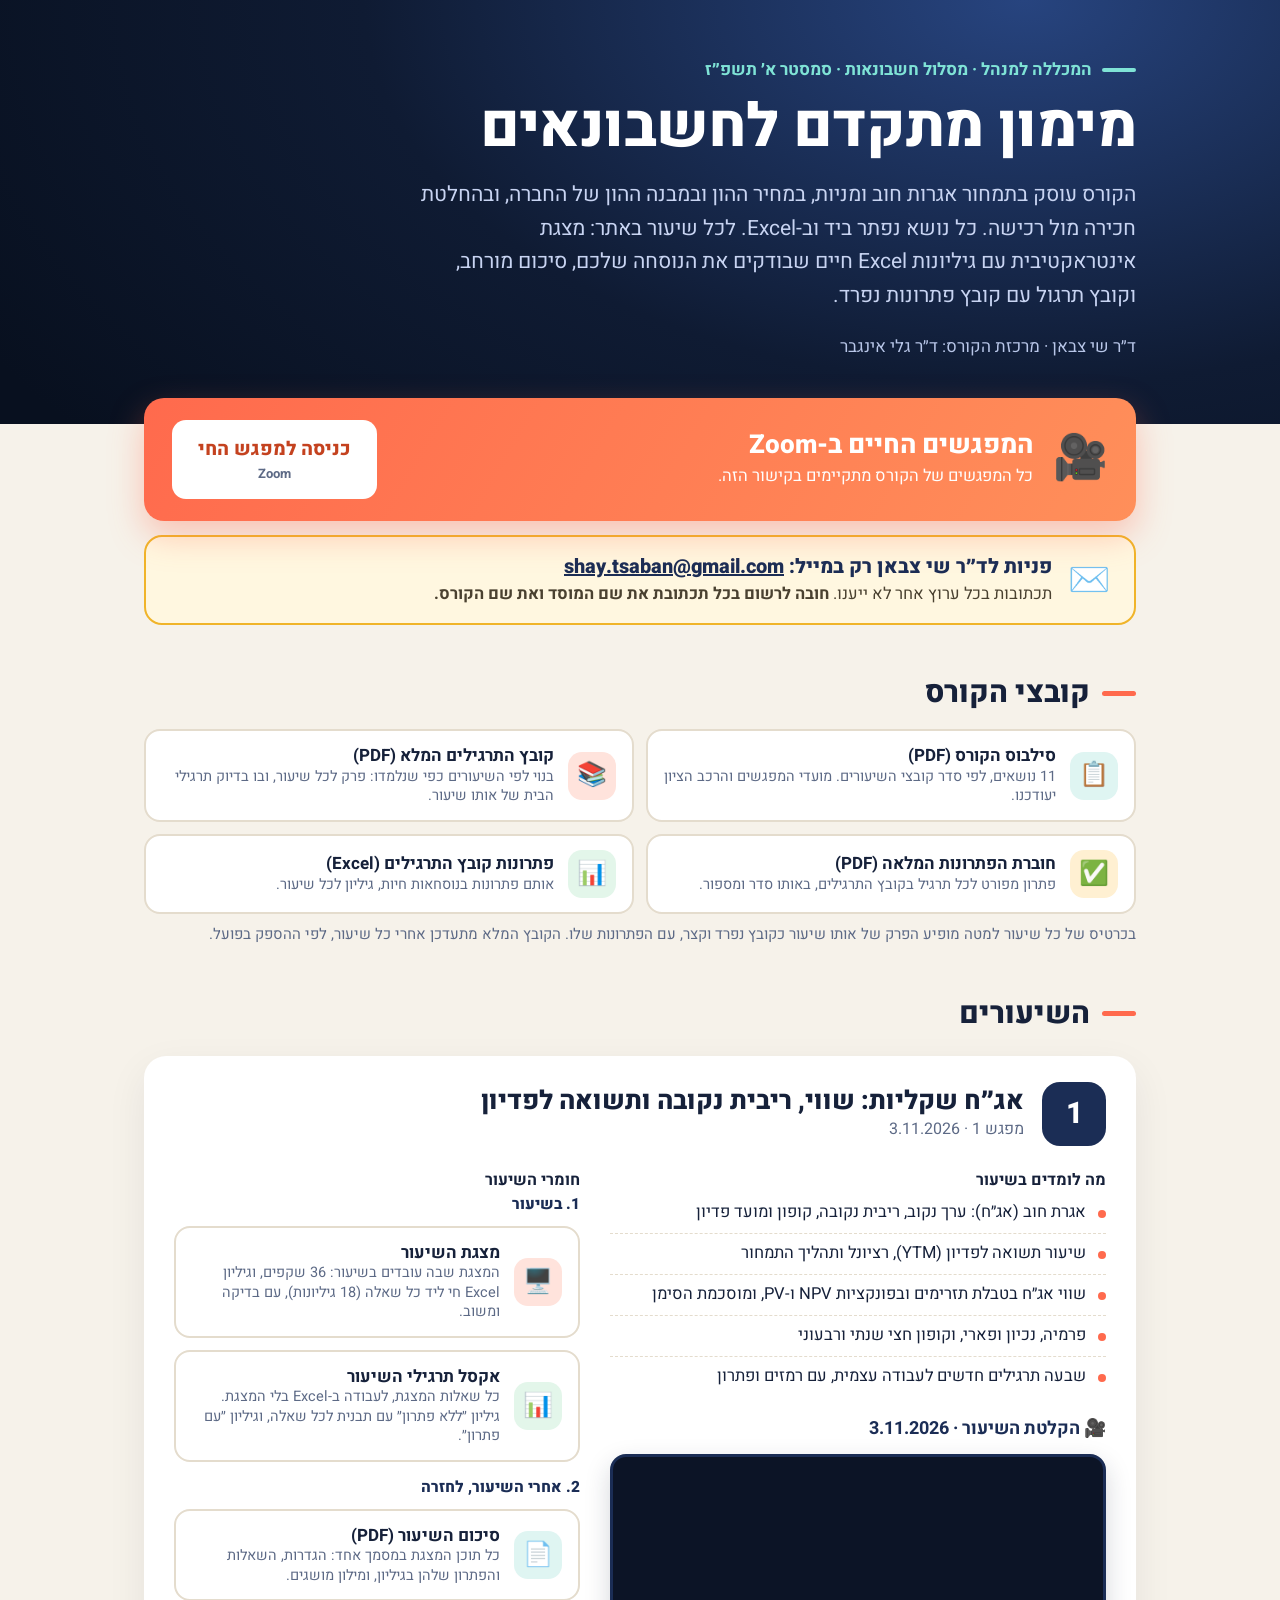
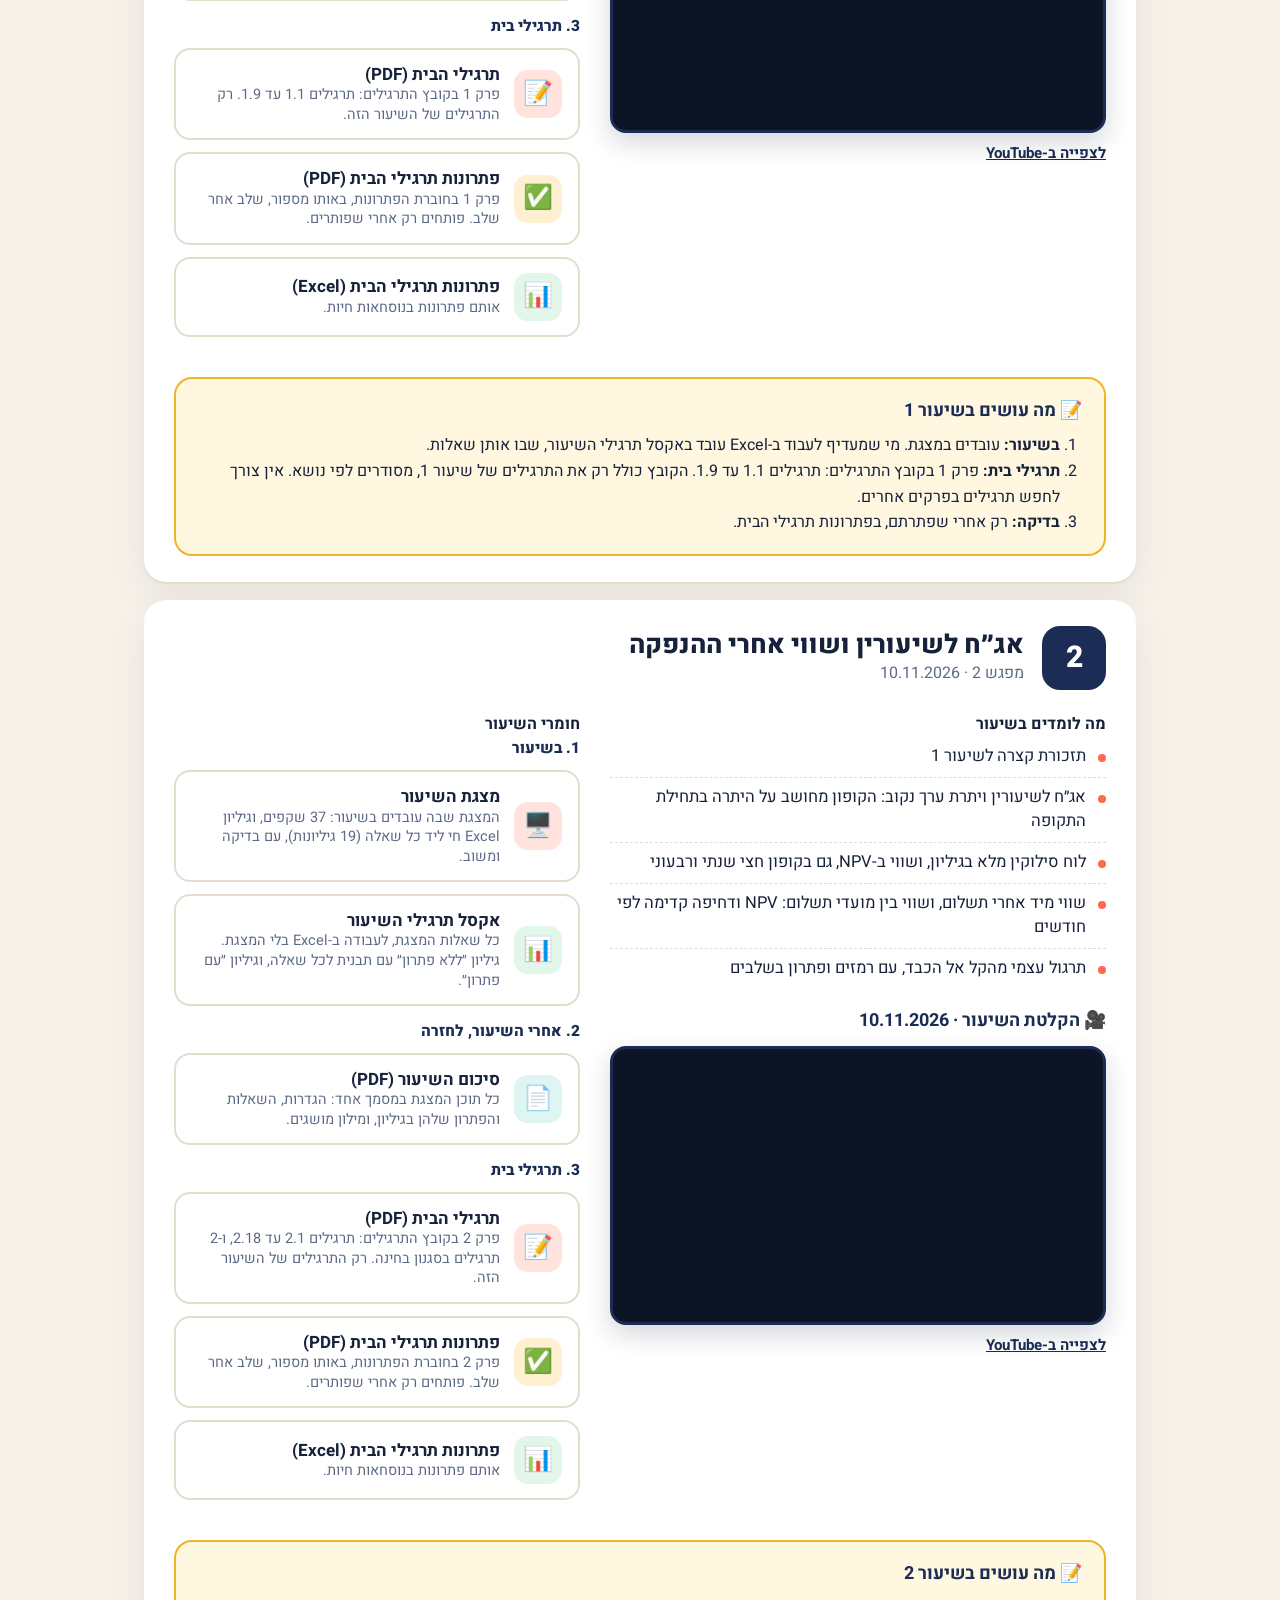
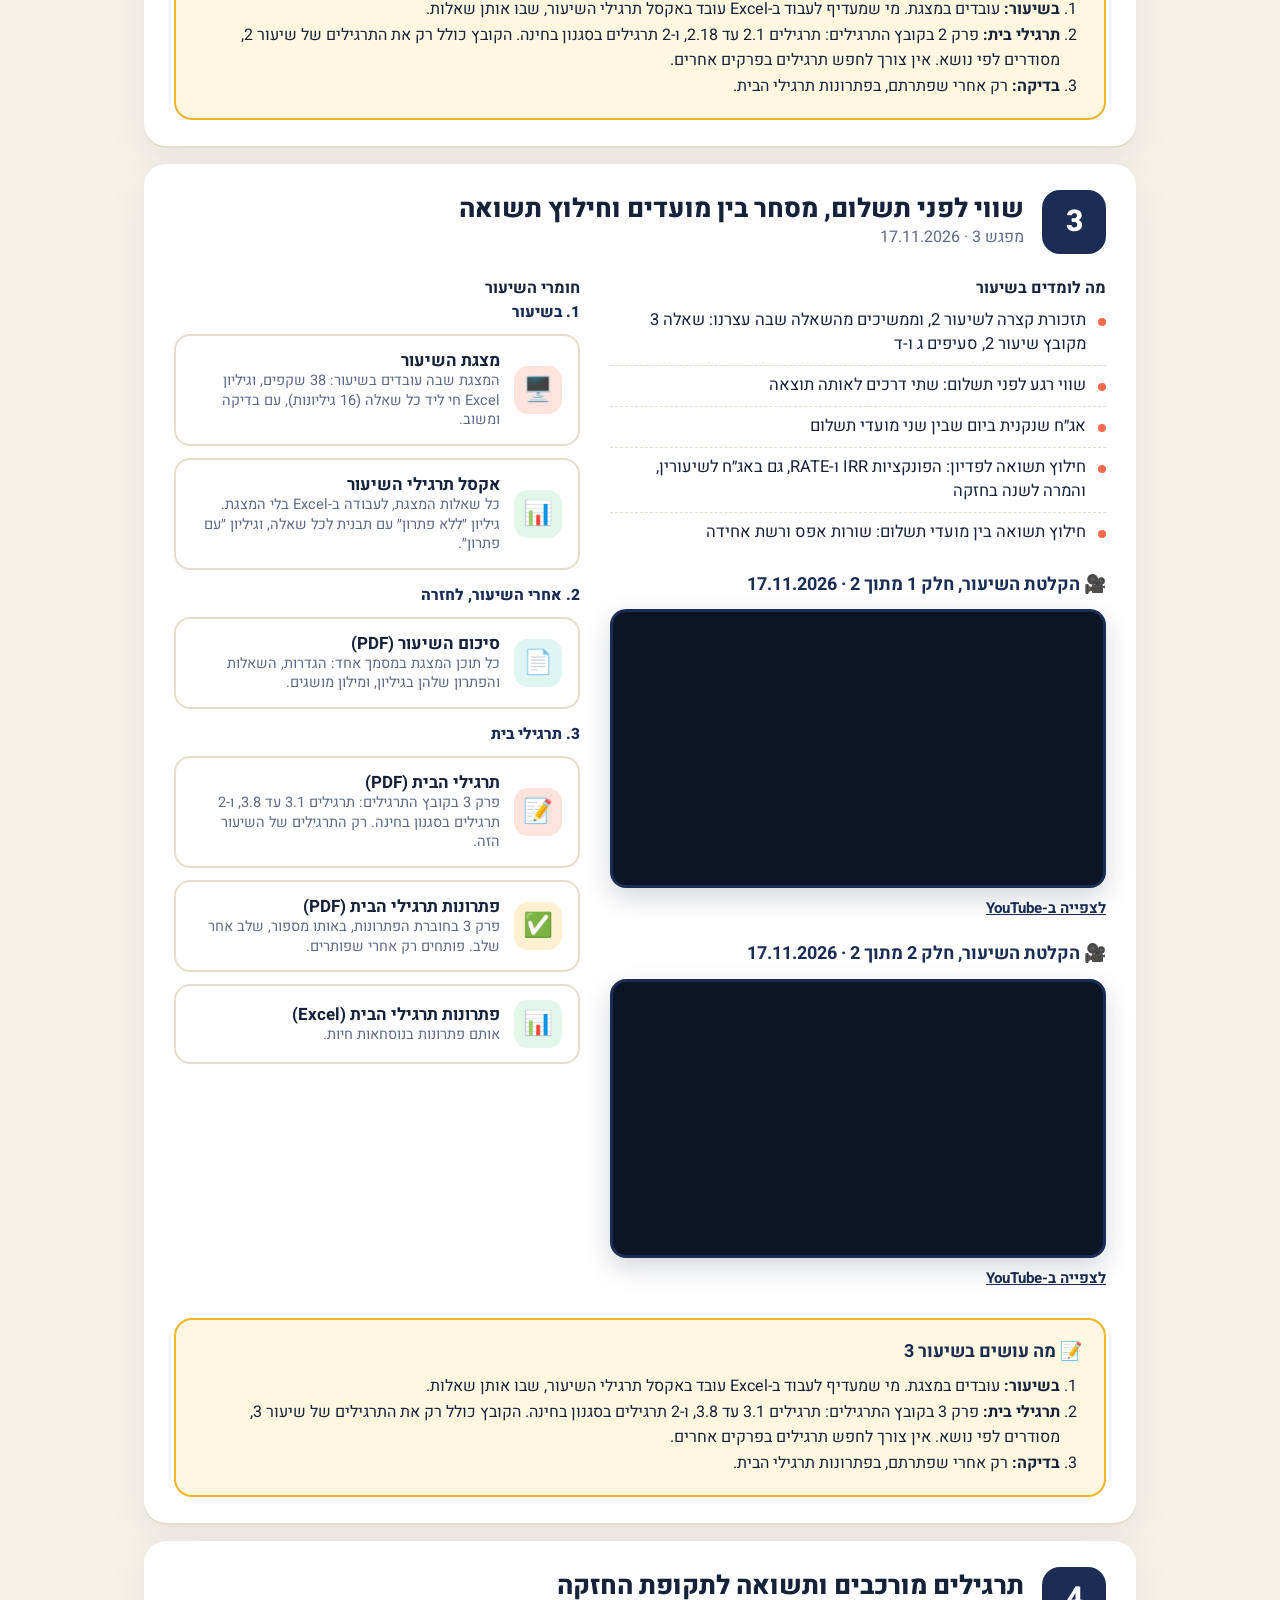
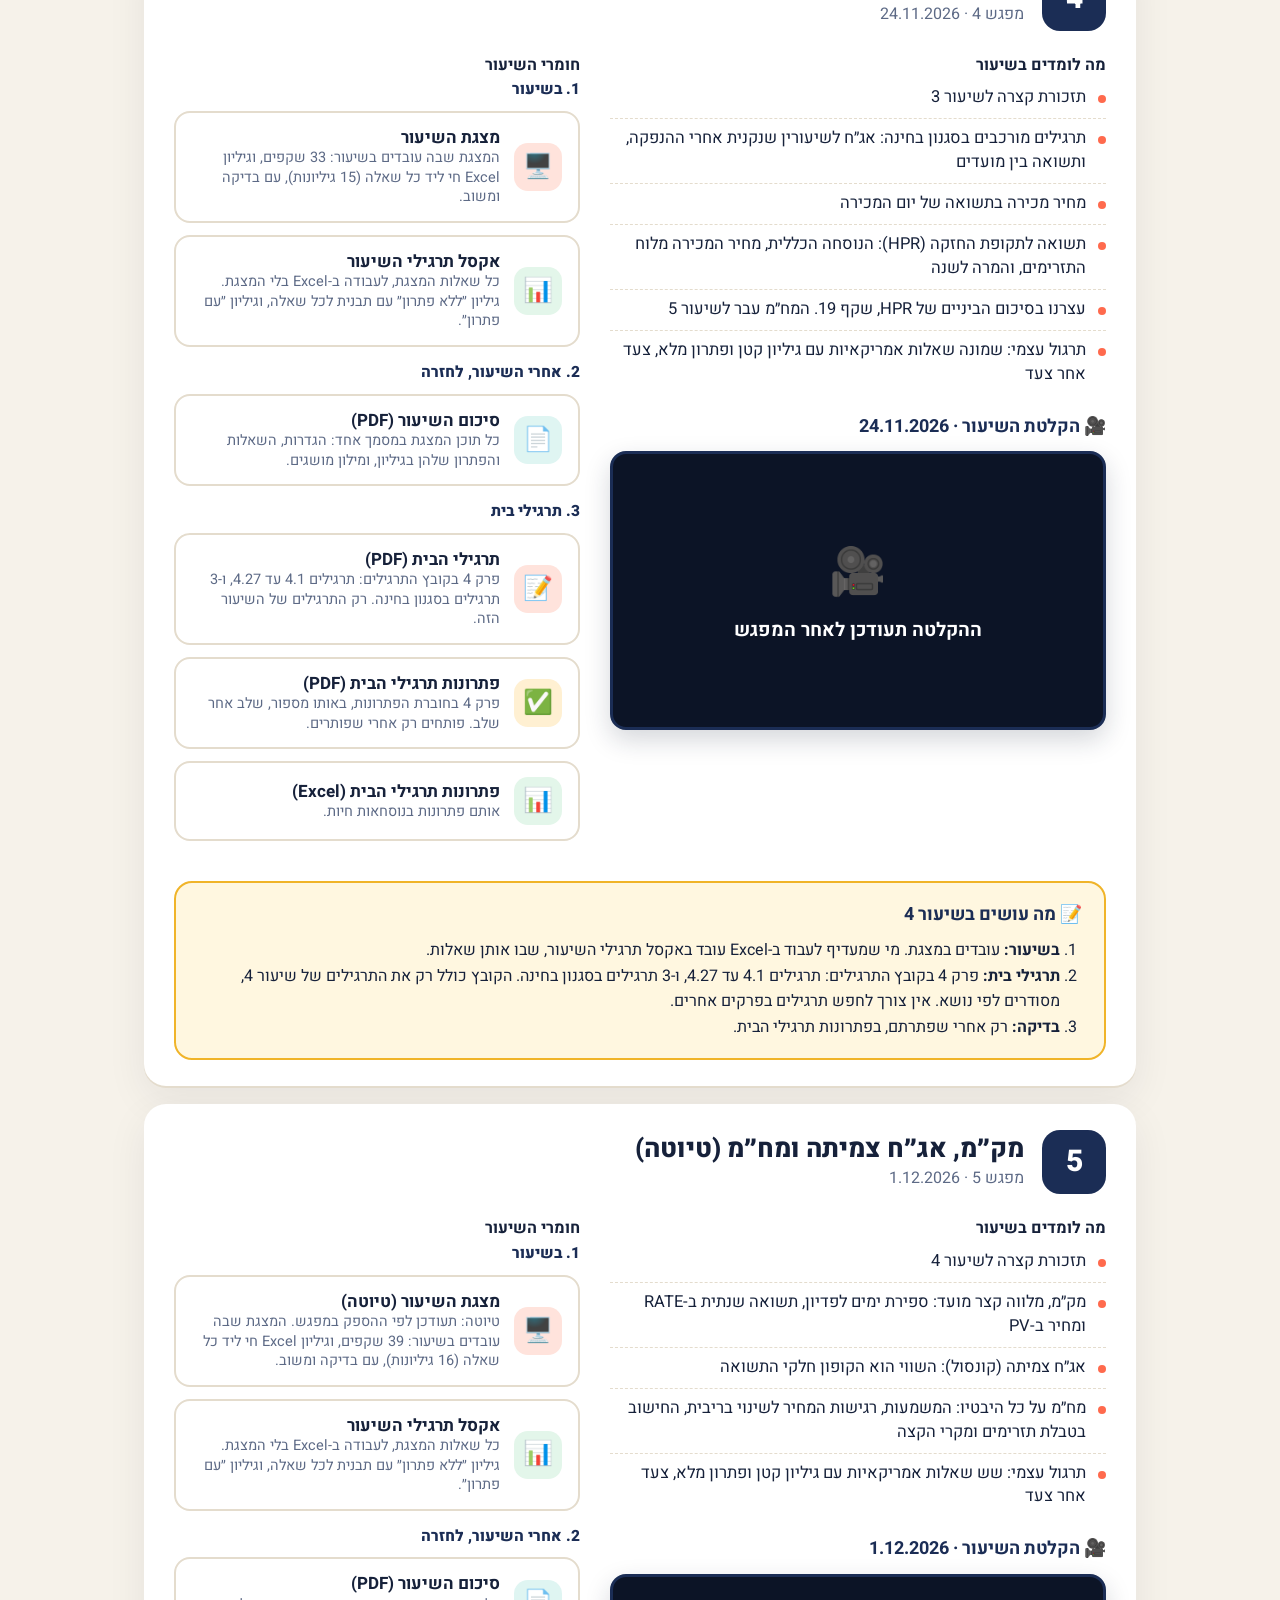
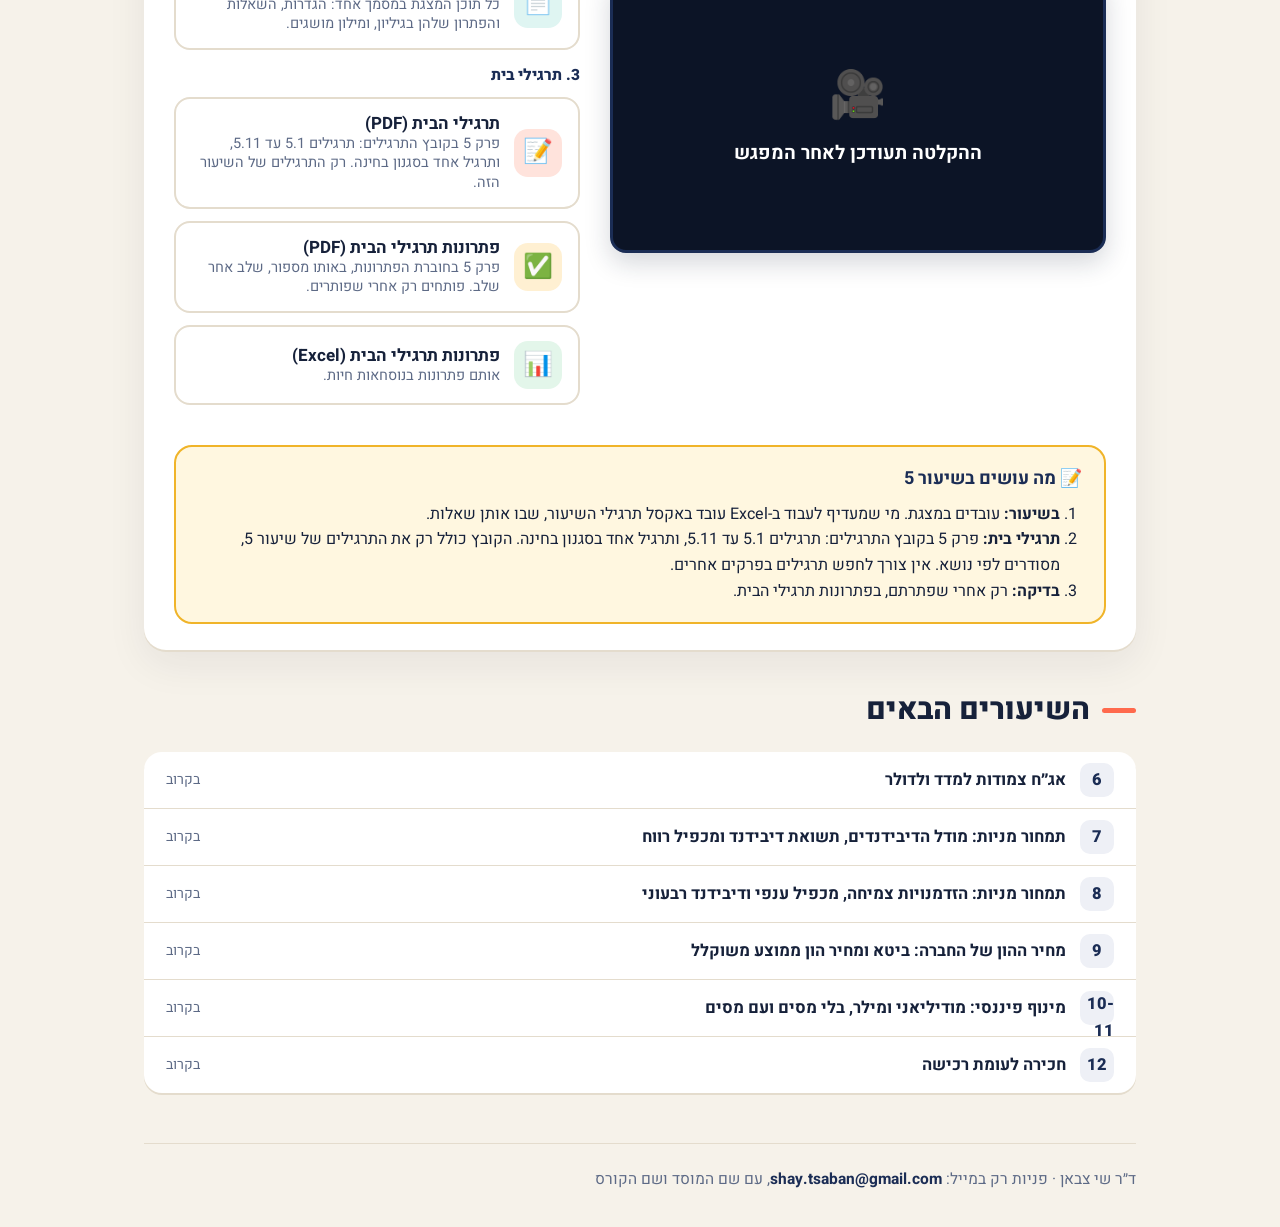
==== commit 26762a53: "Lesson 5 order: T-bills and perpetual bonds first, then duration in all its aspects (meaning, sensit" ====
--- a/index.html
+++ b/index.html
@@ -241,14 +241,14 @@
 </ol></div>
 </article>
 <article class="lec" id="lesson-5">
-<div class="lec-head"><div class="lec-n">5</div><div><h3>מח״מ, מק״מ ואג״ח צמיתה</h3><div class="sub">מפגש <span class="n">5</span> · <span class="n">1.12.2026</span></div></div></div>
-<div class="lec-body">
-<div><h4>מה לומדים בשיעור</h4><ul class="learn">
-<li>תזכורת קצרה לשיעור 4, ומשמעות המח״מ: הנקודה שבה עצרנו</li><li>מק״מ, מלווה קצר מועד: ספירת ימים לפדיון, תשואה שנתית ב-RATE ומחיר ב-PV</li><li>אג״ח צמיתה (קונסול): השווי הוא הקופון חלקי התשואה</li><li>מח״מ: החישוב בטבלת תזרימים, ורגישות המחיר לשינוי בריבית</li><li>תרגול עצמי: שש שאלות אמריקאיות עם גיליון קטן ופתרון מלא, צעד אחר צעד</li>
+<div class="lec-head"><div class="lec-n">5</div><div><h3>מק״מ, אג״ח צמיתה ומח״מ (טיוטה)</h3><div class="sub">מפגש <span class="n">5</span> · <span class="n">1.12.2026</span></div></div></div>
+<div class="lec-body">
+<div><h4>מה לומדים בשיעור</h4><ul class="learn">
+<li>תזכורת קצרה לשיעור 4</li><li>מק״מ, מלווה קצר מועד: ספירת ימים לפדיון, תשואה שנתית ב-RATE ומחיר ב-PV</li><li>אג״ח צמיתה (קונסול): השווי הוא הקופון חלקי התשואה</li><li>מח״מ על כל היבטיו: המשמעות, רגישות המחיר לשינוי בריבית, החישוב בטבלת תזרימים ומקרי הקצה</li><li>תרגול עצמי: שש שאלות אמריקאיות עם גיליון קטן ופתרון מלא, צעד אחר צעד</li>
 </ul><div class="rec" id="recording-5"><h4>🎥 הקלטת השיעור · <span class="n">1.12.2026</span></h4><div class="recbox"><div class="recph"><div><div class="big">🎥</div><b>ההקלטה תעודכן לאחר המפגש</b></div></div></div></div></div>
 <div><h4>חומרי השיעור</h4>
 <div class="grp"><h5>1. בשיעור</h5><div class="links">
-<a class="lk p" href="lectures/lecture-5/presentation.html"><span class="e">🖥️</span><span><b>מצגת השיעור</b><span class="d">המצגת שבה עובדים בשיעור: <span class="n">39</span> שקפים, וגיליון Excel חי ליד כל שאלה (<span class="n">16</span> גיליונות), עם בדיקה ומשוב.</span></span></a>
+<a class="lk p" href="lectures/lecture-5/presentation.html"><span class="e">🖥️</span><span><b>מצגת השיעור (טיוטה)</b><span class="d">טיוטה: תעודכן לפי ההספק במפגש. המצגת שבה עובדים בשיעור: <span class="n">39</span> שקפים, וגיליון Excel חי ליד כל שאלה (<span class="n">16</span> גיליונות), עם בדיקה ומשוב.</span></span></a>
 <a class="lk x" href="materials/lesson-5-appendix.xlsx" download><span class="e">📊</span><span><b>אקסל תרגילי השיעור</b><span class="d">כל שאלות המצגת, לעבודה ב-Excel בלי המצגת. גיליון ״ללא פתרון״ עם תבנית לכל שאלה, וגיליון ״עם פתרון״.</span></span></a>
 </div></div>
 <div class="grp"><h5>2. אחרי השיעור, לחזרה</h5><div class="links">
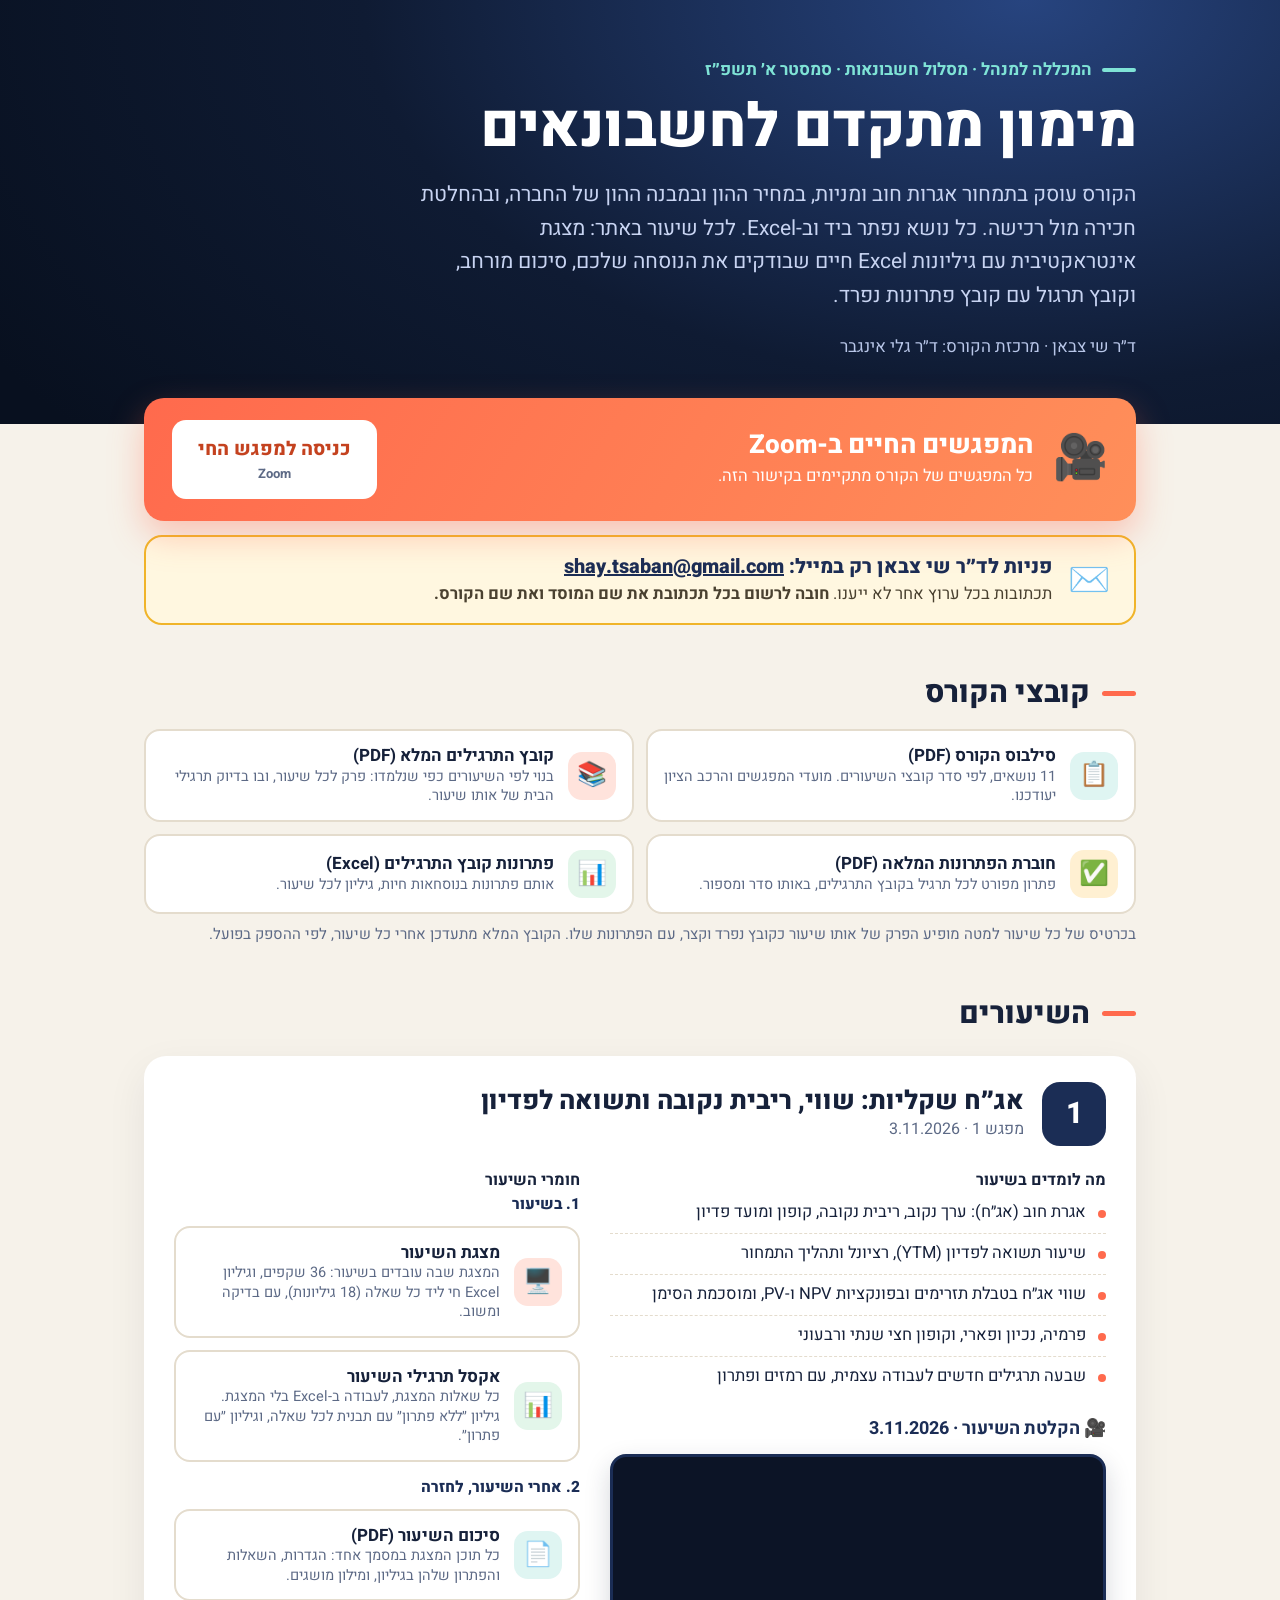
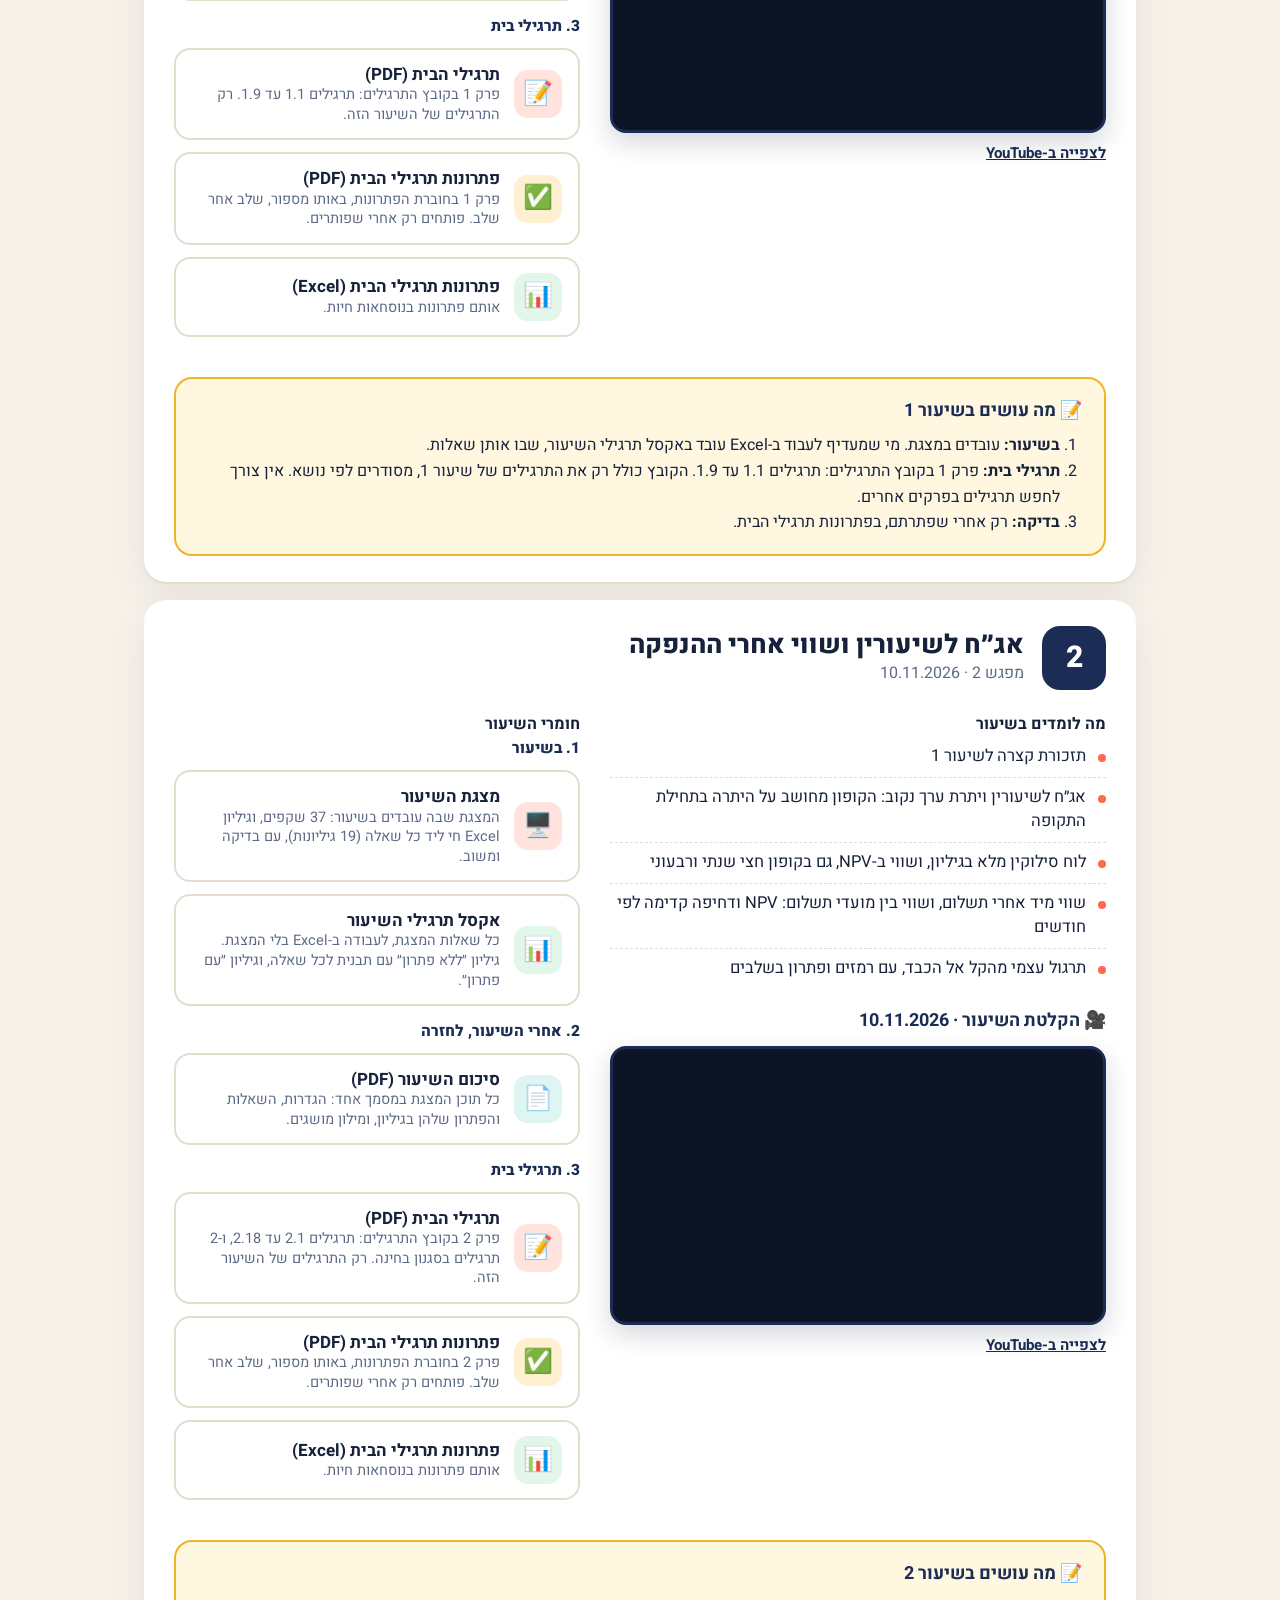
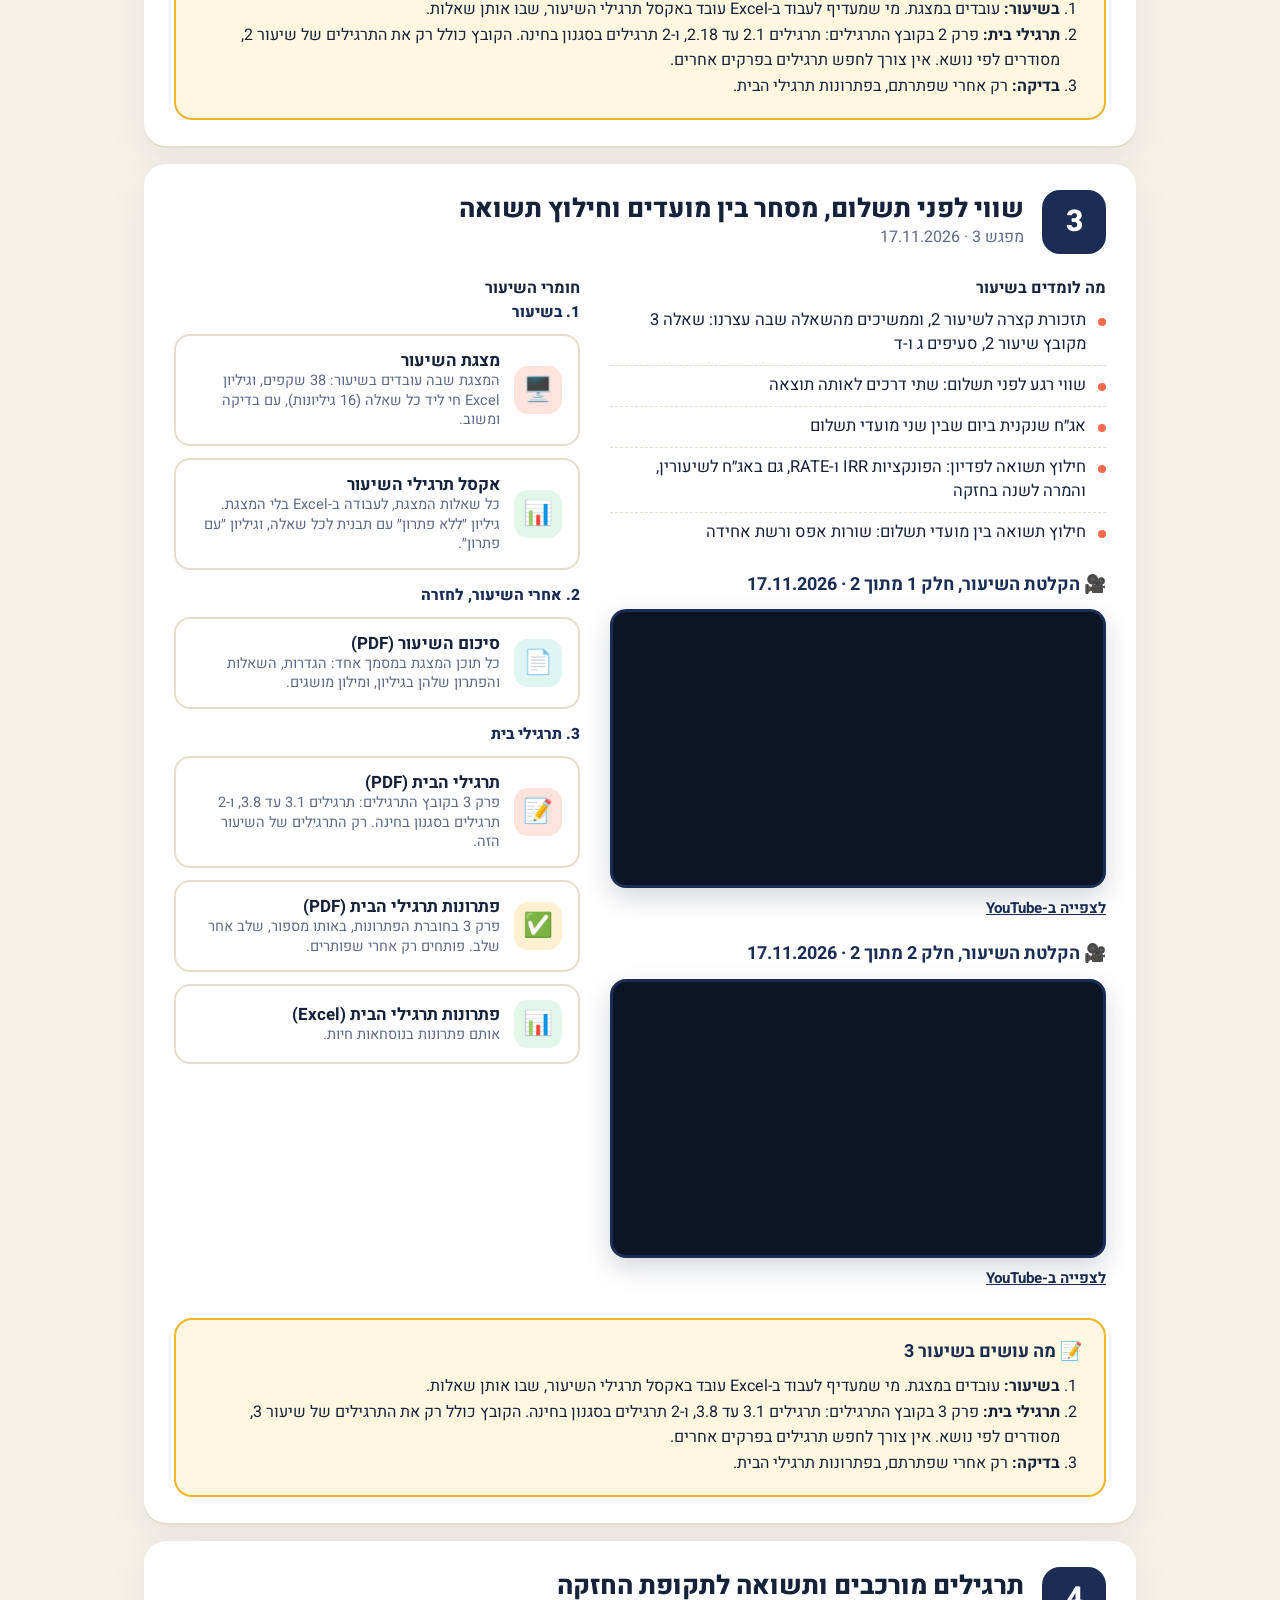
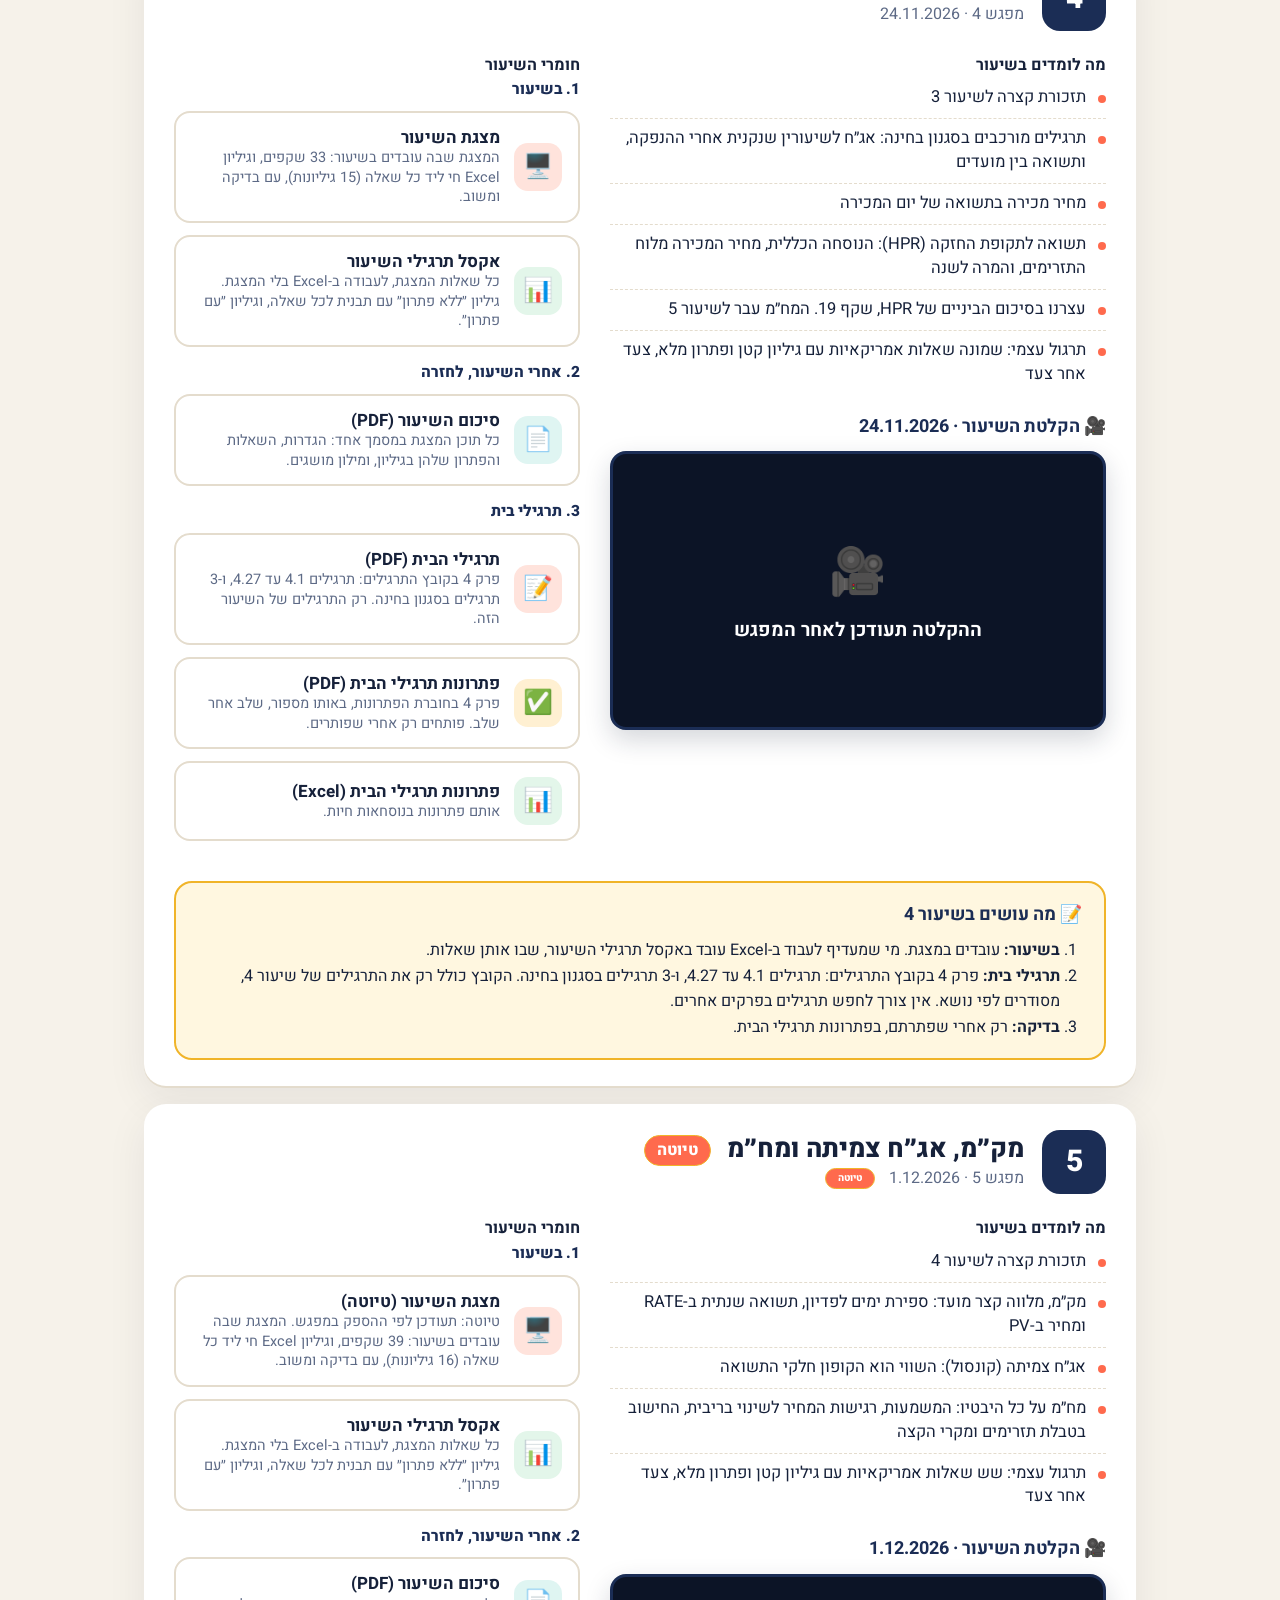
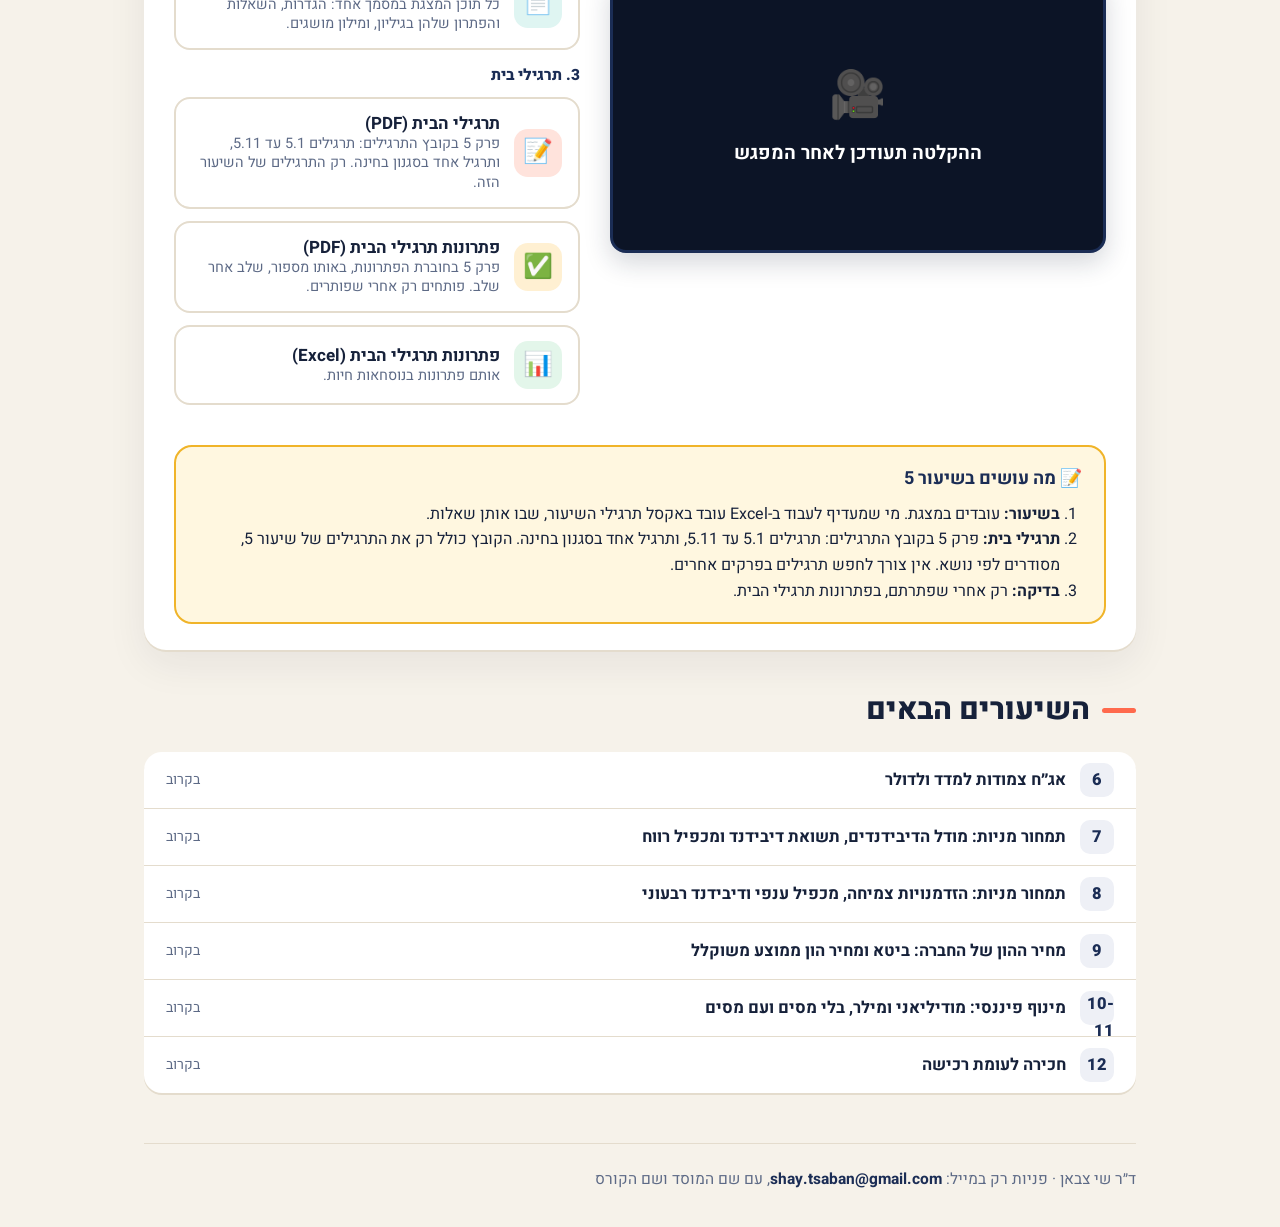
==== commit 96f001d3: "Hub: draft badge beside the lesson 5 title and meeting number Co-Authored-By: Claude Opus 5.5 <norep" ====
--- a/index.html
+++ b/index.html
@@ -55,6 +55,7 @@
  .lec-body{grid-template-columns:minmax(0,1fr);gap:22px;padding:12px 18px 22px}
   }
 
+.draft{display:inline-block;vertical-align:middle;margin-inline-start:10px;background:#ff6a4d;color:#fff;font-size:.62em;font-weight:800;padding:2px 12px;border-radius:99px;line-height:1.5}
 .rec{margin-top:18px}
 .rec h4{font-size:18px;margin-bottom:10px;color:var(--navy2)}
 .recbox{position:relative;aspect-ratio:16/9;border-radius:16px;overflow:hidden;background:#0c1426;box-shadow:0 10px 26px rgba(22,33,58,.18);border:3px solid var(--navy2)}
@@ -241,7 +242,7 @@
 </ol></div>
 </article>
 <article class="lec" id="lesson-5">
-<div class="lec-head"><div class="lec-n">5</div><div><h3>מק״מ, אג״ח צמיתה ומח״מ (טיוטה)</h3><div class="sub">מפגש <span class="n">5</span> · <span class="n">1.12.2026</span></div></div></div>
+<div class="lec-head"><div class="lec-n">5</div><div><h3>מק״מ, אג״ח צמיתה ומח״מ <span class="draft">טיוטה</span></h3><div class="sub">מפגש <span class="n">5</span> · <span class="n">1.12.2026</span> <span class="draft">טיוטה</span></div></div></div>
 <div class="lec-body">
 <div><h4>מה לומדים בשיעור</h4><ul class="learn">
 <li>תזכורת קצרה לשיעור 4</li><li>מק״מ, מלווה קצר מועד: ספירת ימים לפדיון, תשואה שנתית ב-RATE ומחיר ב-PV</li><li>אג״ח צמיתה (קונסול): השווי הוא הקופון חלקי התשואה</li><li>מח״מ על כל היבטיו: המשמעות, רגישות המחיר לשינוי בריבית, החישוב בטבלת תזרימים ומקרי הקצה</li><li>תרגול עצמי: שש שאלות אמריקאיות עם גיליון קטן ופתרון מלא, צעד אחר צעד</li>
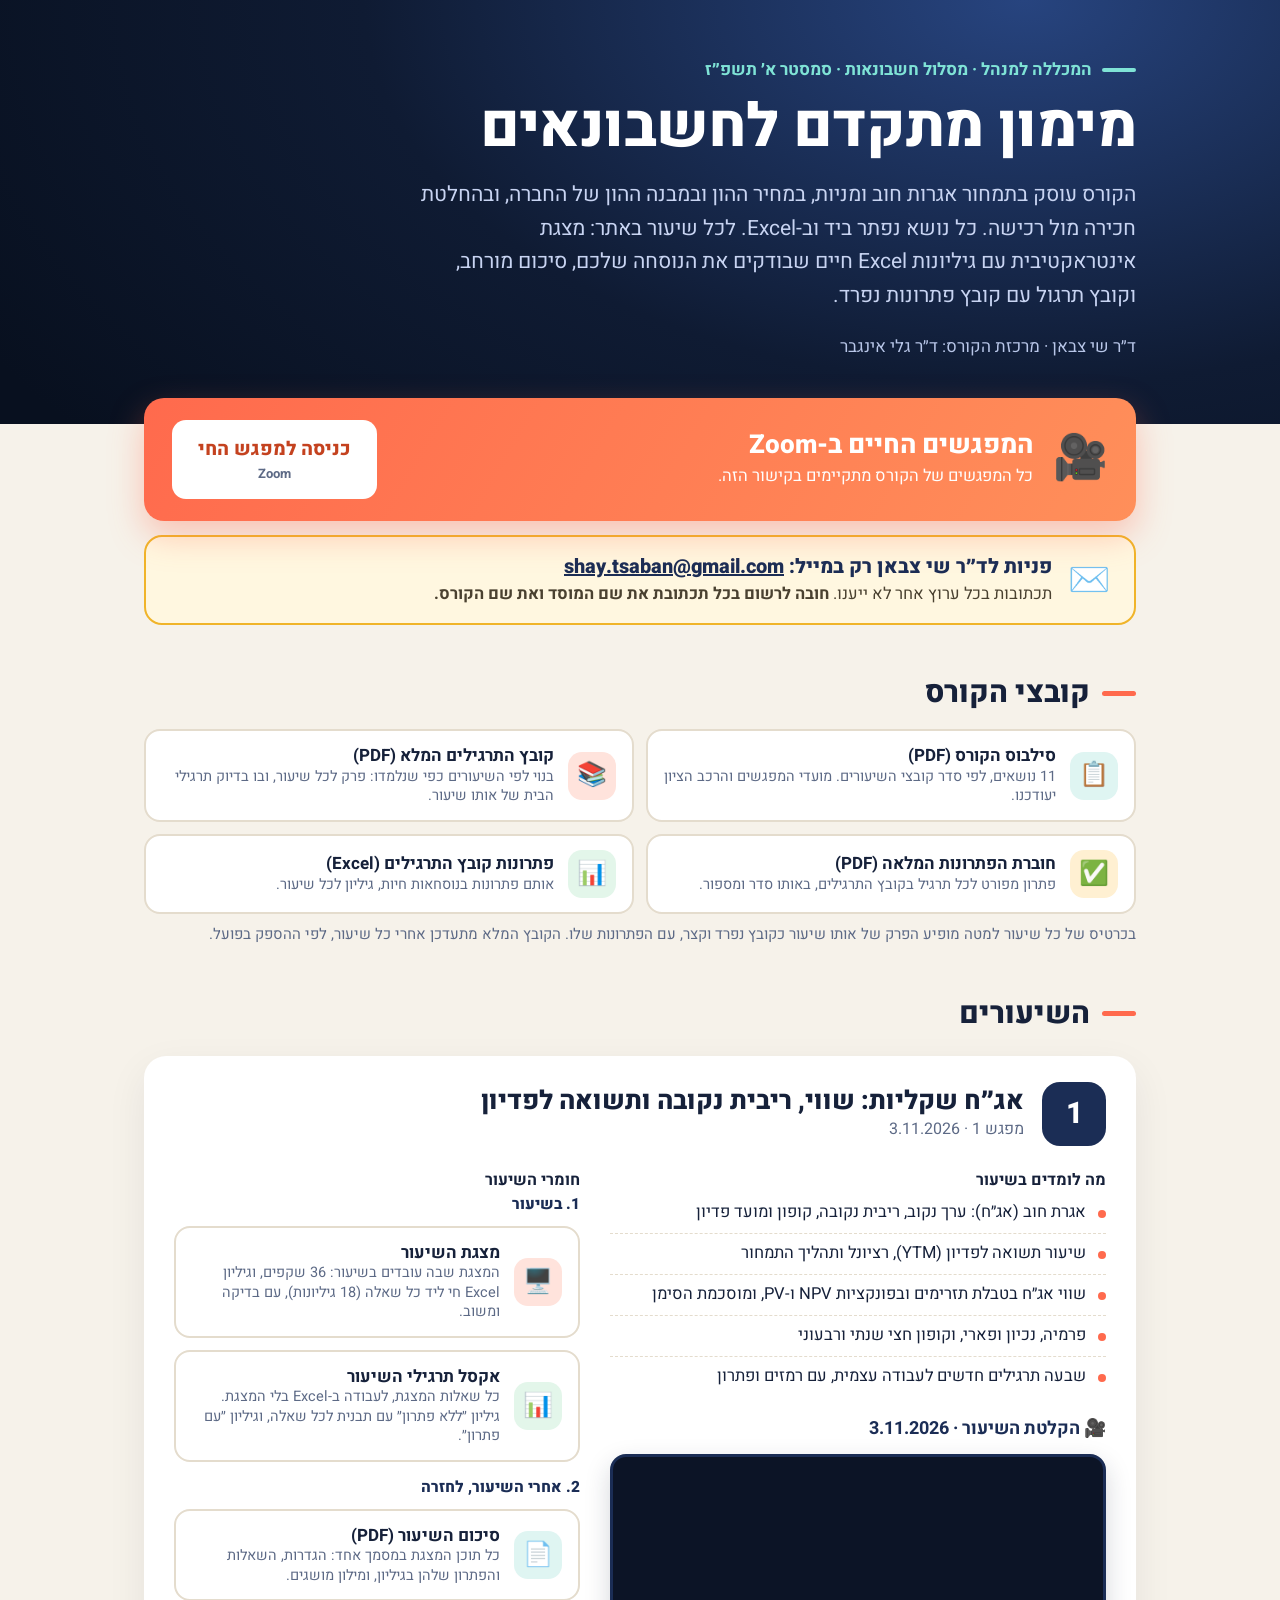
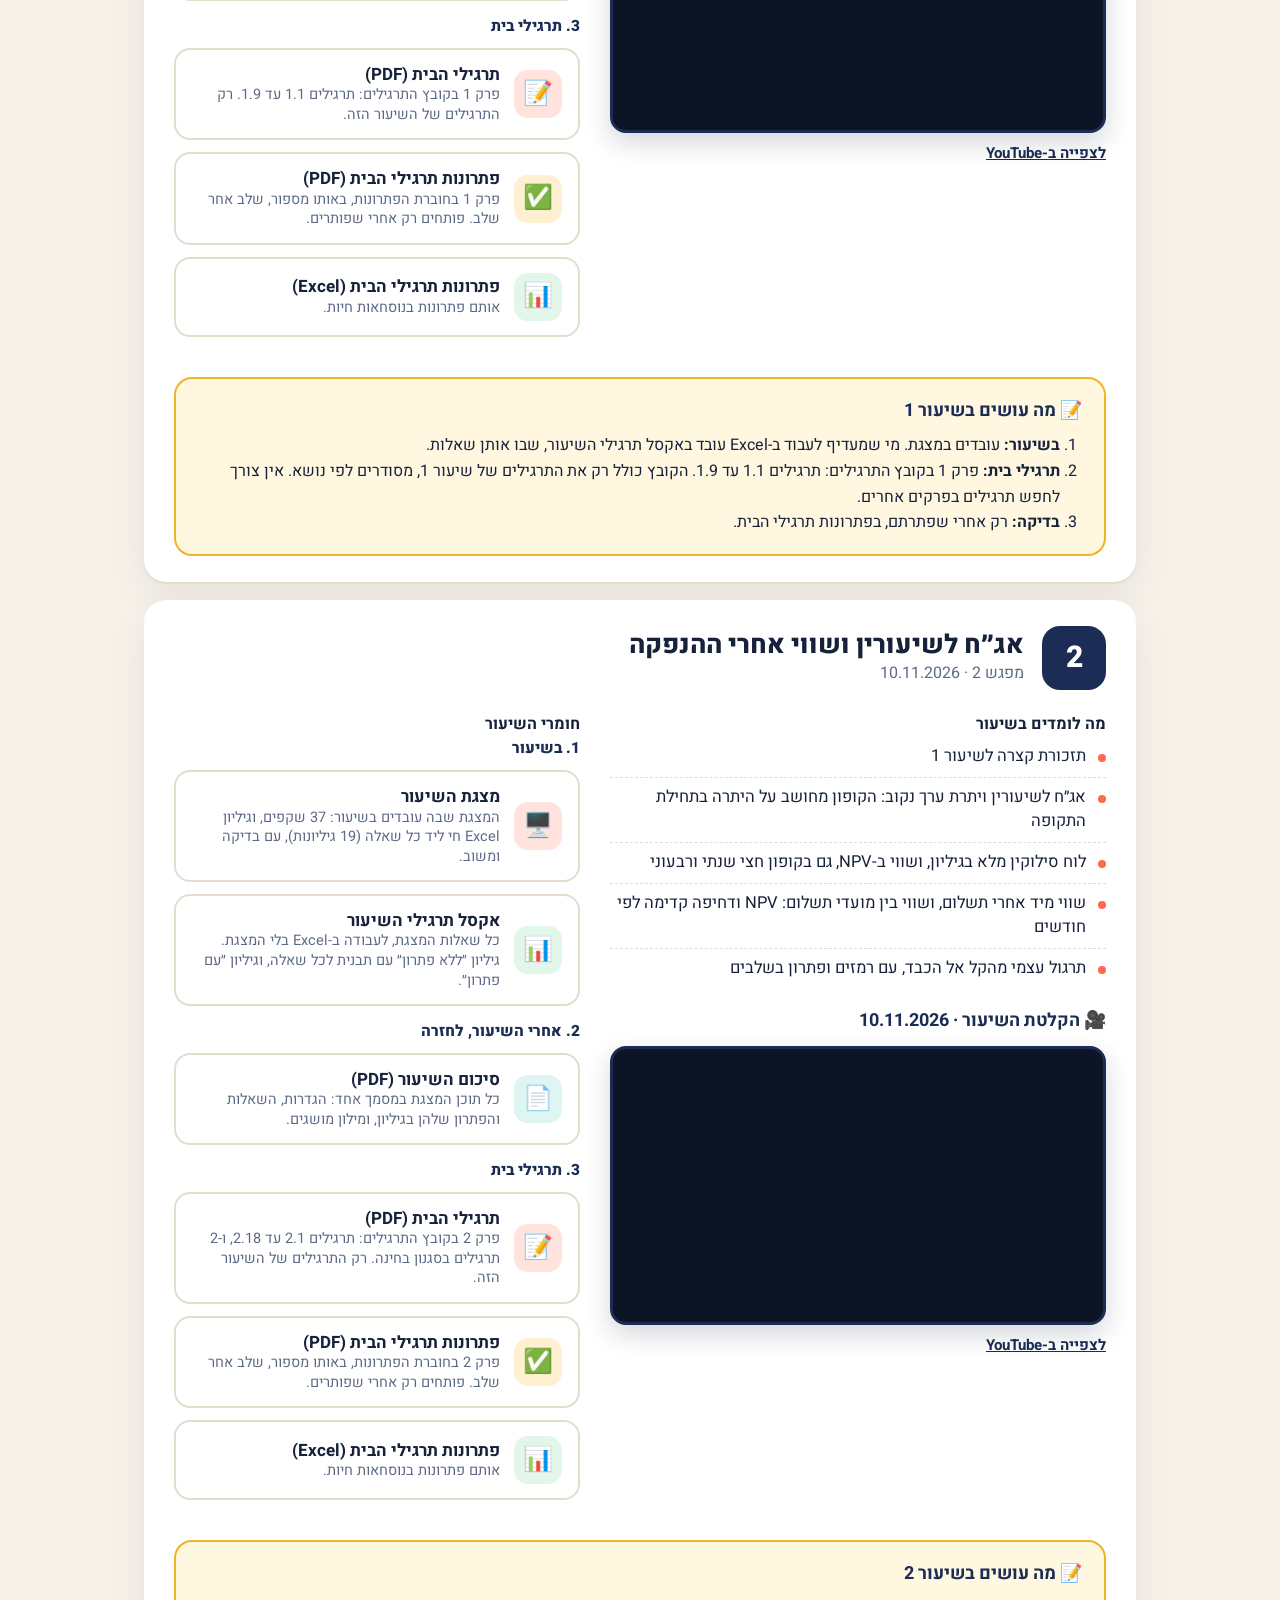
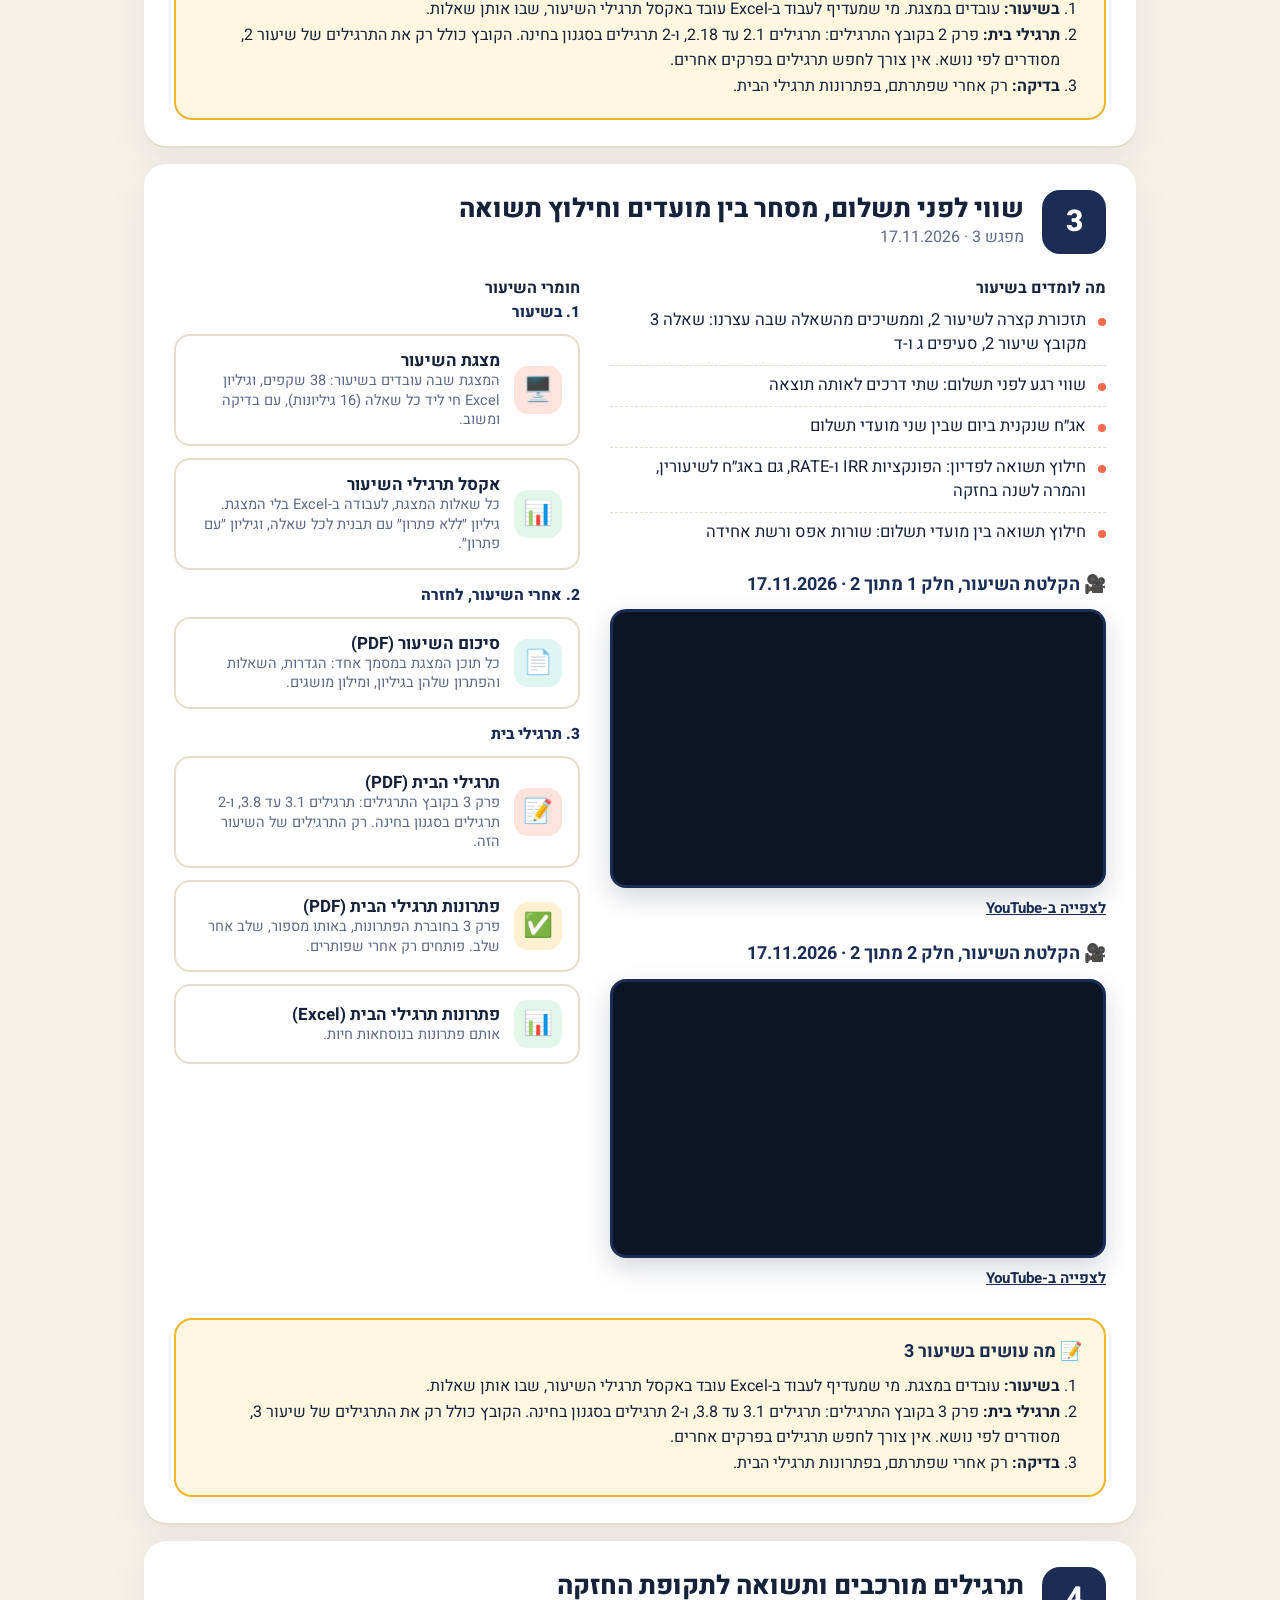
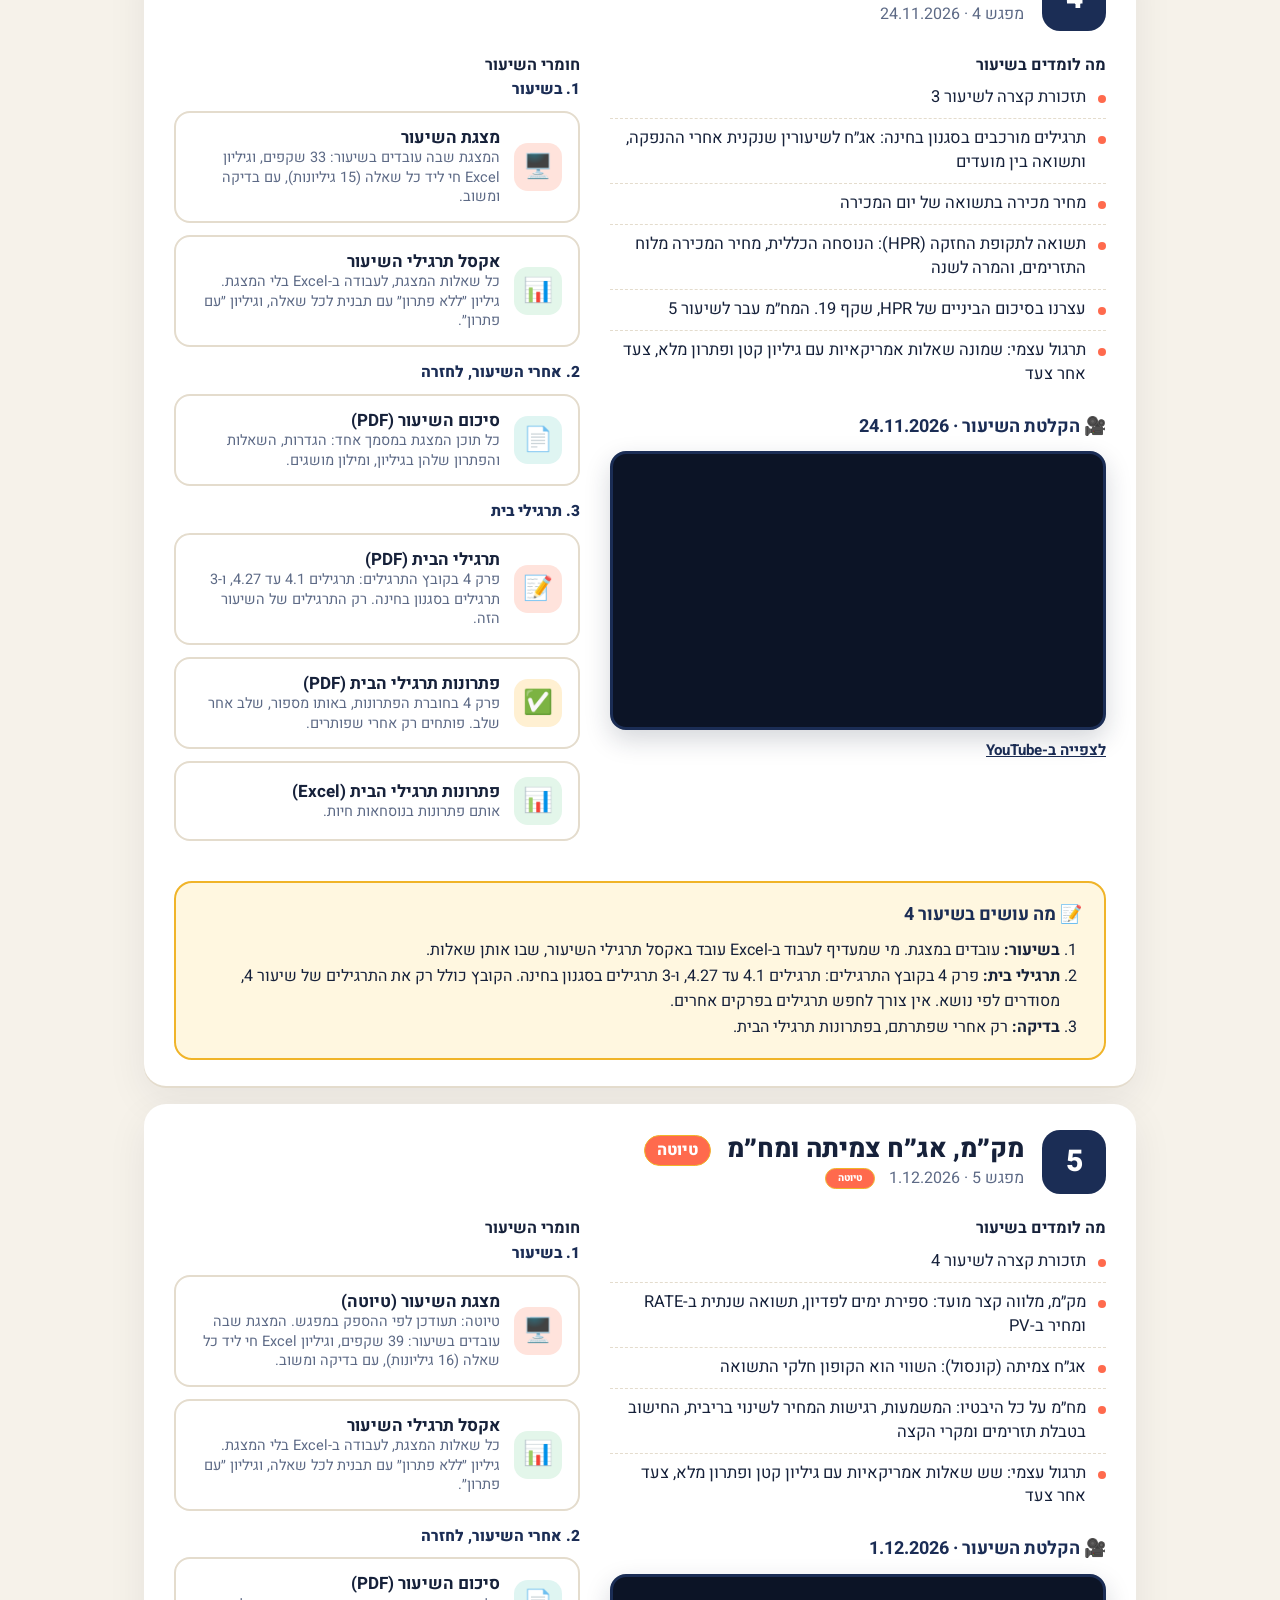
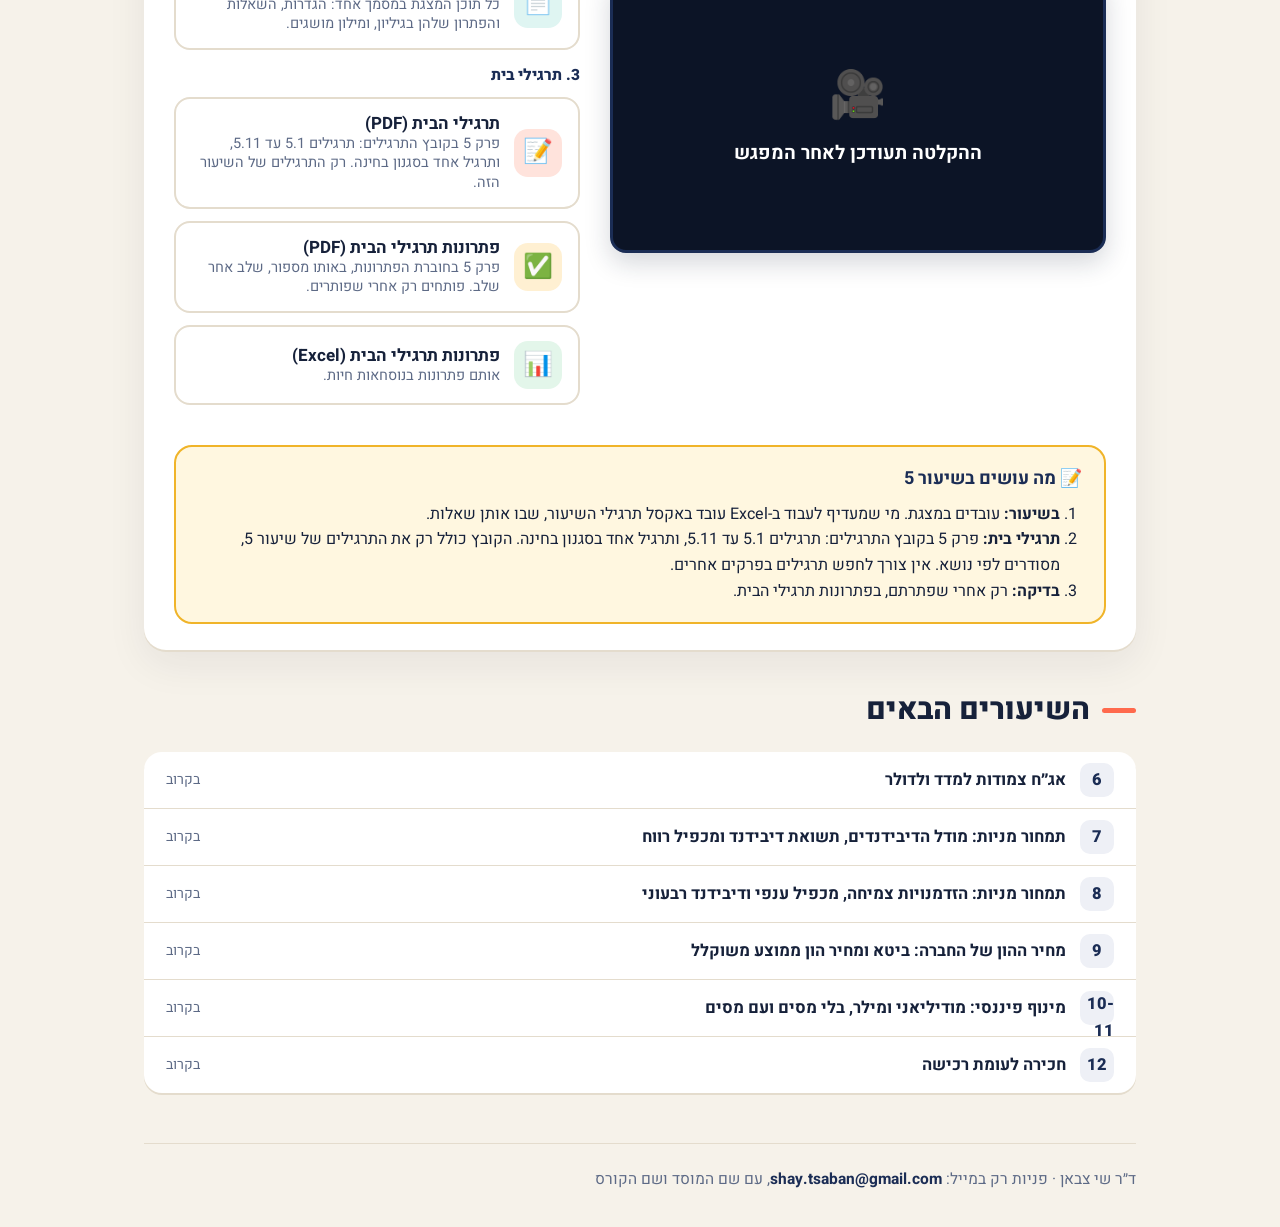
==== commit 3c164221: "Hub: lesson 4 recording Co-Authored-By: Claude Opus 5.5 <noreply@anthropic.com>" ====
--- a/index.html
+++ b/index.html
@@ -219,7 +219,7 @@
 <div class="lec-body">
 <div><h4>מה לומדים בשיעור</h4><ul class="learn">
 <li>תזכורת קצרה לשיעור 3</li><li>תרגילים מורכבים בסגנון בחינה: אג״ח לשיעורין שנקנית אחרי ההנפקה, ותשואה בין מועדים</li><li>מחיר מכירה בתשואה של יום המכירה</li><li>תשואה לתקופת החזקה (HPR): הנוסחה הכללית, מחיר המכירה מלוח התזרימים, והמרה לשנה</li><li>עצרנו בסיכום הביניים של HPR, שקף 19. המח״מ עבר לשיעור 5</li><li>תרגול עצמי: שמונה שאלות אמריקאיות עם גיליון קטן ופתרון מלא, צעד אחר צעד</li>
-</ul><div class="rec" id="recording-4"><h4>🎥 הקלטת השיעור · <span class="n">24.11.2026</span></h4><div class="recbox"><div class="recph"><div><div class="big">🎥</div><b>ההקלטה תעודכן לאחר המפגש</b></div></div></div></div></div>
+</ul><div class="rec" id="recording-4"><h4>🎥 הקלטת השיעור · <span class="n">24.11.2026</span></h4><div class="recbox"><iframe src="https://www.youtube.com/embed/jBptDCflF7k" title="הקלטת שיעור 4" loading="lazy" allow="accelerometer; autoplay; clipboard-write; encrypted-media; gyroscope; picture-in-picture; web-share" referrerpolicy="strict-origin-when-cross-origin" allowfullscreen></iframe></div><a class="yt" href="https://youtu.be/jBptDCflF7k" target="_blank" rel="noopener">לצפייה ב-YouTube</a></div></div>
 <div><h4>חומרי השיעור</h4>
 <div class="grp"><h5>1. בשיעור</h5><div class="links">
 <a class="lk p" href="lectures/lecture-4/presentation.html"><span class="e">🖥️</span><span><b>מצגת השיעור</b><span class="d">המצגת שבה עובדים בשיעור: <span class="n">33</span> שקפים, וגיליון Excel חי ליד כל שאלה (<span class="n">15</span> גיליונות), עם בדיקה ומשוב.</span></span></a>
